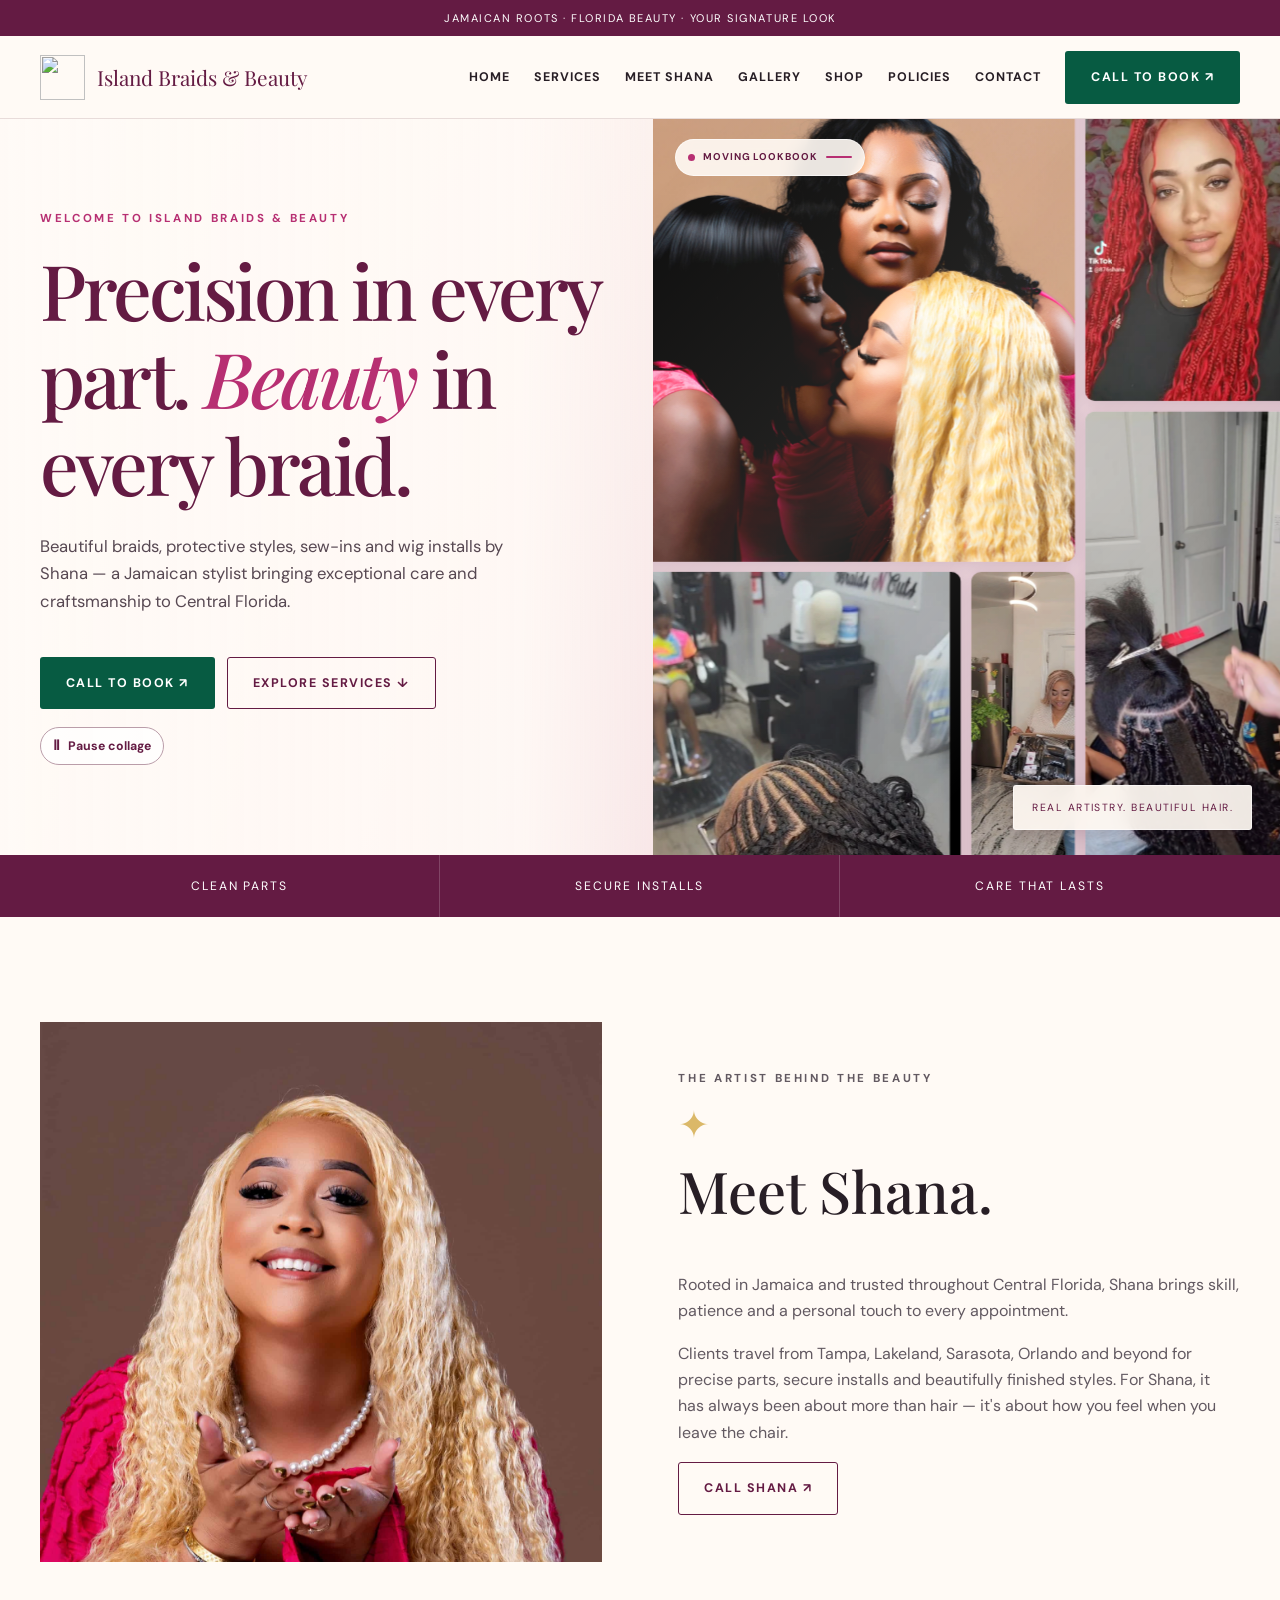
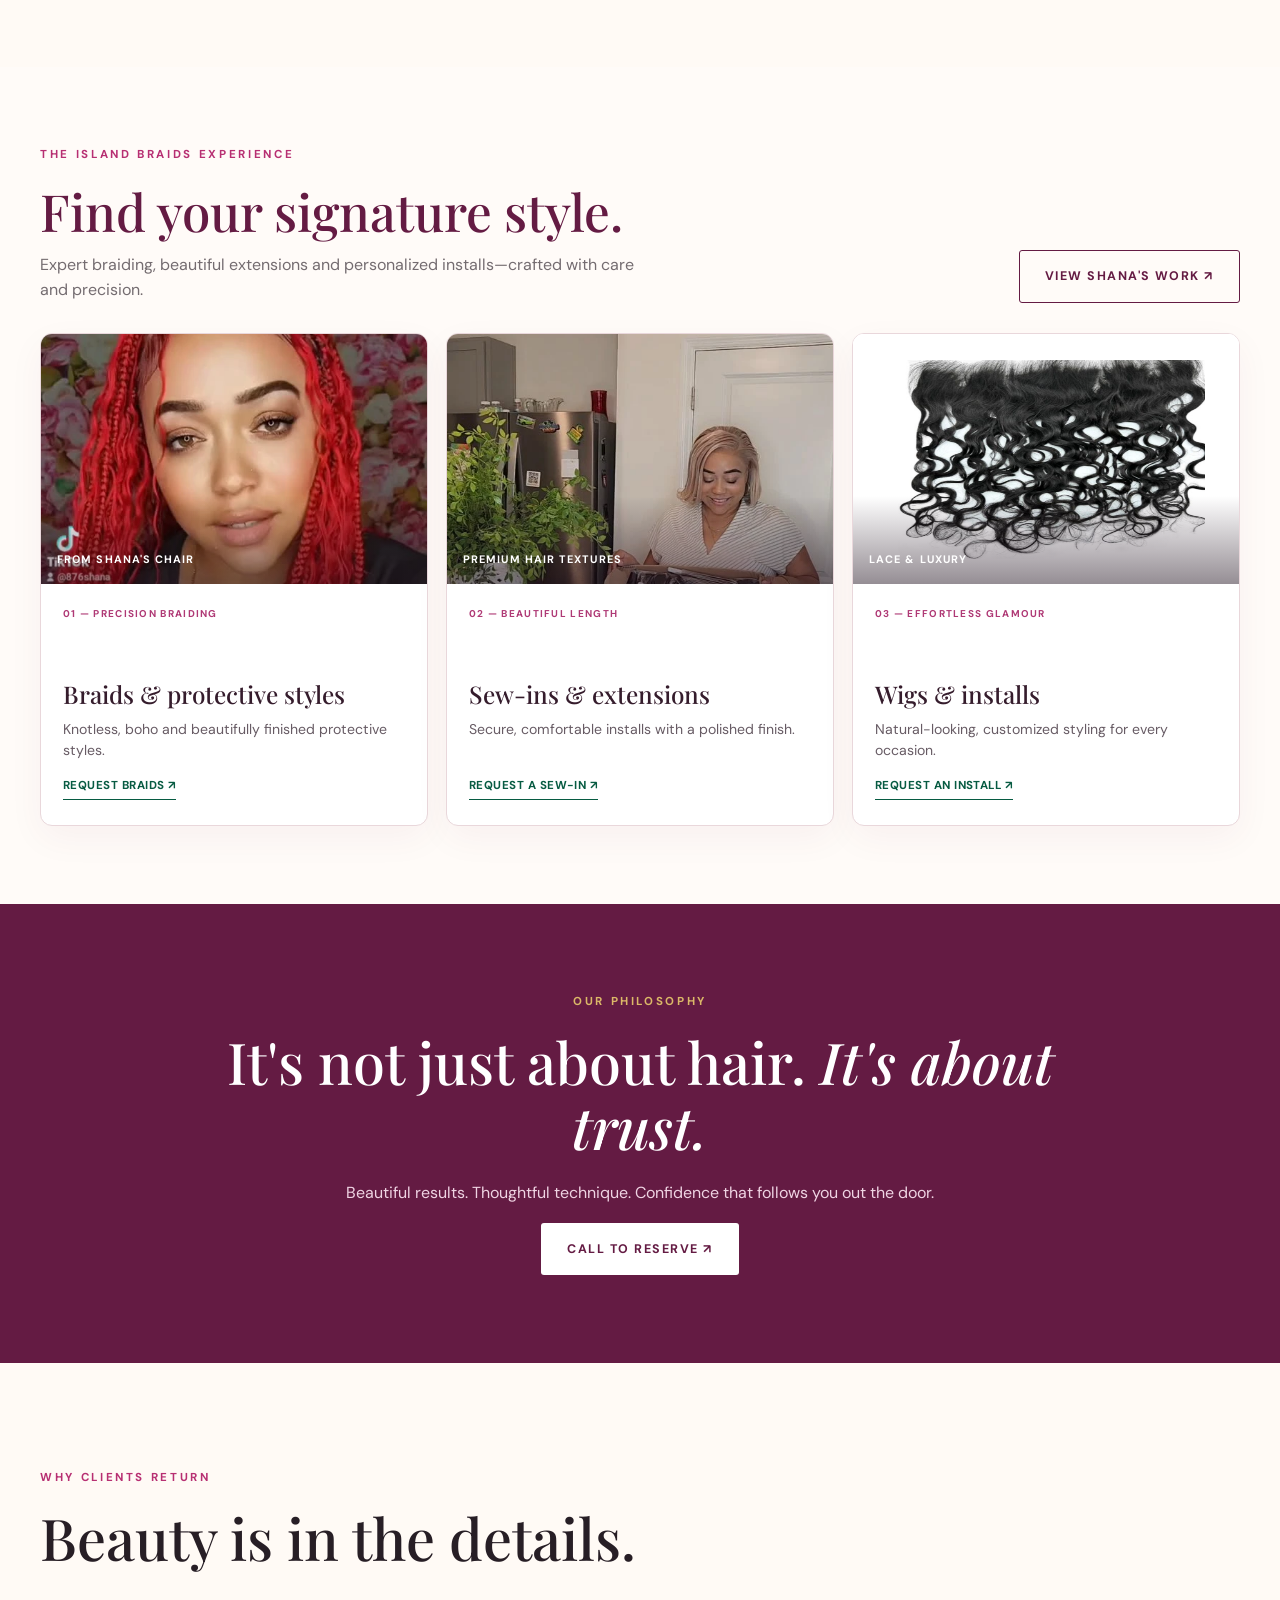
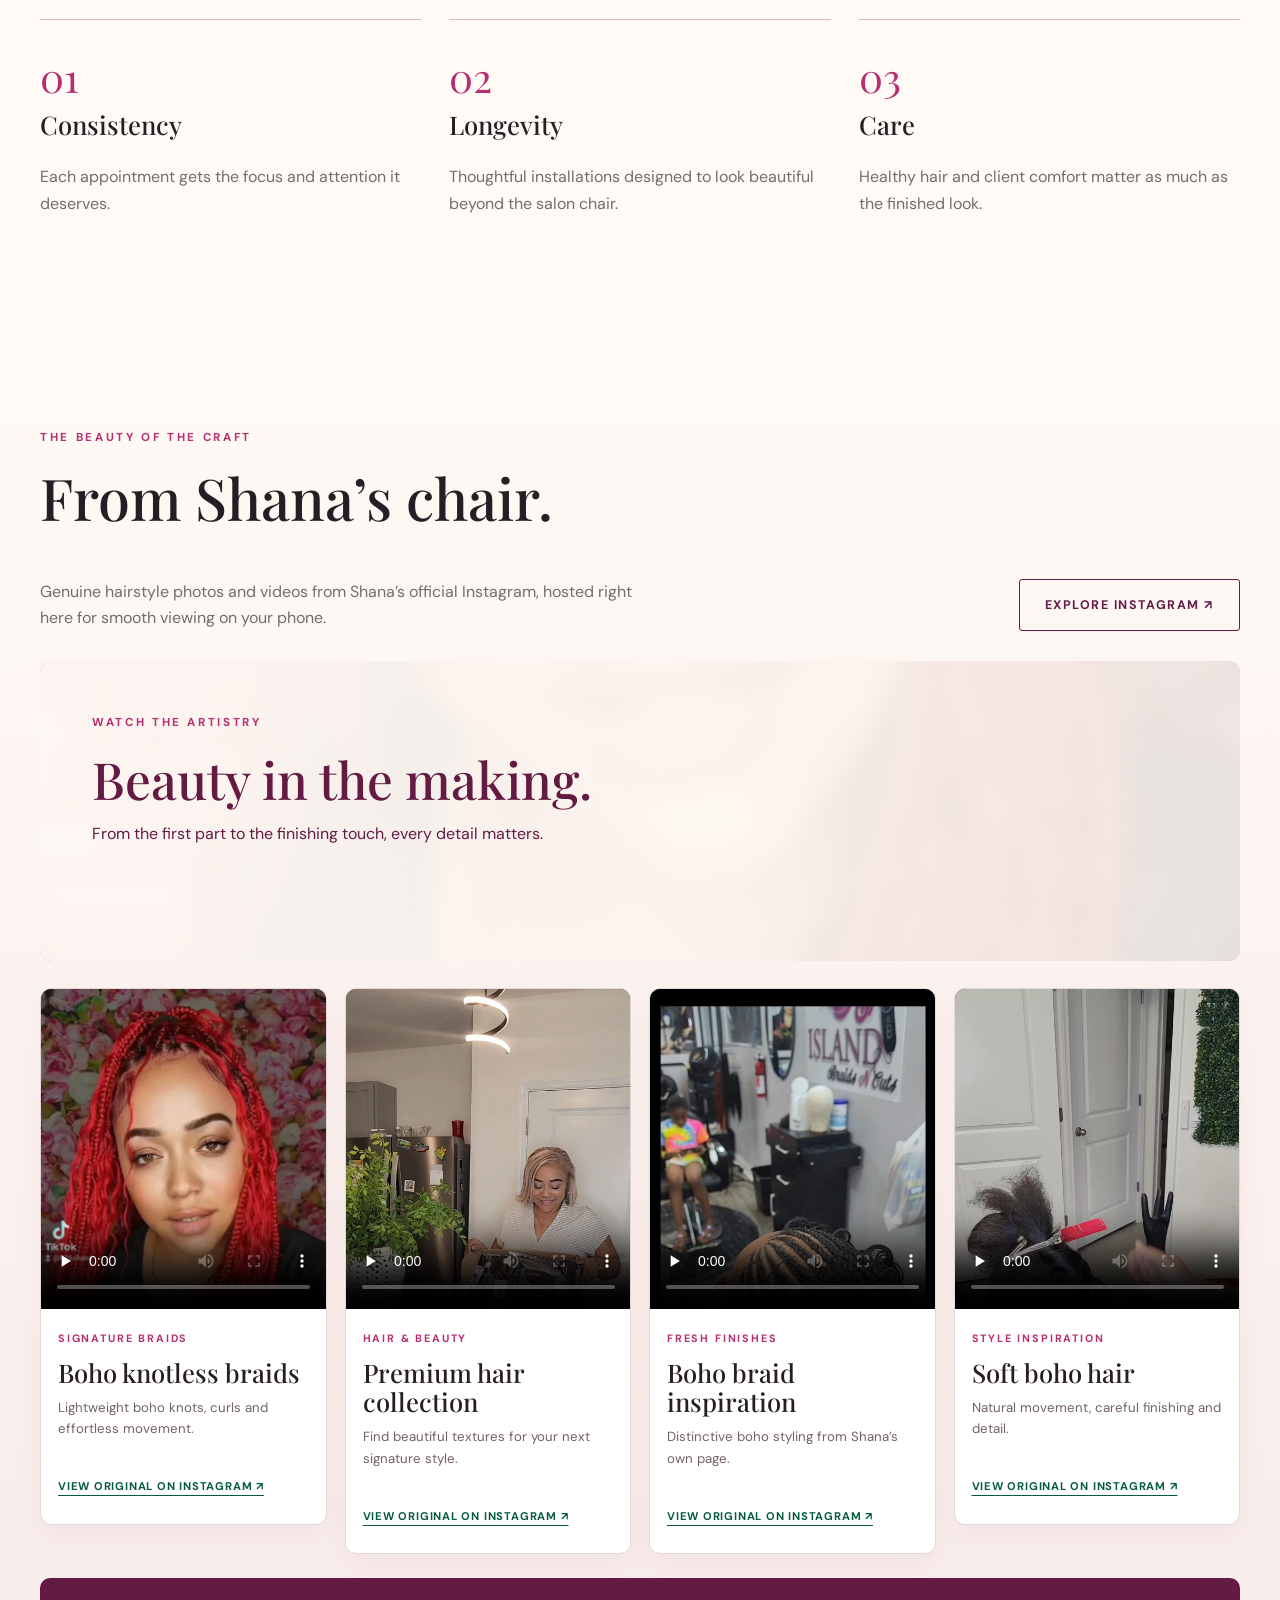
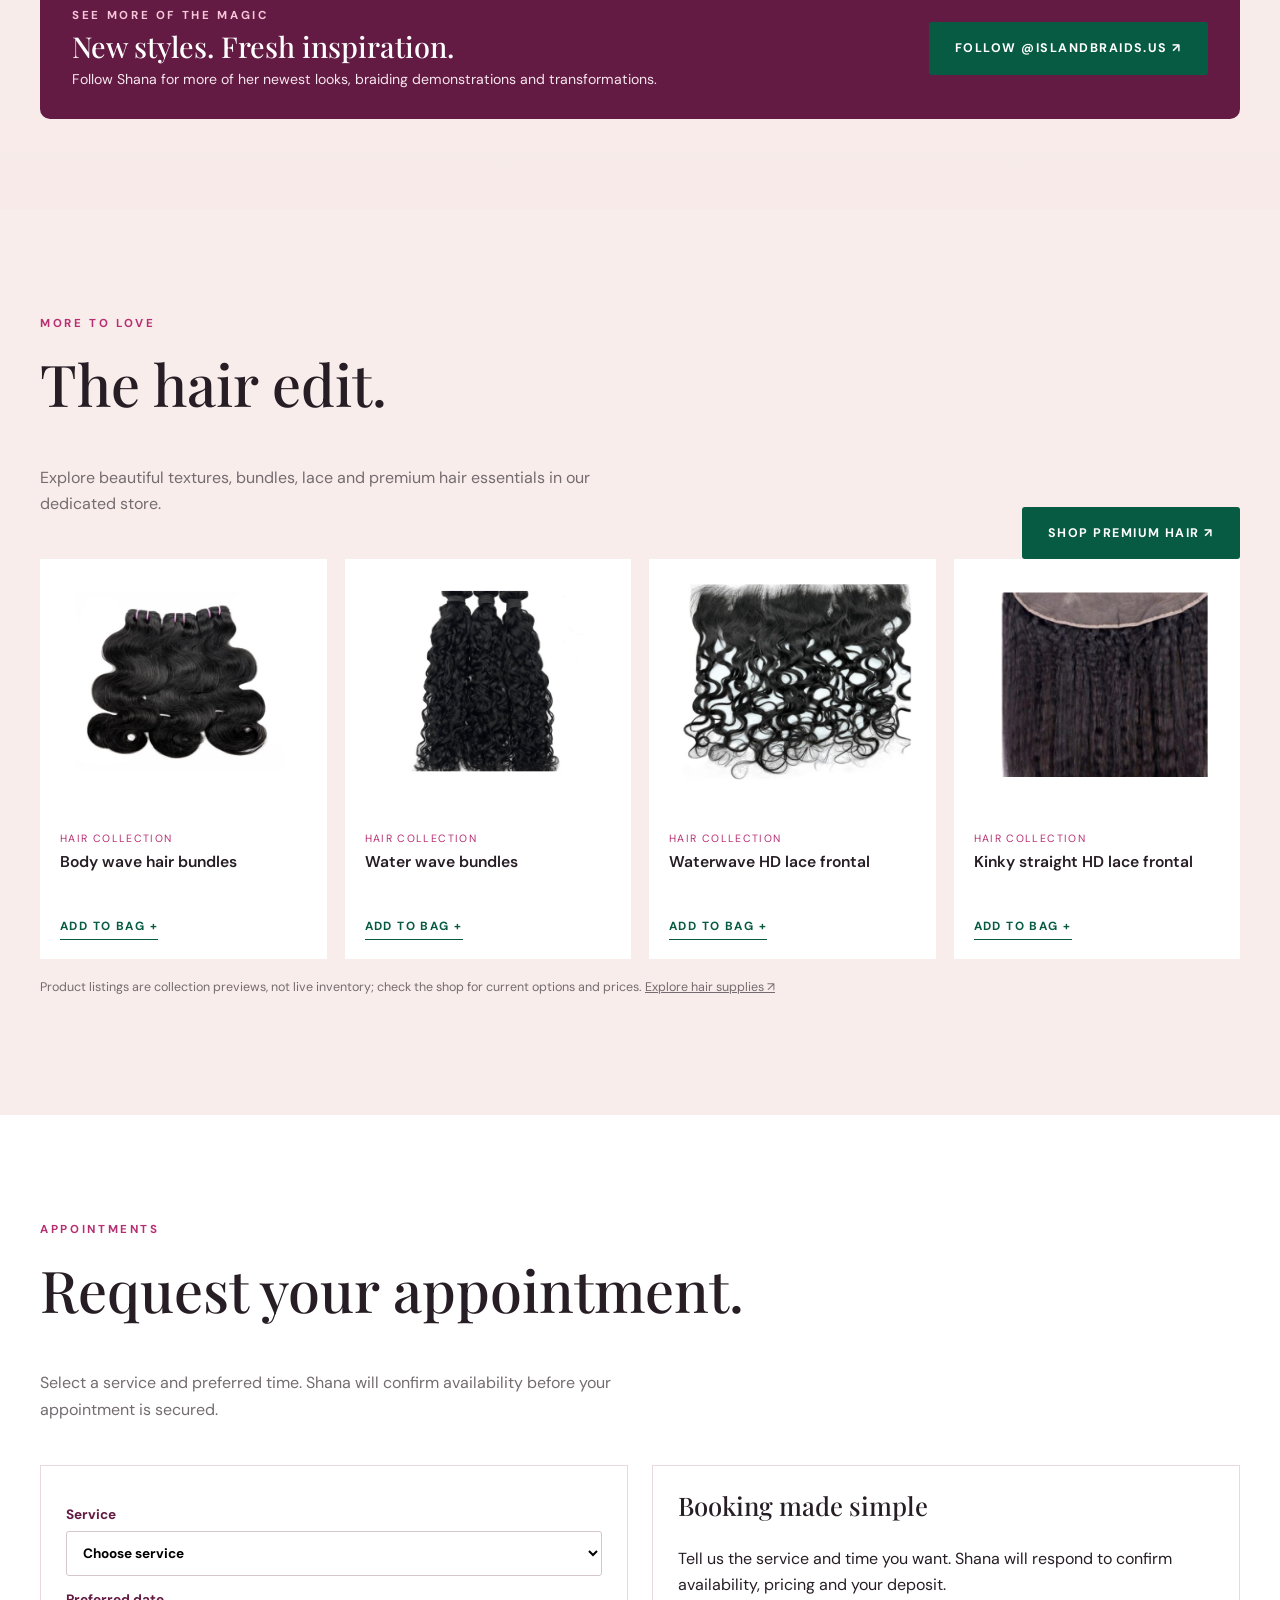
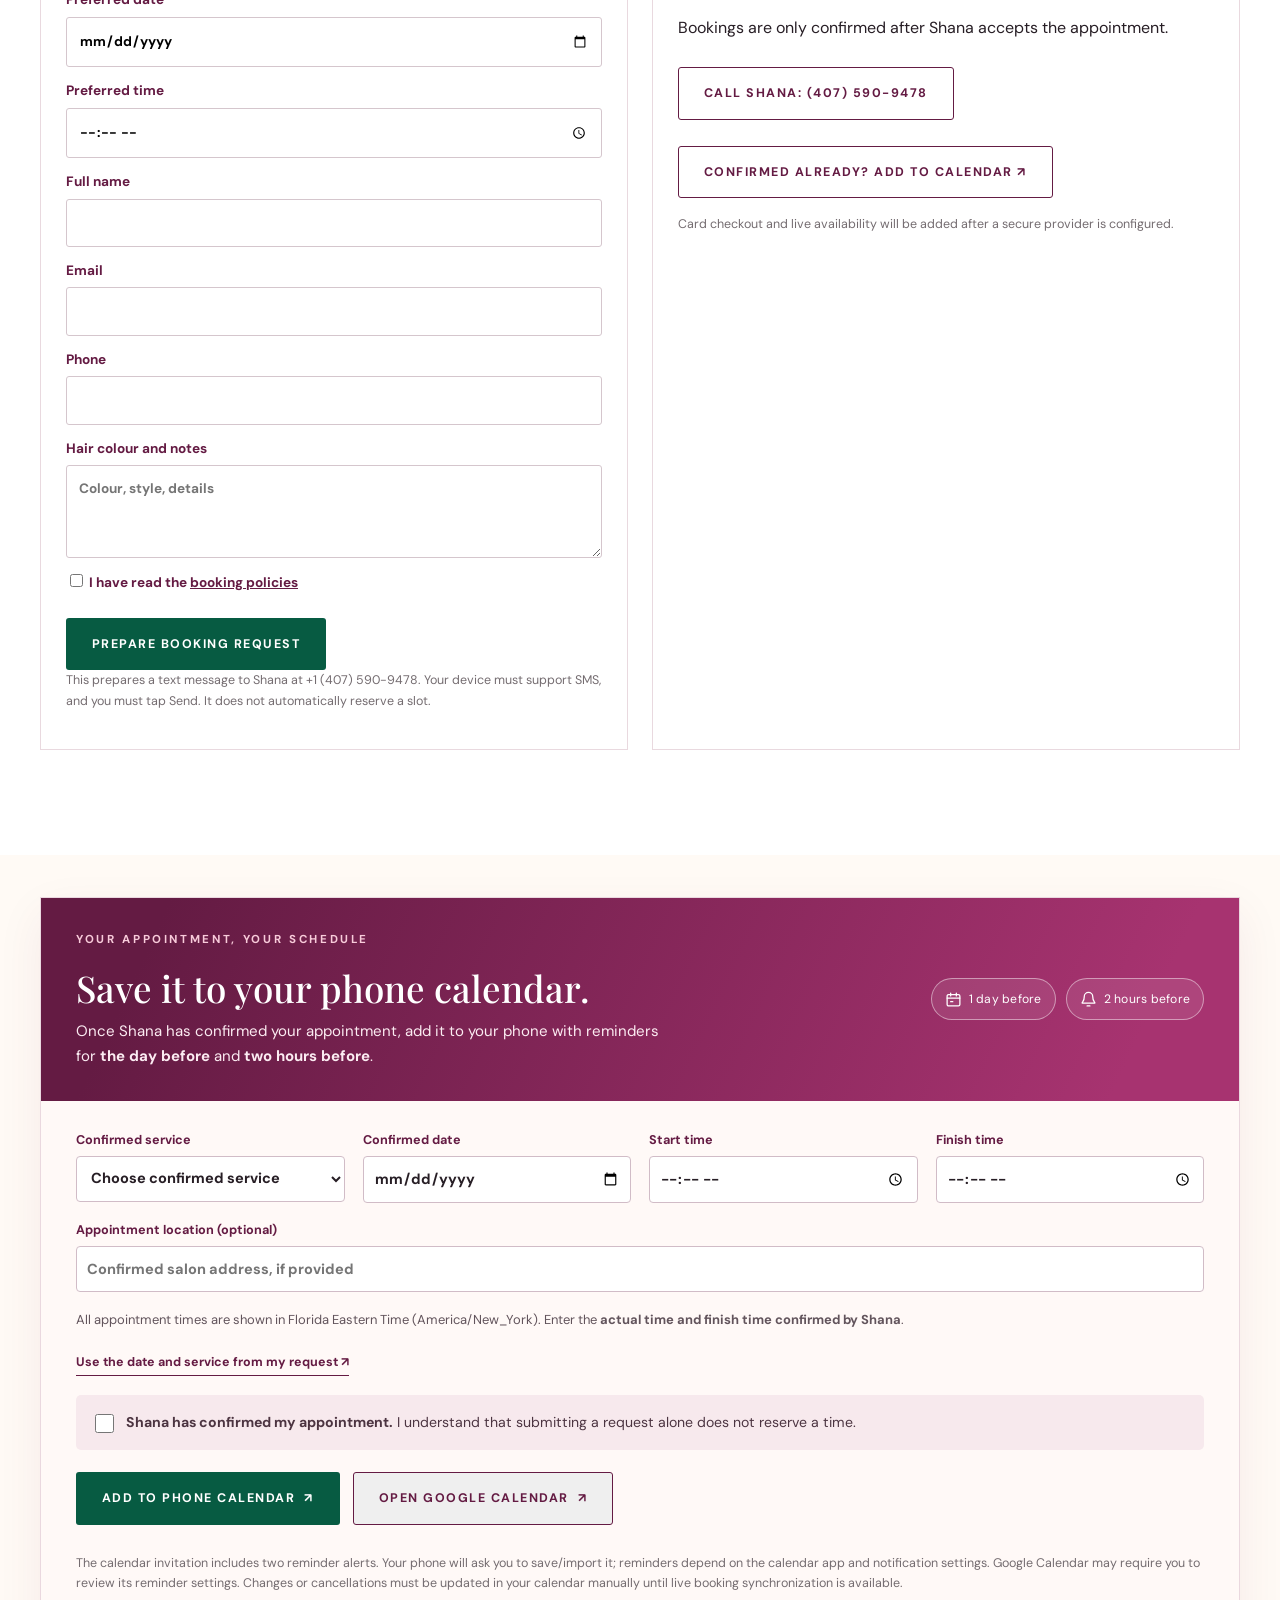
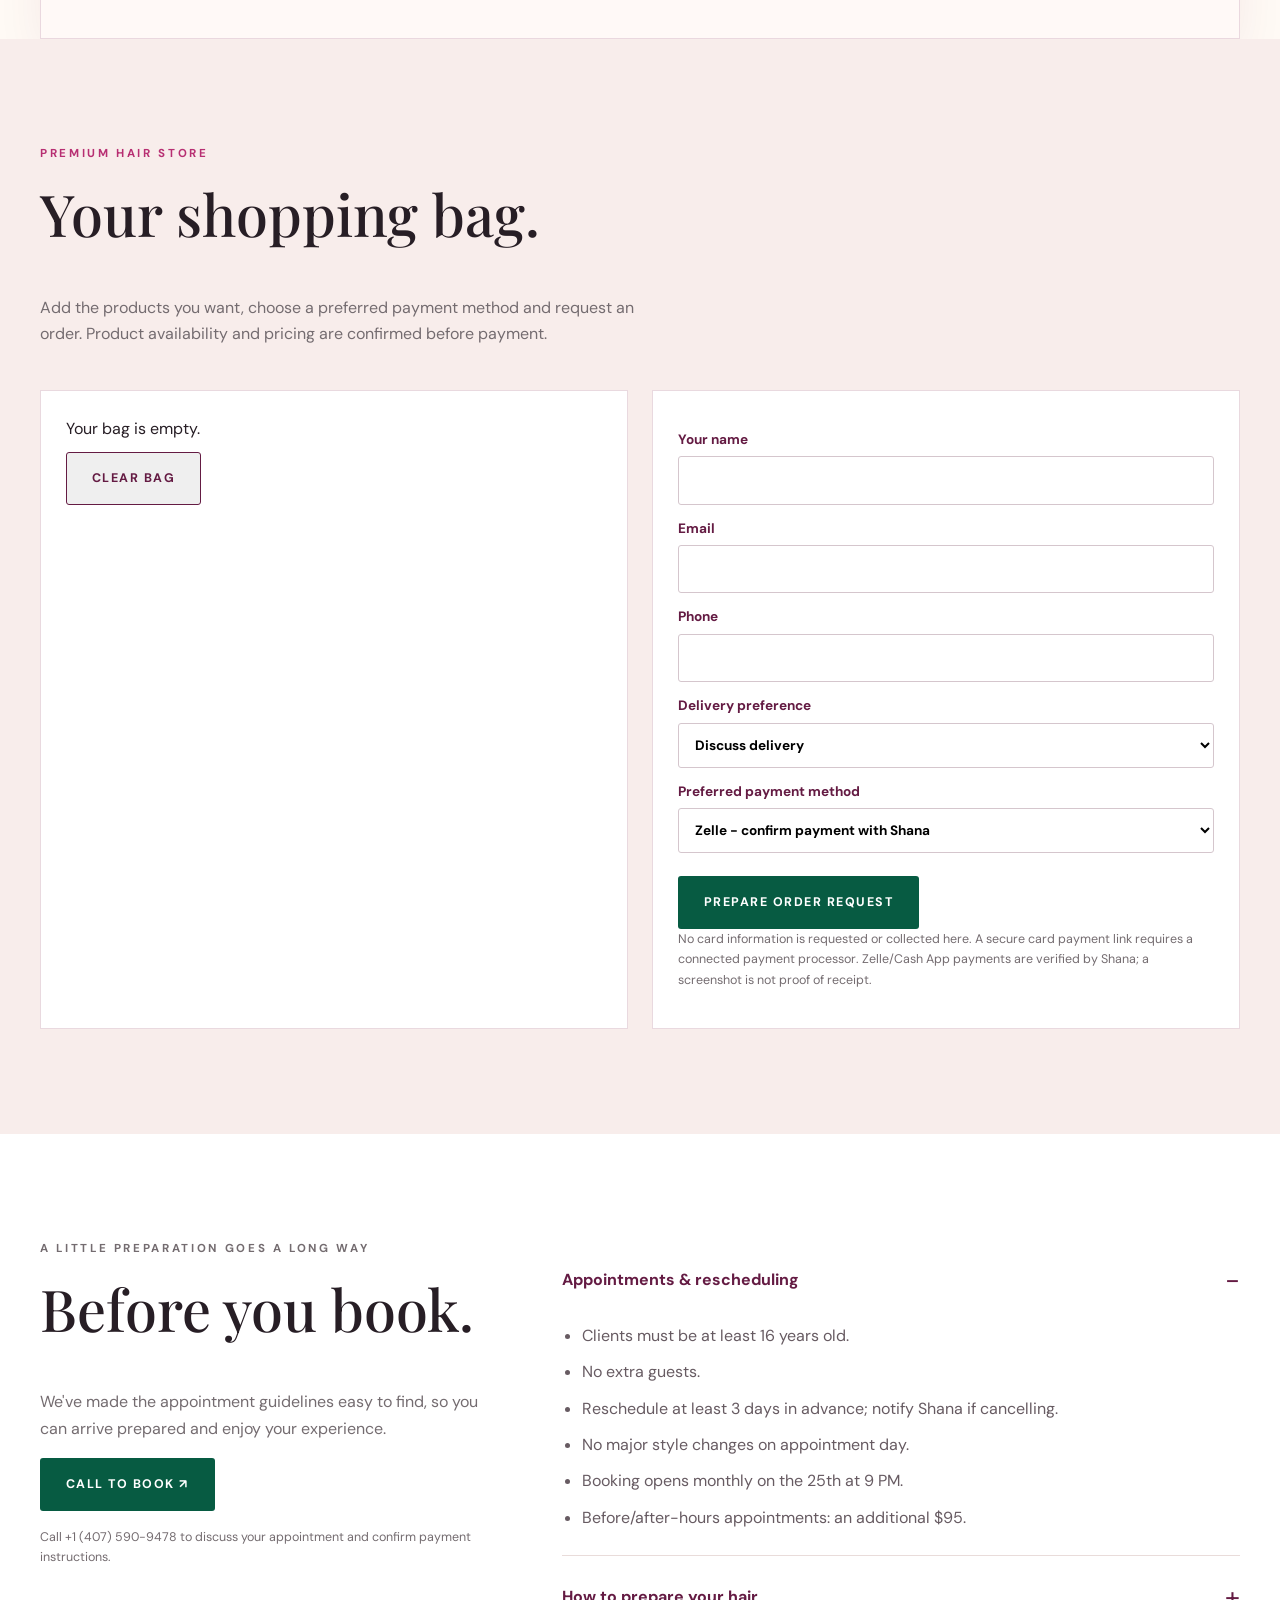
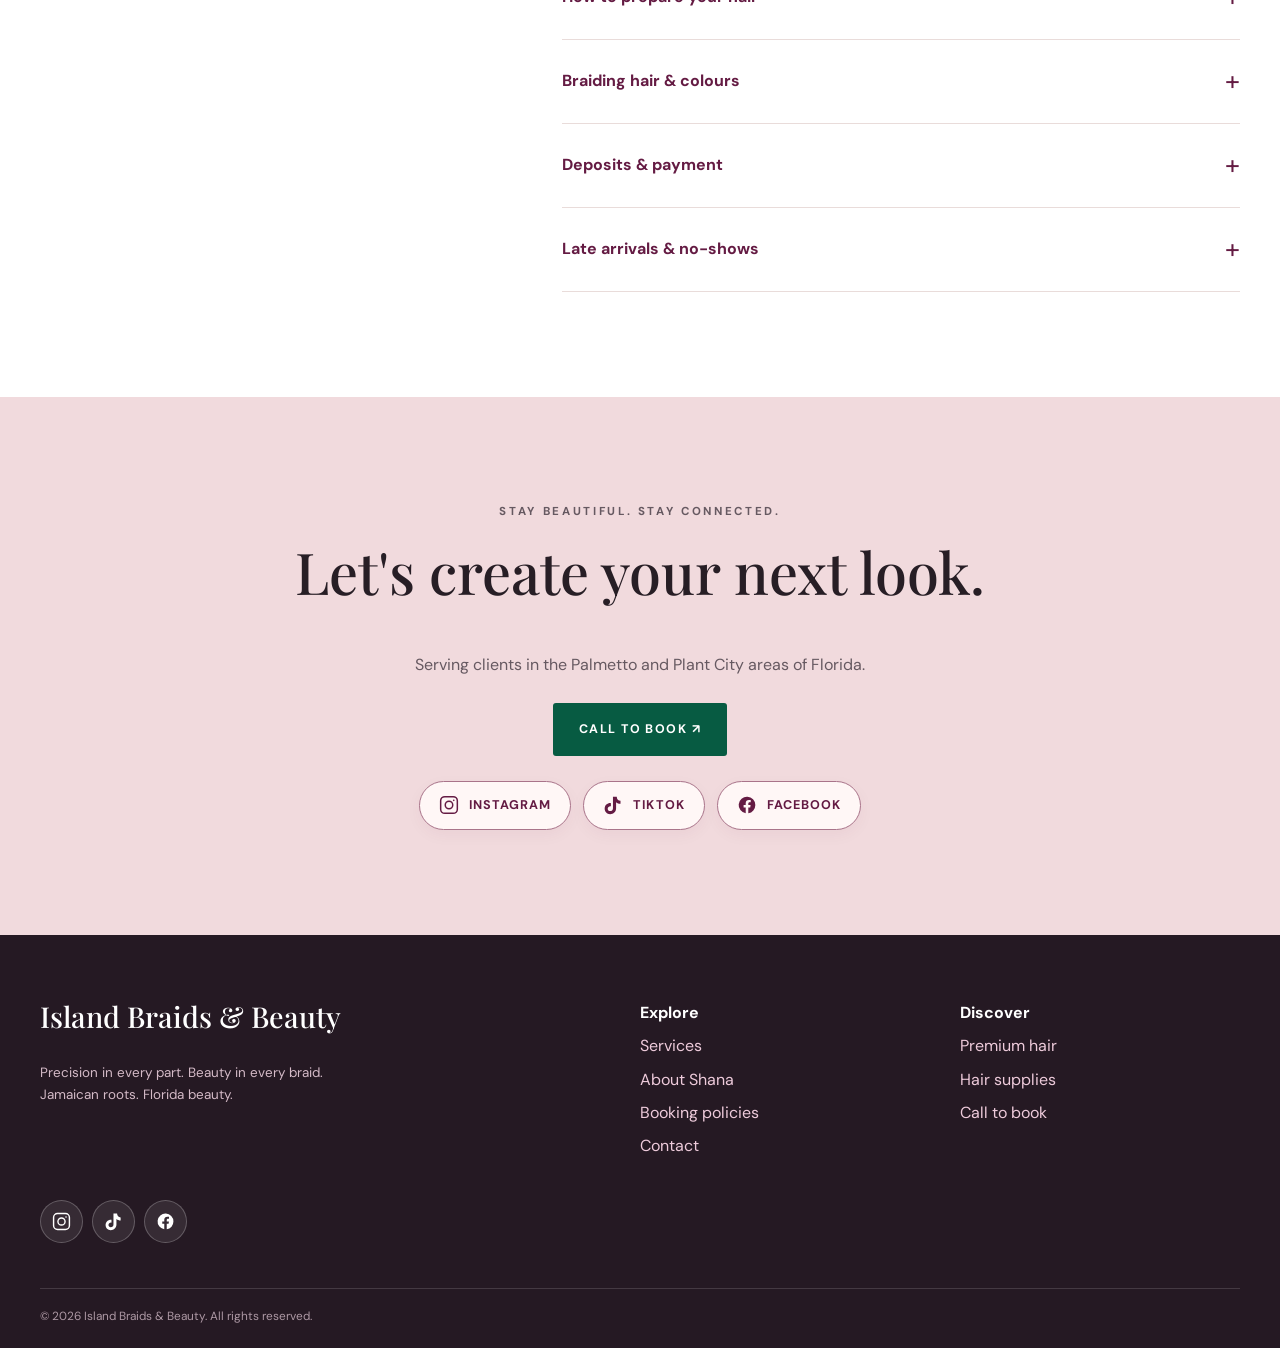
==== index.html @ f11c6bad "Refresh mobile animation assets and ship carousel controls with new version" ====
<!doctype html>
<html lang="en"><head><meta charset="utf-8"><meta name="viewport" content="width=device-width,initial-scale=1">
<title>Island Braids &amp; Beauty | Braids, Sew-Ins &amp; Wig Installs in Florida</title>
<meta name="description" content="Discover beautiful braids, sew-ins and wig installs by Shana, a Jamaican hair stylist serving Palmetto, Plant City and Central Florida. Call your signature look.">
<meta name="theme-color" content="#641b43"><meta property="og:type" content="website"><meta property="og:title" content="Island Braids & Beauty"><meta property="og:description" content="Precision in every part. Beauty in every braid. Call braids, sew-ins and wig installs in Florida.">
<link rel="icon" href="https://islandbraids.us/wp-content/uploads/2024/09/final-design-Island-Braids-300x300.png"><link rel="apple-touch-icon" href="https://islandbraids.us/wp-content/uploads/2024/09/final-design-Island-Braids-300x300.png"><link rel="manifest" href="./manifest.webmanifest">
<link rel="preconnect" href="https://fonts.googleapis.com"><link rel="preconnect" href="https://fonts.gstatic.com" crossorigin><link href="https://fonts.googleapis.com/css2?family=DM+Sans:wght@400;500;600;700&family=Playfair+Display:wght@400;500;600;700&display=swap" rel="stylesheet">
<style>
:root{--wine:#641b43;--pink:#b72f72;--blush:#f8e9e9;--cream:#fffaf5;--ink:#271e25;--green:#075b42;--gold:#dbb868;--muted:#746c70}*{box-sizing:border-box}html{scroll-behavior:smooth;scroll-padding-top:90px}body{margin:0;background:var(--cream);color:var(--ink);font-family:'DM Sans',sans-serif;line-height:1.65}h1,h2,h3,p{margin-top:0}h1,h2,h3{font-family:'Playfair Display',serif;font-weight:500;line-height:1.14}h1{font-size:clamp(3rem,6vw,6rem);letter-spacing:-.045em}h2{font-size:clamp(2.5rem,4.5vw,4.5rem);letter-spacing:-.04em}h3{font-size:1.6rem}a{color:inherit}img{max-width:100%;display:block}button,input{font:inherit}button{cursor:pointer}.wrap{width:min(1200px,calc(100% - 44px));margin-inline:auto}.eyebrow{text-transform:uppercase;letter-spacing:.23em;font-size:.72rem;font-weight:700;color:var(--pink);margin-bottom:18px}.btn{display:inline-flex;justify-content:center;align-items:center;gap:9px;padding:15px 25px;border-radius:3px;min-height:51px;border:1px solid transparent;font-size:.78rem;letter-spacing:.12em;text-decoration:none;text-transform:uppercase;font-weight:700;transition:transform .2s,background .2s,color .2s}.btn:hover{transform:translateY(-2px)}.btn-primary{background:var(--green);color:white}.btn-primary:hover{background:#034634}.btn-outline{border-color:var(--wine);color:var(--wine)}.btn-outline:hover{background:var(--wine);color:#fff}.btn-light{background:white;color:var(--wine)}:focus-visible{outline:3px solid var(--gold);outline-offset:4px}.skip{position:absolute;left:-9999px}.skip:focus{left:20px;top:20px;z-index:50;background:white;padding:10px}.topbar{text-align:center;background:var(--wine);color:white;font-size:.69rem;letter-spacing:.14em;text-transform:uppercase;padding:9px 15px}.site-header{position:sticky;top:0;z-index:40;background:rgba(255,250,245,.97);border-bottom:1px solid #e8dcda;backdrop-filter:blur(15px)}.head-inner{height:82px;display:flex;align-items:center;justify-content:space-between;gap:20px}.brand{display:flex;align-items:center;gap:12px;text-decoration:none;font-family:'Playfair Display',serif;font-size:1.3rem;white-space:nowrap;color:var(--wine)}.brand img{width:45px;height:45px;object-fit:contain}.nav{display:flex;align-items:center;gap:24px}.nav a:not(.btn){font-size:.78rem;text-transform:uppercase;letter-spacing:.08em;text-decoration:none;font-weight:700}.nav a:hover{color:var(--pink)}.menu-toggle{display:none;background:none;border:0;color:var(--wine);font-size:1.8rem}.hero{min-height:685px;display:grid;grid-template-columns:1.02fr .98fr;background:linear-gradient(140deg,#fff8f2 5%,#f4dce1 100%)}.hero-copy{display:flex;flex-direction:column;justify-content:center;padding:90px max(30px,calc((100vw - 1200px)/2)) 90px max(24px,calc((100vw - 1200px)/2));padding-right:40px}.hero h1{color:var(--wine);margin-bottom:24px}.hero h1 em{color:var(--pink);font-style:italic}.hero p:not(.eyebrow){max-width:490px;color:#574852;font-size:1.04rem}.actions{display:flex;gap:12px;flex-wrap:wrap;margin-top:25px}.hero-image{position:relative;min-height:570px;background:#f6e3e7 url('./assets/images/island-braids-blonde-portrait-hd-328538b.webp'),url('https://islandbraids.us/wp-content/uploads/2024/09/final-design-Island-Braids-957x1024.png') center 36%/cover no-repeat}.hero-image{background-image:url("./assets/images/island-braids-campaign-hd-2d632d7.webp"),url("https://islandbraids.us/wp-content/uploads/2024/09/final-design-Island-Braids-957x1024.png")!important;background-position:center!important;background-size:cover!important}.about-photo{background-image:url("./assets/images/island-braids-blonde-portrait-hd-328538b.webp"),url("https://islandbraids.us/wp-content/uploads/2024/09/final-design-Island-Braids-957x1024.png")!important;background-position:center!important;background-size:cover!important}.hero-image:after{content:"";position:absolute;inset:0;background:linear-gradient(90deg,rgba(97,26,64,.17),transparent)}.image-label{position:absolute;bottom:30px;right:30px;z-index:2;background:rgba(255,250,245,.94);padding:13px 18px;font-size:.65rem;letter-spacing:.14em;text-transform:uppercase;color:var(--wine)}.trust{background:var(--wine);color:white}.trust-inner{display:grid;grid-template-columns:repeat(3,1fr);text-align:center}.trust-inner div{padding:21px 12px;border-right:1px solid #ffffff30;text-transform:uppercase;letter-spacing:.16em;font-size:.76rem}.trust-inner div:last-child{border:0}.section{padding:105px 0}.section-lead{max-width:620px;color:var(--muted);margin-bottom:42px}.split{display:grid;grid-template-columns:1fr 1fr;gap:clamp(30px,6vw,100px);align-items:center}.about-photo{min-height:540px;background:#f1d2d9 url('./assets/images/island-braids-blonde-portrait-hd-328538b.webp'),url('https://islandbraids.us/wp-content/uploads/2024/09/final-design-Island-Braids-957x1024.png') center 35%/cover}.about-copy p{color:#625961}.flourish{color:var(--gold);font-size:2.4rem;line-height:1;margin-bottom:14px}.services{background:#fff}.section-title-row{display:flex;justify-content:space-between;align-items:end;gap:30px}.cards{display:grid;grid-template-columns:repeat(3,1fr);gap:20px}.service-card{background:var(--cream);overflow:hidden}.service-card .photo{height:310px;background-size:cover;background-position:center}.service-card:nth-child(1) .photo{background-image:url('./assets/images/island-braids-blonde-portrait-hd-328538b.webp'),url('https://islandbraids.us/wp-content/uploads/2024/09/final-design-Island-Braids-957x1024.png');background-color:#dac0b6}.service-card:nth-child(2) .photo{background-image:url('./assets/images/island-braids-blonde-portrait-hd-328538b.webp'),url('https://islandbraids.us/wp-content/uploads/2024/09/final-design-Island-Braids-957x1024.png');background-color:#cca5a6}.service-card:nth-child(3) .photo{background-image:url('./assets/images/island-braids-blonde-portrait-hd-328538b.webp'),url('https://islandbraids.us/wp-content/uploads/2024/09/final-design-Island-Braids-957x1024.png');background-color:#b29b94}.service-body{padding:27px}.service-body p{color:var(--muted);font-size:.92rem;min-height:64px}.text-link{font-size:.74rem;font-weight:700;text-decoration:none;letter-spacing:.12em;text-transform:uppercase;color:var(--green);border-bottom:1px solid var(--green);padding-bottom:5px}.statement{background:var(--wine);color:white;text-align:center;padding:88px 20px}.statement h2{max-width:900px;margin:0 auto 20px}.statement p{color:#efd4e3}.statement .eyebrow{color:var(--gold)}.feature-grid{display:grid;grid-template-columns:repeat(3,1fr);gap:28px}.feature{border-top:1px solid #d8b8bf;padding-top:24px}.feature .num{font-family:'Playfair Display',serif;font-size:2.5rem;color:var(--pink)}.feature p{color:var(--muted)}.shop{background:#f8edeb}.shop-grid{display:grid;grid-template-columns:repeat(4,1fr);gap:18px}.product{background:#fff;overflow:hidden}.product-image{height:245px;display:grid;place-items:center;background:#faf7f5;color:var(--wine);position:relative}.product-image img{position:absolute;inset:0;width:100%;height:100%;object-fit:contain;background:#fff;z-index:1}.product-image span{font-family:Georgia,serif;color:#b72f72;font-size:5rem;opacity:.6}.product:nth-child(even) .product-image{background:#f5e5e5}.product-body{padding:20px}.product-body h3{font-family:'DM Sans',sans-serif;font-size:.98rem;font-weight:600;line-height:1.4;min-height:46px}.pill{font-size:.66rem;text-transform:uppercase;letter-spacing:.13em;color:var(--pink)}.policies{background:white}.policy-layout{display:grid;grid-template-columns:.8fr 1.2fr;gap:70px}.policy-intro{position:sticky;top:120px;align-self:start}.policy-intro p{color:var(--muted)}details{border-bottom:1px solid #e9dcda;padding:19px 0}summary{list-style:none;cursor:pointer;display:flex;justify-content:space-between;align-items:center;font-weight:700;color:var(--wine);gap:18px}summary::-webkit-details-marker{display:none}summary:after{content:'+';font-size:1.7rem;font-weight:400}details[open] summary:after{content:'−'}details ul{margin:15px 0 0;padding-left:20px;color:#675b62}details li{padding:5px 0}.late-table{width:100%;border-collapse:collapse;color:#675b62;margin-top:16px;font-size:.9rem}.late-table td{border-bottom:1px solid #eee;padding:10px 2px}.contact{background:#f1dadd;text-align:center}.contact p{color:#665961}.social{display:flex;justify-content:center;gap:12px;flex-wrap:wrap;margin-top:25px}.social a{border:1px solid #be9eaa;padding:12px 18px;text-decoration:none;font-size:.79rem;letter-spacing:.08em;text-transform:uppercase;font-weight:700}.social a:hover{background:var(--wine);color:white}.footer{background:#251923;color:#fff;padding:65px 0 22px}.footer-inner{display:grid;grid-template-columns:2fr 1fr 1fr;gap:40px}.footer h3{font-size:1.8rem}.footer a{color:#eecbdb;display:block;text-decoration:none;margin:7px 0}.footer .small{font-size:.84rem;color:#d4bac7}.bottom{border-top:1px solid #ffffff24;margin-top:38px;padding-top:18px;color:#ad98a4;font-size:.74rem}.sticky-book{display:none}.note{font-size:.78rem;color:var(--muted)}@media(max-width:1030px){.nav{gap:14px}.nav a:not(.btn){font-size:.7rem}.brand{font-size:1.1rem}.hero h1{font-size:clamp(2.9rem,5vw,5rem)}}@media(max-width:800px){.head-inner{height:67px}.menu-toggle{display:block}.nav{display:none;position:absolute;top:100%;left:0;right:0;background:var(--cream);padding:24px;box-shadow:0 15px 25px #0002;flex-direction:column;align-items:stretch;gap:20px}.nav.open{display:flex}.nav a{display:block}.hero{grid-template-columns:1fr}.hero-copy{padding:60px 24px}.hero-image{min-height:460px}.split,.policy-layout{grid-template-columns:1fr;gap:32px}.policy-intro{position:static}.cards{grid-template-columns:repeat(2,1fr)}.shop-grid{grid-template-columns:repeat(2,1fr)}.feature-grid{grid-template-columns:1fr}.footer-inner{grid-template-columns:1fr 1fr}.footer-inner>:first-child{grid-column:1/-1}.section{padding:70px 0}.section-title-row{display:block}}@media(max-width:540px){.wrap{width:min(100% - 34px,1200px)}.brand{font-size:1rem;gap:8px}.brand img{height:39px;width:39px}.topbar{font-size:.58rem}.hero-copy{padding:46px 20px 50px}.hero h1{font-size:clamp(2.9rem,12vw,4rem)}.hero-image{min-height:340px}.image-label{right:15px;bottom:15px;font-size:.59rem}.trust-inner div{font-size:.56rem;padding:15px 6px}.cards{grid-template-columns:1fr}.service-card .photo{height:280px}.service-body p{min-height:0}.shop-grid{gap:10px}.product-image{height:165px}.product-body{padding:12px}.product-body h3{font-size:.82rem}.about-photo{min-height:350px}.section{padding:60px 0}.footer-inner{grid-template-columns:1fr}.footer-inner>:first-child{grid-column:auto}.sticky-book{display:flex;position:fixed;bottom:max(12px,env(safe-area-inset-bottom));right:16px;z-index:35;box-shadow:0 6px 25px #0004;border-radius:30px}.actions .btn{flex:1 1 auto}.statement{padding:70px 18px}body{padding-bottom:55px}}@media(prefers-reduced-motion:reduce){html{scroll-behavior:auto}.btn{transition:none}}
</style><style>.ib-grid{display:grid;grid-template-columns:1fr 1fr;gap:24px}.ib-panel{padding:25px;background:#fff;border:1px solid #e9d9df}.ib-panel label{display:block;margin:13px 0;font-size:.85rem;font-weight:700;color:#641b43}.ib-panel input:not([type=checkbox]),.ib-panel select,.ib-panel textarea{display:block;width:100%;margin-top:5px;padding:12px;border:1px solid #d5c6cd;border-radius:3px;font:inherit;background:#fff}.ib-panel .btn{margin-top:10px}.ib-product-button{display:block;margin-top:12px;background:#075b42;border:0;padding:10px;color:white;width:100%;cursor:pointer;font:inherit}.ib-item{display:flex;justify-content:space-between;gap:15px;padding:12px 0;border-bottom:1px solid #eee}.ib-item button{border:0;background:transparent;text-decoration:underline;cursor:pointer}@media(max-width:800px){.ib-grid{grid-template-columns:1fr}}</style><style>.ib-gallery{display:grid;grid-template-columns:1.2fr .8fr;gap:20px;min-height:470px}.ib-gallery-feature{position:relative;background:radial-gradient(circle at 70% 15%,#d88caa 0,transparent 55%),linear-gradient(145deg,#641b43,#a92b6c);min-height:460px;color:white;text-decoration:none;display:flex;justify-content:center;align-items:center;overflow:hidden}.ib-gallery-feature:before{content:"";position:absolute;width:340px;height:340px;border:1px solid #ffffff50;border-radius:50%;transform:translate(90px,-45px)}.ib-gallery-feature>img{position:absolute;inset:0;width:100%;height:100%;object-fit:cover;opacity:.85}.ib-gallery-feature .ib-gallery-caption{z-index:2;text-shadow:0 2px 12px #0008}.ib-gallery-monogram{font-family:Georgia,serif;font-style:italic;font-size:clamp(5rem,12vw,11rem);font-weight:400;letter-spacing:-.1em;color:#ffe4ed}.ib-gallery-caption{position:absolute;bottom:24px;left:28px;right:25px;display:grid;gap:3px}.ib-gallery-caption strong{font-family:Georgia,serif;font-weight:400;font-size:1.5rem}.ib-gallery-caption small{font-size:.8rem}.ib-gallery-aside{display:grid;grid-template-rows:1fr 1fr;gap:20px}.ib-gallery-tile{padding:28px;background:#f4e2e7;display:flex;flex-direction:column;justify-content:center}.ib-gallery-tile:nth-child(2){background:#e5ede5}.ib-gallery-number{font-family:Georgia,serif;font-size:2rem;color:#b72f72}.ib-gallery-tile p{margin:0 0 12px;color:#665961}.ib-gallery-tile h3{margin-bottom:10px}.ib-gallery-tile a{color:#075b42;font-size:.81rem;font-weight:700}.ib-reels{background:#641b43;color:white;margin-top:20px;padding:30px;display:flex;align-items:center;justify-content:space-between;gap:20px}.ib-reels h3{margin-bottom:8px}.ib-reels p{margin-bottom:0;color:#f0dce7}.ib-reels .eyebrow{color:#e8c17c}@media(max-width:700px){.ib-gallery{grid-template-columns:1fr}.ib-gallery-feature{min-height:340px}.ib-gallery-aside{grid-template-rows:auto}.ib-reels{flex-direction:column;align-items:start}}</style><style id="island-real-photo-fixes">
.hero-image{background-image:url("./assets/images/island-braids-campaign-hd-2d632d7.webp")!important;background-position:center 36%!important;background-size:cover!important}
.about-photo{background-image:url("./assets/images/island-braids-blonde-portrait-hd-328538b.webp")!important;background-position:center 28%!important;background-size:cover!important}
.service-card:nth-child(1) .photo{background-image:url("./assets/images/island-braids-campaign-hd-2d632d7.webp")!important;background-position:25% 36%!important}
.service-card:nth-child(2) .photo{background-image:url("./assets/images/island-braids-blonde-portrait-hd-328538b.webp")!important;background-position:center 33%!important}
.service-card:nth-child(3) .photo{background-image:url("./assets/images/island-braids-campaign-hd-2d632d7.webp")!important;background-position:83% 45%!important}
.product-image{background-image:url("./assets/images/hair-products-grid-hd-59f6065.webp")!important;background-size:200% 200%!important;background-repeat:no-repeat!important;background-color:#fff!important}
.shop-grid .product:nth-child(1) .product-image{background-position:0% 0%!important}
.shop-grid .product:nth-child(2) .product-image{background-position:100% 0%!important}
.shop-grid .product:nth-child(3) .product-image{background-position:0% 100%!important}
.shop-grid .product:nth-child(4) .product-image{background-position:100% 100%!important}
.ib-gallery-feature>img{opacity:1!important}
.ib-gallery-monogram{display:none!important}
</style><style id="ib-brand-social-icons">.social .ib-social-link{display:inline-flex;align-items:center;gap:10px;border:1px solid #a9748a;padding:13px 19px;min-height:48px;border-radius:100px;background:#fff7f6;color:#641b43;text-decoration:none;box-shadow:0 5px 16px #641b430b;transition:transform .18s ease,background-color .18s ease,color .18s ease}.social .ib-social-link:hover{background:#641b43;color:#fff;transform:translateY(-2px)}.ib-social-link svg{width:20px;height:20px;flex-shrink:0}.ib-footer-social{display:flex;gap:9px;align-items:center;margin-top:26px}.ib-footer-social a{display:inline-flex;align-items:center;justify-content:center;width:43px;height:43px;border-radius:100%;background:#ffffff14;border:1px solid #ffffff3b;color:#fff;transition:background .18s ease}.ib-footer-social a:hover{background:#b72f72}.ib-footer-social svg{width:19px;height:19px}.ib-gallery-feature .ib-gallery-caption strong{display:block}@media(max-width:540px){.social{gap:8px}.social .ib-social-link{padding:11px 13px;font-size:.72rem;gap:7px}.ib-social-link svg{width:17px;height:17px}}@media(prefers-reduced-motion:reduce){.social .ib-social-link,.ib-footer-social a{transition:none}}</style><style id="ib-calendar-styles">
.ib-calendar-wrap{width:min(1200px,calc(100% - 44px));margin:42px auto 0;border:1px solid #ead8df;background:#fff9f7;box-shadow:0 16px 45px #641b4311;overflow:hidden}
.ib-calendar-heading{padding:32px 35px;background:linear-gradient(115deg,#641b43 10%,#a73370 90%);color:#fff;display:flex;align-items:center;justify-content:space-between;gap:24px}
.ib-calendar-heading .eyebrow{color:#f8cbda}.ib-calendar-heading h3{font-size:clamp(1.6rem,3vw,2.3rem);margin-bottom:10px}.ib-calendar-heading p:not(.eyebrow){max-width:590px;margin-bottom:0;color:#fcecf2;font-size:.94rem}
.ib-calendar-reminders{display:flex;gap:10px;flex-wrap:wrap;flex-shrink:0}.ib-calendar-reminders span{display:flex;align-items:center;gap:7px;font-size:.76rem;letter-spacing:.02em;border:1px solid #fff7;border-radius:99px;padding:10px 13px;background:#ffffff17;white-space:nowrap}.ib-calendar-reminders svg{width:17px;height:17px}
.ib-calendar-form{padding:30px 35px 32px}
.ib-calendar-fields{display:grid;grid-template-columns:repeat(4,minmax(0,1fr));gap:18px}
.ib-calendar-fields label{display:block;color:#641b43;font-weight:700;font-size:.79rem;line-height:1.45}
.ib-calendar-fields input,.ib-calendar-fields select{width:100%;display:block;min-height:46px;margin-top:7px;padding:11px 10px;border:1px solid #d1bcc7;border-radius:4px;font:inherit;font-size:.91rem;color:#271e25;background:white}
.ib-calendar-location-field{grid-column:span 4}
.ib-calendar-timezone{font-size:.81rem;color:#62545c;margin:17px 0}
.ib-calendar-copy{background:transparent;border:0;border-bottom:1px solid #641b43;color:#641b43;padding:1px 0 3px;margin:0 0 19px;font-weight:700;font-size:.78rem;cursor:pointer}
.ib-calendar-confirm{display:flex;align-items:flex-start;gap:12px;padding:17px 19px;background:#f7e9ed;color:#4c3441;border-radius:5px;font-size:.88rem;line-height:1.5;cursor:pointer}
.ib-calendar-confirm input{width:19px;height:19px;flex-shrink:0;accent-color:#075b42;margin:2px 0 0}
.ib-calendar-actions{display:flex;gap:13px;flex-wrap:wrap;margin-top:22px}
.ib-calendar-status{font-size:.86rem;font-weight:700;color:#075b42;margin:14px 0 0;min-height:1em}
.ib-calendar-status.ib-calendar-error{color:#9e285b}
@media(max-width:980px){.ib-calendar-fields{grid-template-columns:repeat(2,minmax(0,1fr))}.ib-calendar-location-field{grid-column:span 2}.ib-calendar-heading{flex-direction:column;align-items:flex-start}}
@media(max-width:540px){.ib-calendar-wrap{width:calc(100% - 34px);margin-top:28px}.ib-calendar-heading{padding:25px 21px}.ib-calendar-form{padding:24px 19px}.ib-calendar-fields{grid-template-columns:1fr;gap:15px}.ib-calendar-location-field{grid-column:span 1}.ib-calendar-reminders{gap:8px}.ib-calendar-reminders span{padding:9px 10px;font-size:.73rem}.ib-calendar-actions{flex-direction:column}.ib-calendar-actions .btn{width:100%}}
</style><link rel="preload" as="image" href="./assets/images/island-braids-campaign-hd-2d632d7.webp" fetchpriority="high"><style id="ib-photo-fidelity">.hero-image:after{background:none!important}.hero-image{filter:none!important;image-rendering:auto!important}.about-photo{filter:none!important;image-rendering:auto!important}.ib-gallery-feature>img{opacity:1!important;filter:none!important;object-position:center 35%!important}.service-card .photo{filter:none!important}</style><style id="ib-authentic-portfolio-2026">
/* Keep the original campaign in the hero and Shana's portrait in About only. */
.service-card .ib-service-illustration{display:flex;min-height:300px;position:relative;overflow:hidden;align-items:center;justify-content:center;flex-direction:column;gap:7px;background:radial-gradient(circle at 75% 5%,#fff4e987,transparent 46%),linear-gradient(140deg,#eacbd9,#f8e9e9);color:#641b43;text-decoration:none;padding:20px;isolation:isolate}
.service-card:nth-child(2) .ib-service-illustration{background:radial-gradient(circle at 80% 5%,#fff9e980,transparent 48%),linear-gradient(145deg,#d9eadf,#f2eee2);color:#075b42}
.service-card:nth-child(3) .ib-service-illustration{background:radial-gradient(circle at 80% 5%,#fff5c780,transparent 49%),linear-gradient(145deg,#e2ced4,#f5e6dd)}
.ib-service-illustration:before,.ib-service-illustration:after{content:"";position:absolute;border:1px solid currentColor;border-radius:50%;opacity:.18;width:240px;height:240px;z-index:-1;transform:translate(-66px,-18px)}
.ib-service-illustration:after{width:180px;height:180px;transform:translate(90px,36px)}
.ib-service-shape{font-family:Georgia,serif;font-size:3.4rem;line-height:1;color:#b72f72;opacity:.83}
.ib-service-subtitle{text-transform:uppercase;letter-spacing:.19em;font-size:.61rem;font-weight:700}
.ib-service-label{font-family:'Playfair Display',serif;font-size:clamp(1.8rem,2.5vw,2.6rem);font-weight:500;line-height:1.15;text-align:center}
.ib-service-discover{position:absolute;bottom:20px;font-size:.71rem;text-transform:uppercase;letter-spacing:.13em;font-weight:700;border-bottom:1px solid currentColor}
.ib-service-illustration:hover .ib-service-discover{letter-spacing:.17em;transition:letter-spacing .2s}
.ib-work-gallery{background:linear-gradient(#fffaf5,#f7eae9)}
.ib-work-heading{display:flex;justify-content:space-between;align-items:center;gap:24px;margin-bottom:32px}
.ib-work-heading .section-lead{margin-bottom:0}
.ib-work-heading .section-lead a{color:#9c2060;font-weight:700;text-underline-offset:3px}
.ib-real-post-grid{display:grid;grid-template-columns:repeat(3,minmax(0,1fr));gap:19px;align-items:start}
.ib-real-post{border-radius:10px;overflow:hidden;background:#fff;box-shadow:0 6px 26px #641b4310;border:1px solid #efdfdf;min-width:0}
.ib-real-post-head{display:flex;align-items:center;justify-content:space-between;padding:14px 17px;background:#fff}
.ib-post-count{color:#b72f72;font-family:'Playfair Display',serif;font-size:1.3rem}
.ib-post-tag{color:#641b43;font-size:.66rem;letter-spacing:.15em;text-transform:uppercase;font-weight:700}
.ib-embed-container{position:relative;background:linear-gradient(145deg,#fcecef,#fff9f5);height:480px;max-width:100%;overflow:hidden}
.ib-embed-container iframe{display:block;border:0;background:transparent;width:100%;height:100%}
.ib-real-post-body{padding:19px 18px 23px}
.ib-real-post-body h3{font-size:1.37rem;margin:0 0 10px}
.ib-real-post-body p{font-size:.87rem;color:#71626b;margin-bottom:16px;min-height:44px}
.ib-instagram-open{display:inline-block;text-transform:uppercase;text-underline-offset:5px;font-size:.7rem;letter-spacing:.07em;color:#075b42;font-weight:700}
.ib-embed-note{font-size:.78rem;color:#72636b;display:flex;align-items:flex-start;gap:8px;margin-top:21px;max-width:770px}
.ib-embed-note svg{width:18px;height:18px;flex-shrink:0}
.ib-instagram-cta{display:flex;align-items:center;justify-content:space-between;gap:30px;background:#641b43;color:#fff;margin-top:30px;padding:30px 37px;border-radius:8px}
.ib-instagram-cta .eyebrow{color:#f7b9d7;margin-bottom:9px}
.ib-instagram-cta h3{font-size:clamp(1.5rem,2.4vw,2rem);margin-bottom:7px}
.ib-instagram-cta p:not(.eyebrow){margin-bottom:0;color:#f3dfeb;font-size:.89rem}
@media(max-width:1050px){.ib-real-post-grid{grid-template-columns:repeat(2,minmax(0,1fr))}.ib-embed-container{height:500px}}
@media(max-width:650px){.ib-work-heading,.ib-instagram-cta{flex-direction:column;align-items:flex-start}.ib-real-post-grid{display:flex;overflow-x:auto;scroll-snap-type:x mandatory;gap:14px;padding-bottom:15px;scrollbar-width:thin}.ib-real-post{flex:0 0 min(84vw,360px);scroll-snap-align:start}.ib-embed-container{height:475px}.ib-instagram-cta{padding:25px 22px}.ib-work-heading{margin-bottom:22px}}
@media(prefers-reduced-motion:reduce){.ib-service-illustration:hover .ib-service-discover{transition:none}}
</style><style id="ib-locally-hosted-social">
.ib-native-section{background:linear-gradient(180deg,#fffaf5,#f7eae9);padding-block:90px}
.ib-native-heading{display:flex;align-items:end;justify-content:space-between;gap:25px;margin-bottom:30px}
.ib-native-heading .section-lead{margin-bottom:0}
.ib-native-grid{display:grid;grid-template-columns:repeat(4,minmax(0,1fr));gap:18px;align-items:start}
.ib-native-card{border-radius:11px;overflow:hidden;border:1px solid #e6d7dc;background:#fff;box-shadow:0 9px 28px #641b430c;min-width:0}
.ib-native-media{display:block;position:relative;overflow:hidden;height:320px;background:#f0e3e8;text-decoration:none;color:#fff}
.ib-native-media img{display:block;width:100%;height:100%;object-fit:cover;object-position:center top;transition:transform .4s ease}
.ib-native-media:hover img{transform:scale(1.045)}
.ib-native-media:after{content:"";pointer-events:none;position:absolute;inset:60% 0 0;background:linear-gradient(transparent,#1b0a1e6b)}
.ib-video-label{position:absolute;bottom:14px;left:13px;right:13px;z-index:1;color:#fff;font-weight:700;font-size:.75rem;text-shadow:0 1px 9px #0008}
.ib-native-body{padding:21px 17px 25px}
.ib-native-kicker{text-transform:uppercase;letter-spacing:.17em;color:#b72f72;font-weight:700;font-size:.67rem;margin-bottom:10px}
.ib-native-body h3{font-size:clamp(1.3rem,2vw,1.6rem);margin:0 0 10px}
.ib-native-body p:not(.ib-native-kicker){color:#71616b;font-size:.83rem;line-height:1.6;min-height:62px}
.ib-native-visit{color:#075b42;text-underline-offset:5px;letter-spacing:.07em;text-transform:uppercase;font-size:.7rem;font-weight:700}
.ib-native-outro{margin-top:24px;padding:28px 32px;background:#641b43;border-radius:10px;color:#fff;display:flex;align-items:center;justify-content:space-between;gap:26px}
.ib-native-outro .eyebrow{color:#f8c6da;margin-bottom:5px}
.ib-native-outro h3{font-size:1.8rem;margin-bottom:5px}
.ib-native-outro p:not(.eyebrow){color:#f6e6ed;margin-bottom:0;font-size:.88rem}
.ib-motion-panel{position:relative;min-height:300px;overflow:hidden;margin-bottom:27px;border-radius:12px;background:#f5e9e9}
.ib-motion-panel[hidden]{display:none!important}
.ib-motion-background{position:absolute;inset:0;overflow:hidden}
.ib-motion-background video{position:absolute;inset:-10%;width:120%;height:120%;object-fit:cover;filter:blur(10px) saturate(.55) brightness(1.35);opacity:.34;pointer-events:none}
.ib-motion-whitewash{position:absolute;inset:0;background:linear-gradient(105deg,rgba(255,250,245,.92) 15%,rgba(255,250,245,.71) 95%);pointer-events:none}
.ib-motion-copy{position:relative;padding:52px;max-width:620px;color:#641b43}
.ib-motion-copy h3{font-size:clamp(2rem,4vw,3.4rem);margin-bottom:12px}
.ib-motion-copy p:last-child{margin-bottom:0}
@media(max-width:1050px){.ib-native-grid{grid-template-columns:repeat(2,minmax(0,1fr))}.ib-native-media{height:380px}}
@media(max-width:650px){.ib-native-section{padding-block:56px}.ib-native-heading{display:block}.ib-native-heading .btn{margin-top:14px}.ib-native-grid{display:flex;overflow-x:auto;scroll-snap-type:x mandatory;gap:14px;padding-bottom:14px;scrollbar-width:thin}.ib-native-card{flex:0 0 min(82vw,345px);scroll-snap-align:start}.ib-native-media{height:345px}.ib-native-body p:not(.ib-native-kicker){min-height:0}.ib-native-outro{flex-direction:column;align-items:start;padding:26px 21px}.ib-motion-copy{padding:34px 25px}}
@media(prefers-reduced-motion:reduce){.ib-native-media img{transition:none}}
</style><style id="ib-owned-video-gallery">
.ib-native-video video{display:block;width:100%;height:100%;object-fit:cover;object-position:center top;background:#341f30}
.ib-native-video:after{display:none!important}
.ib-native-video{background:#251923}
.ib-native-video video:focus-visible{outline:3px solid #b72f72;outline-offset:-3px}
.ib-motion-background video{pointer-events:none!important}
</style>
<style id="ib-premium-service-redesign">
/* Premium visual service cards: genuine salon imagery, compact layouts, no generic decorative placeholders. */
.services-refined{background:#fffbf8;padding-block:78px}
.services-refined .ib-services-intro{margin-bottom:30px;align-items:end}
.services-refined .ib-services-intro h2{font-size:clamp(2.15rem,4vw,3.75rem);margin-bottom:13px;color:#641b43}
.services-refined .section-lead{margin-bottom:0;line-height:1.55;max-width:620px}
.services-refined .service-portfolio{display:grid;grid-template-columns:repeat(3,minmax(0,1fr));gap:18px}
.services-refined .service-card{border:1px solid #e9d7db;background:#fff;border-radius:12px;overflow:hidden;box-shadow:0 12px 36px #641b430c;display:flex;flex-direction:column;min-width:0}
.services-refined .service-visual{height:250px;position:relative;display:block;overflow:hidden;background:#f3e0e5}
.services-refined .service-visual:after{content:"";position:absolute;inset:65% 0 0;background:linear-gradient(transparent,#18081675);pointer-events:none}
.services-refined .service-visual>img{height:100%;width:100%;display:block;object-fit:cover;object-position:center 28%;transition:transform .35s ease}
.services-refined .service-visual:hover>img{transform:scale(1.05)}
.services-refined .service-photo-badge{position:absolute;left:16px;bottom:15px;z-index:1;color:#fff;font-size:.68rem;letter-spacing:.1em;text-transform:uppercase;font-weight:700}
.services-refined .service-frontal-image{height:100%;width:100%;display:block;background:#fff url("./assets/images/hair-products-grid-hd-59f6065.webp") 0% 100%/200% 200% no-repeat}
.services-refined .service-body{padding:22px 22px 25px;display:flex;flex-direction:column;flex:1;min-height:195px}
.services-refined .service-body .eyebrow{font-size:.62rem;letter-spacing:.13em;color:#af3975;margin-bottom:11px}
.services-refined .service-body h3{font-size:clamp(1.25rem,1.9vw,1.75rem);line-height:1.15;margin:0 0 10px;color:#351c2c}
.services-refined .service-body>p:not(.eyebrow){font-size:.88rem;line-height:1.55;color:#675b64;min-height:0;margin-bottom:16px}
.services-refined .service-body .text-link{font-size:.72rem;margin-top:auto;align-self:flex-start;letter-spacing:.04em;line-height:1.35}
.sticky-book svg{width:18px;height:18px;display:block;flex:none}
@media(max-width:800px){
  .services-refined{padding-block:56px}
  .services-refined .ib-services-intro{margin-bottom:24px}
  .services-refined .ib-services-intro .ib-view-work{margin-top:18px}
}
@media(max-width:680px){
  .services-refined .service-portfolio{grid-template-columns:1fr;gap:13px}
  .services-refined .service-card{display:grid;grid-template-columns:38% 62%;min-height:170px;border-radius:10px;box-shadow:0 5px 19px #641b430a}
  .services-refined .service-visual{height:100%;min-height:170px}
  .services-refined .service-visual>img{object-position:center}
  .services-refined .service-visual:after{inset:70% 0 0}
  .services-refined .service-photo-badge{font-size:.53rem;line-height:1.4;letter-spacing:.04em;left:8px;bottom:9px}
  .services-refined .service-body{padding:16px 13px;min-height:170px}
  .services-refined .service-body .eyebrow{font-size:.58rem;letter-spacing:.04em;margin-bottom:7px}
  .services-refined .service-body h3{font-size:clamp(1.05rem,4.9vw,1.45rem);margin-bottom:7px;line-height:1.17}
  .services-refined .service-body>p:not(.eyebrow){font-size:.77rem;line-height:1.4;margin-bottom:9px;min-height:0}
  .services-refined .service-body .text-link{font-size:.68rem;line-height:1.4;letter-spacing:0;padding-bottom:3px}
  .sticky-book{display:flex!important;align-items:center;justify-content:center;gap:6px;min-height:48px!important;height:48px!important;width:auto!important;border-radius:99px!important;padding:0 16px!important;font-size:.71rem!important;letter-spacing:.06em!important;bottom:max(14px,env(safe-area-inset-bottom))!important;right:14px!important;box-shadow:0 5px 20px #13090d38!important;z-index:35}
  .sticky-book svg{width:17px;height:17px}
}
@media(max-width:365px){
  .services-refined .service-card{grid-template-columns:36% 64%}
  .services-refined .service-body{padding:13px 10px}
  .services-refined .service-body h3{font-size:1.04rem}
  .services-refined .service-body>p:not(.eyebrow){font-size:.74rem}
  .services-refined .service-body .text-link{font-size:.65rem}
}
@media(prefers-reduced-motion:reduce){.services-refined .service-visual>img{transition:none}}
</style><link rel="stylesheet" href="./assets/css/hero-motion.css?v=20261008-3">
</head><body>
<a class="skip" href="#main">Skip to content</a>
<div class="topbar">Jamaican roots · Florida beauty · Your signature look</div>
<header class="site-header"><div class="wrap head-inner"><a class="brand" href="#home"><img src="https://islandbraids.us/wp-content/uploads/2024/09/final-design-Island-Braids-300x300.png" alt="" width="45" height="45"><span>Island Braids <span aria-hidden="true">&</span> Beauty</span></a><button class="menu-toggle" aria-label="Open navigation" aria-expanded="false" aria-controls="site-nav">☰</button><nav class="nav" id="site-nav" aria-label="Main navigation"><a href="#home">Home</a><a href="#services">Services</a><a href="#about">Meet Shana</a><a href="#gallery">Gallery</a><a href="#shop">Shop</a><a href="#policies">Policies</a><a href="#contact">Contact</a><a class="btn btn-primary" href="#appointments">Call to book ↗</a></nav></div></header>
<main id="main"><section id="home" class="hero"><div class="hero-copy"><p class="eyebrow">Welcome to Island Braids &amp; Beauty</p><h1>Precision in every part. <em>Beauty</em> in every braid.</h1><p>Beautiful braids, protective styles, sew-ins and wig installs by Shana — a Jamaican stylist bringing exceptional care and craftsmanship to Central Florida.</p><div class="actions"><a class="btn btn-primary" href="#appointments">Call to book ↗</a><a class="btn btn-outline" href="#services">Explore services ↓</a></div><button type="button" class="ib-motion-toggle" aria-pressed="false" aria-label="Pause moving collage"><span class="ib-motion-toggle-symbol" aria-hidden="true">Ⅱ</span><span class="ib-motion-toggle-text">Pause collage</span></button></div><div class="hero-image" role="img" aria-label="Island Braids campaign and real braided hairstyles from the salon">
  <div class="ib-hero-mosaic" aria-hidden="true">
    <div class="ib-mosaic-tile ib-mosaic-tile--campaign">
      <img class="ib-feature-frame ib-feature-frame--primary" src="./assets/images/island-braids-campaign-hd-2d632d7.webp" alt="" fetchpriority="high" loading="eager" decoding="async">
      <img class="ib-feature-frame ib-feature-frame--boho" src="./assets/instagram/boho.webp" alt="" loading="eager" decoding="async">
      <img class="ib-feature-frame ib-feature-frame--finish" src="./assets/instagram/braid-finish.webp" alt="" loading="eager" decoding="async">
    </div>
    <div class="ib-mosaic-tile ib-mosaic-tile--braids"><img src="./assets/instagram/boho.webp" alt="" loading="eager" decoding="async"><img class="ib-tile-crossfade" src="./assets/instagram/hair-store.webp" alt="" loading="eager" decoding="async"></div>
    <div class="ib-mosaic-tile ib-mosaic-tile--style"><img src="./assets/instagram/braid-finish.webp" alt="" loading="eager" decoding="async"><img class="ib-tile-crossfade" src="./assets/instagram/boho-box.webp" alt="" loading="eager" decoding="async"></div>
    <div class="ib-mosaic-tile ib-mosaic-tile--video"><img src="./assets/instagram/boho-box.webp" alt="" loading="eager" decoding="async"><video muted autoplay loop playsinline preload="metadata" poster="./assets/instagram/boho-box.webp" aria-hidden="true"><source src="./assets/instagram/boho-box.mp4" type="video/mp4"></video></div>
    <div class="ib-mosaic-tile ib-mosaic-tile--detail"><img src="./assets/instagram/hair-store.webp" alt="" loading="lazy" decoding="async"></div>
  </div>
  <div class="ib-mosaic-sheen" aria-hidden="true"></div>
  <div class="ib-motion-indicator" aria-hidden="true"><span class="ib-motion-dot"></span><span class="ib-motion-indicator-copy">Moving lookbook</span></div>
  <span class="image-label">Real artistry. Beautiful hair.</span>
</div></section>
<div class="trust"><div class="wrap trust-inner"><div>Clean parts</div><div>Secure installs</div><div>Care that lasts</div></div></div>
<section id="about" class="section"><div class="wrap split"><div class="about-photo" role="img" aria-label="Island Braids & Beauty official brand emblem"></div><div class="about-copy"><p class="eyebrow">The artist behind the beauty</p><div class="flourish">✦</div><h2>Meet Shana.</h2><p>Rooted in Jamaica and trusted throughout Central Florida, Shana brings skill, patience and a personal touch to every appointment.</p><p>Clients travel from Tampa, Lakeland, Sarasota, Orlando and beyond for precise parts, secure installs and beautifully finished styles. For Shana, it has always been about more than hair — it's about how you feel when you leave the chair.</p><a class="btn btn-outline" href="#appointments">Call Shana ↗</a></div></div></section>

<section class="section services services-refined" id="services" aria-labelledby="services-title">
  <div class="wrap">
    <div class="section-title-row ib-services-intro">
      <div>
        <p class="eyebrow">The Island Braids experience</p>
        <h2 id="services-title">Find your signature style.</h2>
        <p class="section-lead">Expert braiding, beautiful extensions and personalized installs—crafted with care and precision.</p>
      </div>
      <a class="btn btn-outline ib-view-work" href="#gallery">View Shana's work ↗</a>
    </div>
    <div class="cards service-portfolio">
      <article class="service-card">
        <a class="service-visual" href="#gallery" aria-label="Explore Shana's authentic boho braiding work">
          <img src="./assets/instagram/boho.webp" loading="lazy" decoding="async" alt="Boho hairstyle photographed by Island Braids & Beauty">
          <span class="service-photo-badge">From Shana's chair</span>
        </a>
        <div class="service-body">
          <p class="eyebrow">01 — Precision braiding</p>
          <h3>Braids &amp; protective styles</h3>
          <p>Knotless, boho and beautifully finished protective styles.</p>
          <a class="text-link" href="#appointments" data-book-service="Braids / protective style">Request braids <span aria-hidden="true">↗</span></a>
        </div>
      </article>
      <article class="service-card">
        <a class="service-visual" href="#gallery" aria-label="Explore hair and extension work from Island Braids">
          <img src="./assets/instagram/hair-store.webp" loading="lazy" decoding="async" alt="Premium hair texture featured by Island Braids & Beauty">
          <span class="service-photo-badge">Premium hair textures</span>
        </a>
        <div class="service-body">
          <p class="eyebrow">02 — Beautiful length</p>
          <h3>Sew-ins &amp; extensions</h3>
          <p>Secure, comfortable installs with a polished finish.</p>
          <a class="text-link" href="#appointments" data-book-service="Sew-in">Request a sew-in <span aria-hidden="true">↗</span></a>
        </div>
      </article>
      <article class="service-card">
        <a class="service-visual service-frontal-visual" href="#shop" aria-label="Explore real HD lace frontal hair products">
          <span class="service-frontal-image" role="img" aria-label="Real HD lace frontal product from the Island Braids shop"></span>
          <span class="service-photo-badge">Lace &amp; luxury</span>
        </a>
        <div class="service-body">
          <p class="eyebrow">03 — Effortless glamour</p>
          <h3>Wigs &amp; installs</h3>
          <p>Natural-looking, customized styling for every occasion.</p>
          <a class="text-link" href="#appointments" data-book-service="Wig install">Request an install <span aria-hidden="true">↗</span></a>
        </div>
      </article>
    </div>
  </div>
</section>
<section class="statement"><div class="wrap"><p class="eyebrow">Our philosophy</p><h2>It's not just about hair. <em>It's about trust.</em></h2><p>Beautiful results. Thoughtful technique. Confidence that follows you out the door.</p><a class="btn btn-light" href="#appointments">Call to reserve ↗</a></div></section>
<section class="section"><div class="wrap"><p class="eyebrow">Why clients return</p><h2>Beauty is in the details.</h2><div class="feature-grid"><div class="feature"><div class="num">01</div><h3>Consistency</h3><p>Each appointment gets the focus and attention it deserves.</p></div><div class="feature"><div class="num">02</div><h3>Longevity</h3><p>Thoughtful installations designed to look beautiful beyond the salon chair.</p></div><div class="feature"><div class="num">03</div><h3>Care</h3><p>Healthy hair and client comfort matter as much as the finished look.</p></div></div></div></section>
<section id="gallery" class="section ib-native-section" aria-labelledby="ib-gallery-title"><div class="wrap">
<p class="eyebrow">The beauty of the craft</p>
<div class="ib-native-heading"><div><h2 id="ib-gallery-title">From Shana’s chair.</h2>
<p class="section-lead">Genuine hairstyle photos and videos from Shana’s official Instagram, hosted right here for smooth viewing on your phone.</p></div>
<a class="btn btn-outline" target="_blank" rel="noopener noreferrer" href="https://www.instagram.com/islandbraids.us/">Explore Instagram ↗</a></div>
<div id="ib-soft-video" class="ib-motion-panel" hidden>
<div class="ib-motion-background"></div><div class="ib-motion-whitewash"></div>
<div class="ib-motion-copy"><p class="eyebrow">Watch the artistry</p><h3>Beauty in the making.</h3><p>From the first part to the finishing touch, every detail matters.</p></div>
</div>
<div class="ib-native-grid" id="ib-native-gallery"><article class="ib-native-card">
<div class="ib-native-media ib-native-video"><video controls playsinline preload="none" poster="./assets/instagram/boho.webp" aria-label="Play Island Braids hairstyle video"><source src="./assets/instagram/boho.mp4" type="video/mp4">Your browser does not support this video.</video></div>
<div class="ib-native-body"><p class="ib-native-kicker">Signature Braids</p><h3>Boho Knotless Braids</h3><p>Lightweight boho styling, finished with beautiful movement.</p>
<a class="ib-native-visit" target="_blank" rel="noopener noreferrer" href="https://www.instagram.com/reel/DIVOZl2OKeE/">See this look on Instagram ↗</a></div></article><article class="ib-native-card">
<div class="ib-native-media ib-native-video"><video controls playsinline preload="none" poster="./assets/instagram/boho-box.webp" aria-label="Play Island Braids hairstyle video"><source src="./assets/instagram/boho-box.mp4" type="video/mp4">Your browser does not support this video.</video></div>
<div class="ib-native-body"><p class="ib-native-kicker">The Braid Edit</p><h3>Braids With a Twist</h3><p>Intricate detail and beautifully placed front braids.</p>
<a class="ib-native-visit" target="_blank" rel="noopener noreferrer" href="https://www.instagram.com/post/DPY-NR1DrK7/">See this look on Instagram ↗</a></div></article><article class="ib-native-card">
<div class="ib-native-media ib-native-video"><video controls playsinline preload="none" poster="./assets/instagram/braid-finish.webp" aria-label="Play Island Braids hairstyle video"><source src="./assets/instagram/braid-finish.mp4" type="video/mp4">Your browser does not support this video.</video></div>
<div class="ib-native-body"><p class="ib-native-kicker">Hair & Texture</p><h3>Boho Hair Inspiration</h3><p>Soft texture, beautiful definition, and a polished finish.</p>
<a class="ib-native-visit" target="_blank" rel="noopener noreferrer" href="https://www.instagram.com/post/DLurVy7KGBH/">See this look on Instagram ↗</a></div></article><article class="ib-native-card">
<div class="ib-native-media ib-native-video"><video controls playsinline preload="none" poster="./assets/instagram/hair-store.webp" aria-label="Play Island Braids hairstyle video"><source src="./assets/instagram/hair-store.mp4" type="video/mp4">Your browser does not support this video.</video></div>
<div class="ib-native-body"><p class="ib-native-kicker">From the Hair Store</p><h3>Premium Hair Collection</h3><p>Discover the hair collections behind your next signature look.</p>
<a class="ib-native-visit" target="_blank" rel="noopener noreferrer" href="https://www.instagram.com/reel/DMty3PQOV2U/">See this look on Instagram ↗</a></div></article></div>
<div class="ib-native-outro"><div><p class="eyebrow">See more of the magic</p><h3>New styles. Fresh inspiration.</h3><p>Follow Shana for more of her newest looks, braiding demonstrations and transformations.</p></div><a class="btn btn-primary" href="https://www.instagram.com/islandbraids.us/" target="_blank" rel="noopener noreferrer">Follow @islandbraids.us ↗</a></div>
</div></section><section class="section shop" id="shop"><div class="wrap"><p class="eyebrow">More to love</p><div class="section-title-row"><div><h2>The hair edit.</h2><p class="section-lead">Explore beautiful textures, bundles, lace and premium hair essentials in our dedicated store.</p></div><a class="btn btn-primary" href="#shop">Shop premium hair ↗</a></div><div class="shop-grid"><article class="product"><div class="product-image" role="img" aria-label="Island Braids body wave bundles product photograph"></div><div class="product-body"><span class="pill">Hair collection</span><h3>Body wave hair bundles</h3><a href="#cart" class="text-link ib-add">Add to bag +</a></div></article><article class="product"><div class="product-image" role="img" aria-label="Island Braids water wave bundles product photograph"></div><div class="product-body"><span class="pill">Hair collection</span><h3>Water wave bundles</h3><a href="#cart" class="text-link ib-add">Add to bag +</a></div></article><article class="product"><div class="product-image" role="img" aria-label="Island Braids water wave frontal product photograph"></div><div class="product-body"><span class="pill">Hair collection</span><h3>Waterwave HD lace frontal</h3><a href="#cart" class="text-link ib-add">Add to bag +</a></div></article><article class="product"><div class="product-image" role="img" aria-label="Island Braids kinky straight frontal product photograph"></div><div class="product-body"><span class="pill">Hair collection</span><h3>Kinky straight HD lace frontal</h3><a href="#cart" class="text-link ib-add">Add to bag +</a></div></article></div><p class="note" style="margin-top:18px">Product listings are collection previews, not live inventory; check the shop for current options and prices. <a href="https://thejamaicabrand.com/hair/" target="_blank" rel="noopener noreferrer">Explore hair supplies ↗</a></p></div></section>
<section id="appointments" class="section" style="background:white"><div class="wrap"><p class="eyebrow">Appointments</p><h2>Request your appointment.</h2><p class="section-lead">Select a service and preferred time. Shana will confirm availability before your appointment is secured.</p><div class="ib-grid"><form class="ib-panel" id="ib-booking"><label>Service<select name="service" required><option value="">Choose service</option><option>Braids / protective style</option><option>Boho braids</option><option>Sew-in</option><option>Wig install</option><option>Hair consultation</option></select></label><label>Preferred date<input type="date" name="date" required></label><label>Preferred time<input type="time" name="time" required></label><label>Full name<input name="name" autocomplete="name" required></label><label>Email<input name="email" type="email" autocomplete="email" required></label><label>Phone<input name="phone" type="tel" autocomplete="tel" required></label><label>Hair colour and notes<textarea name="notes" rows="3" placeholder="Colour, style, details"></textarea></label><label><input type="checkbox" required> I have read the <a href="#policies">booking policies</a></label><button class="btn btn-primary" type="submit">Prepare booking request</button><p class="note">This prepares a text message to Shana at +1 (407) 590-9478. Your device must support SMS, and you must tap Send. It does not automatically reserve a slot.</p></form><div class="ib-panel"><h3>Booking made simple</h3><p>Tell us the service and time you want. Shana will respond to confirm availability, pricing and your deposit.</p><p>Bookings are only confirmed after Shana accepts the appointment.</p><p><a class="btn btn-outline" href="tel:+14075909478">Call Shana: (407) 590-9478</a></p><p><a class="btn btn-outline" href="#ib-calendar">Confirmed already? Add to Calendar ↗</a></p><p class="note">Card checkout and live availability will be added after a secure provider is configured.</p></div></div></div></section><div class="ib-calendar-wrap" id="ib-calendar">
  <div class="ib-calendar-heading">
    <div class="ib-calendar-heading-text">
      <p class="eyebrow">Your appointment, your schedule</p>
      <h3>Save it to your phone calendar.</h3>
      <p>Once Shana has confirmed your appointment, add it to your phone with reminders for <strong>the day before</strong> and <strong>two hours before</strong>.</p>
    </div>
    <div class="ib-calendar-reminders" aria-label="Included calendar reminders">
      <span><svg viewBox="0 0 24 24" aria-hidden="true" fill="none" stroke="currentColor" stroke-width="1.8" stroke-linecap="round" stroke-linejoin="round"><rect x="3" y="5" width="18" height="16" rx="2"/><path d="M16 3v4M8 3v4M3 10h18M8 15h3"/></svg> 1 day before</span>
      <span><svg viewBox="0 0 24 24" aria-hidden="true" fill="none" stroke="currentColor" stroke-width="1.8" stroke-linecap="round" stroke-linejoin="round"><path d="M18 8a6 6 0 0 0-12 0c0 7-3 7-3 9h18c0-2-3-2-3-9ZM10 21h4"/></svg> 2 hours before</span>
    </div>
  </div>
  <form id="ib-calendar-form" class="ib-calendar-form">
    <div class="ib-calendar-fields">
      <label>Confirmed service
        <select name="service" required>
          <option value="">Choose confirmed service</option>
          <option>Braids / protective style</option><option>Boho braids</option>
          <option>Sew-in</option><option>Wig install</option><option>Hair consultation</option>
        </select>
      </label>
      <label>Confirmed date <input name="date" type="date" required></label>
      <label>Start time <input name="start" type="time" required></label>
      <label>Finish time <input name="end" type="time" required></label>
      <label class="ib-calendar-location-field">Appointment location (optional)
        <input name="location" type="text" maxlength="200" placeholder="Confirmed salon address, if provided">
      </label>
    </div>
    <p class="ib-calendar-timezone">All appointment times are shown in Florida Eastern Time (America/New_York). Enter the <strong>actual time and finish time confirmed by Shana</strong>.</p>
    <button type="button" id="ib-calendar-copy" class="ib-calendar-copy">Use the date and service from my request <span aria-hidden="true">↗</span></button>
    <label class="ib-calendar-confirm"><input name="confirmed" type="checkbox" required><span><strong>Shana has confirmed my appointment.</strong> I understand that submitting a request alone does not reserve a time.</span></label>
    <div class="ib-calendar-actions">
      <button class="btn btn-primary" type="submit">Add to phone calendar <span aria-hidden="true">↗</span></button>
      <button class="btn btn-outline" type="button" id="ib-google-calendar">Open Google Calendar <span aria-hidden="true">↗</span></button>
    </div>
    <p class="ib-calendar-status" id="ib-calendar-status" role="status" aria-live="polite"></p>
    <p class="note">The calendar invitation includes two reminder alerts. Your phone will ask you to save/import it; reminders depend on the calendar app and notification settings. Google Calendar may require you to review its reminder settings. Changes or cancellations must be updated in your calendar manually until live booking synchronization is available.</p>
  </form>
</div>
<section id="cart" class="section" style="background:#f8edeb"><div class="wrap"><p class="eyebrow">Premium hair store</p><h2>Your shopping bag.</h2><p class="section-lead">Add the products you want, choose a preferred payment method and request an order. Product availability and pricing are confirmed before payment.</p><div class="ib-grid"><div class="ib-panel"><div id="ib-items" aria-live="polite">Your bag is empty.</div><button type="button" class="btn btn-outline" id="ib-clear">Clear bag</button></div><form class="ib-panel" id="ib-order"><label>Your name<input name="name" autocomplete="name" required></label><label>Email<input name="email" type="email" autocomplete="email" required></label><label>Phone<input name="phone" type="tel" autocomplete="tel" required></label><label>Delivery preference<select name="delivery"><option>Discuss delivery</option><option>Discuss pickup</option></select></label><label>Preferred payment method<select name="payment"><option>Zelle - confirm payment with Shana</option><option>Cash App - confirm payment with Shana</option></select></label><button class="btn btn-primary" type="submit">Prepare order request</button><p class="note">No card information is requested or collected here. A secure card payment link requires a connected payment processor. Zelle/Cash App payments are verified by Shana; a screenshot is not proof of receipt.</p></form></div></div></section><section class="section policies" id="policies"><div class="wrap policy-layout"><div class="policy-intro"><p class="eyebrow">A little preparation goes a long way</p><h2>Before you book.</h2><p>We've made the appointment guidelines easy to find, so you can arrive prepared and enjoy your experience.</p><a class="btn btn-primary" href="#appointments">Call to book ↗</a><p class="note" style="margin-top:16px">Call +1 (407) 590-9478 to discuss your appointment and confirm payment instructions.</p></div><div><details open><summary>Appointments &amp; rescheduling</summary><ul><li>Clients must be at least 16 years old.</li><li>No extra guests.</li><li>Reschedule at least 3 days in advance; notify Shana if cancelling.</li><li>No major style changes on appointment day.</li><li>Booking opens monthly on the 25th at 9 PM.</li><li>Before/after-hours appointments: an additional $95.</li></ul></details><details><summary>How to prepare your hair</summary><ul><li>Arrive with hair washed, blow-dried and product-free.</li><li>Optional: bring your preferred scalp oil.</li><li>Hair under 4 inches requires a $30 consultation.</li></ul></details><details><summary>Braiding hair &amp; colours</summary><ul><li>Braiding hair is provided in colours 1, 1B and 2.</li><li>DM your desired colour at least 3 days before your appointment.</li><li>Request any other hair colours when booking.</li></ul></details><details><summary>Deposits &amp; payment</summary><ul><li>Booking fees count toward your service total.</li><li>Deposits are non-refundable and non-transferable.</li><li>Zelle: Petergay Austin — 407-590-9478.</li><li>Cash App: $Shanna876.</li><li>Send a screenshot after payment.</li><li>Call +1 (407) 590-9478 to verify payment instructions before sending money.</li></ul></details><details><summary>Late arrivals &amp; no-shows</summary><table class="late-table"><tr><td>Up to 12 minutes late</td><td>No fee</td></tr><tr><td>13–15 minutes late</td><td>$30 fee or cancellation</td></tr><tr><td>20+ minutes late</td><td>Cancelled; deposit lost</td></tr><tr><td>No call / no show</td><td>Cancelled; deposit invalid</td></tr></table><p class="note">The source policy does not specify the treatment of arrivals 16–19 minutes late; contact Shana for clarification.</p></details></div></div></section>
<section class="section contact" id="contact"><div class="wrap"><p class="eyebrow">Stay beautiful. Stay connected.</p><h2>Let's create your next look.</h2><p>Serving clients in the Palmetto and Plant City areas of Florida.</p><div class="actions" style="justify-content:center"><a href="#appointments" class="btn btn-primary">Call to book ↗</a></div><div class="social" aria-label="Island Braids social media"><a class="ib-social-link" aria-label="Visit Island Braids on Instagram" href="https://www.instagram.com/islandbraids.us/" target="_blank" rel="noopener noreferrer"><svg aria-hidden="true" viewBox="0 0 24 24" fill="none" stroke="currentColor" stroke-width="1.8" stroke-linecap="round" stroke-linejoin="round"><rect x="2" y="2" width="20" height="20" rx="5"/><circle cx="12" cy="12" r="4.5"/><circle cx="17.7" cy="6.4" r="1" fill="currentColor" stroke="none"/></svg><span>Instagram</span></a><a class="ib-social-link" aria-label="Visit Shana on TikTok" href="https://www.tiktok.com/@876shana" target="_blank" rel="noopener noreferrer"><svg aria-hidden="true" viewBox="0 0 24 24" fill="currentColor"><path d="M16.5 2c.16 3 1.75 4.73 4.5 4.91v3.69c-2.04-.03-3.8-.68-5.29-1.88v7.13c0 4.36-3.23 7.11-7.2 7.11-3.66 0-6.51-2.81-6.51-6.46 0-4.32 3.41-7.04 7.46-6.73v3.7c-1.86-.32-3.81.85-3.81 2.95 0 1.55 1.17 2.85 2.86 2.85 1.95 0 3.44-1.3 3.44-3.51V2h4.55Z"/></svg><span>TikTok</span></a><a class="ib-social-link" aria-label="Visit Island Braids on Facebook" href="https://www.facebook.com/IslandBraidsAndBeauty/" target="_blank" rel="noopener noreferrer"><svg aria-hidden="true" viewBox="0 0 24 24" fill="currentColor"><path d="M22 12a10 10 0 1 0-11.55 9.88v-7H7.91V12h2.54V9.8c0-2.5 1.49-3.88 3.78-3.88 1.09 0 2.23.2 2.23.2v2.46h-1.26c-1.24 0-1.63.77-1.63 1.56V12h2.77l-.44 2.88h-2.33v7A10 10 0 0 0 22 12Z"/></svg><span>Facebook</span></a></div></div></section></main>
<footer class="footer"><div class="wrap"><div class="footer-inner"><div><h3>Island Braids &amp; Beauty</h3><p class="small">Precision in every part. Beauty in every braid.<br>Jamaican roots. Florida beauty.</p></div><div><strong>Explore</strong><a href="#services">Services</a><a href="#about">About Shana</a><a href="#policies">Booking policies</a><a href="#contact">Contact</a></div><div><strong>Discover</strong><a href="#shop">Premium hair</a><a href="https://thejamaicabrand.com/hair/" target="_blank" rel="noopener noreferrer">Hair supplies</a><a href="#appointments">Call to book</a></div></div><div class="ib-footer-social"><a aria-label="Instagram" href="https://www.instagram.com/islandbraids.us/" target="_blank" rel="noopener noreferrer"><svg aria-hidden="true" viewBox="0 0 24 24" fill="none" stroke="currentColor" stroke-width="1.8" stroke-linecap="round" stroke-linejoin="round"><rect x="2" y="2" width="20" height="20" rx="5"/><circle cx="12" cy="12" r="4.5"/><circle cx="17.7" cy="6.4" r="1" fill="currentColor" stroke="none"/></svg></a><a aria-label="TikTok" href="https://www.tiktok.com/@876shana" target="_blank" rel="noopener noreferrer"><svg aria-hidden="true" viewBox="0 0 24 24" fill="currentColor"><path d="M16.5 2c.16 3 1.75 4.73 4.5 4.91v3.69c-2.04-.03-3.8-.68-5.29-1.88v7.13c0 4.36-3.23 7.11-7.2 7.11-3.66 0-6.51-2.81-6.51-6.46 0-4.32 3.41-7.04 7.46-6.73v3.7c-1.86-.32-3.81.85-3.81 2.95 0 1.55 1.17 2.85 2.86 2.85 1.95 0 3.44-1.3 3.44-3.51V2h4.55Z"/></svg></a><a aria-label="Facebook" href="https://www.facebook.com/IslandBraidsAndBeauty/" target="_blank" rel="noopener noreferrer"><svg aria-hidden="true" viewBox="0 0 24 24" fill="currentColor"><path d="M22 12a10 10 0 1 0-11.55 9.88v-7H7.91V12h2.54V9.8c0-2.5 1.49-3.88 3.78-3.88 1.09 0 2.23.2 2.23.2v2.46h-1.26c-1.24 0-1.63.77-1.63 1.56V12h2.77l-.44 2.88h-2.33v7A10 10 0 0 0 22 12Z"/></svg></a></div><div class="bottom">© <span id="year">2026</span> Island Braids &amp; Beauty. All rights reserved.</div></div></footer><a href="#appointments" class="btn btn-primary sticky-book" aria-label="Go to appointment booking"><svg viewBox="0 0 24 24" fill="none" stroke="currentColor" stroke-linecap="round" stroke-linejoin="round" stroke-width="1.9" aria-hidden="true"><rect x="3" y="5" width="18" height="16" rx="2"/><path d="M16 3v4M8 3v4M3 10h18m-10 5 2 2 4-4"/></svg><span>Book</span></a>
<script>const menu=document.querySelector('.menu-toggle'),nav=document.querySelector('.nav');menu.addEventListener('click',()=>{const isOpen=nav.classList.toggle('open');menu.setAttribute('aria-expanded',String(isOpen));menu.setAttribute('aria-label',isOpen?'Close navigation':'Open navigation');menu.textContent=isOpen?'×':'☰'});document.querySelectorAll('.nav a').forEach(a=>a.addEventListener('click',()=>{nav.classList.remove('open');menu.setAttribute('aria-expanded','false');menu.textContent='☰'}));document.querySelector('#year').textContent=new Date().getFullYear();</script>
<script>
const ibKey='islandbraids-bag-2026';
let ibBag=[];try{ibBag=JSON.parse(localStorage.getItem(ibKey)||'[]');if(!Array.isArray(ibBag))ibBag=[]}catch(e){ibBag=[]}
const ibItems=document.getElementById('ib-items');
function ibRender(){ibItems.replaceChildren();if(!ibBag.length){ibItems.textContent='Your bag is empty.';return}ibBag.forEach((item,i)=>{const row=document.createElement('div');row.className='ib-item';const label=document.createElement('span');label.textContent=item;const b=document.createElement('button');b.textContent='Remove';b.type='button';b.onclick=()=>{ibBag.splice(i,1);ibSave()};row.append(label,b);ibItems.append(row)})}
function ibSave(){localStorage.setItem(ibKey,JSON.stringify(ibBag));ibRender()}
document.querySelectorAll('.ib-add').forEach(a=>a.addEventListener('click',()=>{ibBag.push(a.closest('.product').querySelector('h3').textContent);ibSave()}));
document.getElementById('ib-clear').onclick=()=>{ibBag=[];ibSave()};
function ibEmail(subject,body){const message=[subject,...body].join('\n');location.href='sms:+14075909478?body='+encodeURIComponent(message)}
document.getElementById('ib-booking').addEventListener('submit',e=>{e.preventDefault();const d=new FormData(e.currentTarget);ibEmail('Island Braids appointment request',['Please confirm my appointment request','Service: '+d.get('service'),'Date: '+d.get('date'),'Time: '+d.get('time'),'Name: '+d.get('name'),'Email: '+d.get('email'),'Phone: '+d.get('phone'),'Notes: '+d.get('notes'),'Policies accepted: Yes'])});
document.getElementById('ib-order').addEventListener('submit',e=>{e.preventDefault();if(!ibBag.length){alert('Please add a product to your bag first.');return}const d=new FormData(e.currentTarget);ibEmail('Island Braids order request',['Please confirm my order','Items: '+ibBag.join('; '),'Name: '+d.get('name'),'Email: '+d.get('email'),'Phone: '+d.get('phone'),'Fulfilment: '+d.get('delivery'),'Preferred payment: '+d.get('payment'),'Please confirm stock, product options and total before payment.'])});ibRender();
</script><script src="./assets/js/calendar.js" defer></script><script src="./assets/js/gallery.js" defer></script><script>document.querySelectorAll('[data-book-service]').forEach(link=>link.addEventListener('click',()=>{const s=document.querySelector('#ib-booking select[name="service"]');if(s){s.value=link.getAttribute('data-book-service');s.dispatchEvent(new Event('change',{bubbles:true}))}}));</script><script src="./assets/js/hero-motion.js?v=20261008-3" defer></script></body></html>
---- assets/css/hero-motion.css ----
/* Island Braids: cinematic, first-party hero collage + restrained heading motion. */
#home.hero{position:relative;isolation:isolate;overflow:hidden}
#home .hero-copy{position:relative;z-index:2;background:linear-gradient(90deg,rgba(255,250,246,.96),rgba(255,250,246,.84) 80%,rgba(255,250,246,.12));}
#home .hero-copy h1{animation:ib-hero-title-in .95s cubic-bezier(.18,.65,.22,1) both}
#home .hero-copy >.eyebrow{animation:ib-hero-title-in .7s .1s both}
#home .hero-copy >p:not(.eyebrow){animation:ib-hero-title-in .75s .27s both}
#home .hero-copy .actions{animation:ib-hero-title-in .8s .42s both}
#home .hero-image{background:#e7ccd6 !important;position:relative;min-height:650px;overflow:hidden;isolation:isolate}
#home .hero-image::after{content:"";position:absolute;inset:0;background:linear-gradient(90deg,#641b4322,transparent 45%),linear-gradient(180deg,transparent 67%,#210e293f);z-index:2;pointer-events:none}
#home .ib-hero-mosaic{position:absolute;inset:-5%;display:grid;gap:10px;padding:10px;grid-template-columns:repeat(6,minmax(0,1fr));grid-template-rows:repeat(5,minmax(0,1fr));animation:ib-mosaic-wander 27s ease-in-out infinite alternate;transform:scale(1.01);z-index:1;will-change:transform}
#home .ib-mosaic-tile{position:relative;min-width:0;min-height:0;overflow:hidden;border-radius:10px;background:#e9cad7;box-shadow:0 3px 16px #3a163021}
#home .ib-mosaic-tile img,#home .ib-mosaic-tile video{display:block;position:absolute;width:100%;height:100%;inset:0;object-fit:cover;object-position:center 34%;filter:saturate(1.04) contrast(1.015)}
#home .ib-mosaic-tile img{animation:ib-mosaic-zoom 23s ease-in-out infinite alternate}
#home .ib-mosaic-tile:nth-child(even) img{animation-direction:alternate-reverse;animation-duration:31s}
#home .ib-mosaic-tile--campaign{grid-column:1/5;grid-row:1/4}
#home .ib-mosaic-tile--braids{grid-column:5/7;grid-row:1/3}
#home .ib-mosaic-tile--style{grid-column:5/7;grid-row:3/6}
#home .ib-mosaic-tile--video{grid-column:1/4;grid-row:4/6}
#home .ib-mosaic-tile--detail{grid-column:4/5;grid-row:4/6}
#home .ib-mosaic-tile--video video{opacity:1}
#home .ib-mosaic-tile--video img{z-index:-1}
#home .image-label{position:absolute;z-index:4;right:28px;bottom:25px;background:#fff9f3ed;color:#641b43;border:1px solid #ffffff91;backdrop-filter:blur(9px);border-radius:3px;box-shadow:0 5px 18px #1f061a28}
#home .ib-mosaic-sheen{position:absolute;inset:0;z-index:3;pointer-events:none;background:linear-gradient(135deg,#fffbf50c,#fffbf526 43%,transparent 72%)}
@keyframes ib-mosaic-wander{0%{transform:translate3d(-1.2%,0,0) scale(1.06)}100%{transform:translate3d(1.2%,-1.5%,0) scale(1.09)}}
@keyframes ib-mosaic-zoom{0%{transform:scale(1)}100%{transform:scale(1.07)}}
@keyframes ib-hero-title-in{from{opacity:0;transform:translateY(21px)}to{opacity:1;transform:translateY(0)}}
/* Headings remain fully readable before JavaScript starts. */
.ib-motion-on main .ib-scroll-title{opacity:0;transform:translate3d(0,18px,0);transition:opacity .7s ease,transform .75s cubic-bezier(.2,.73,.32,1)}
.ib-motion-on main .ib-scroll-title.ib-show{opacity:1;transform:translate3d(0,0,0)}
@media(max-width:800px){
  #home.hero{display:flex;flex-direction:column;min-height:650px}
  #home .hero-image{position:absolute;inset:0;min-height:0;width:100%;z-index:0}
  #home .hero-copy{flex:1;min-height:650px;justify-content:flex-end;padding:230px 24px 58px !important;background:linear-gradient(180deg,rgba(255,250,246,.10) 0%,rgba(255,250,246,.18) 24%,rgba(255,250,246,.83) 40%,rgba(255,250,246,.98) 62%,#fffaf5 100%)}
  #home .hero-copy h1{font-size:clamp(2.6rem,10.8vw,4.4rem);line-height:1.05;margin-bottom:16px;text-wrap:balance}
  #home .hero-copy p:not(.eyebrow){font-size:.94rem;line-height:1.5;max-width:490px}
  #home .hero-copy .actions{margin-top:17px}
  #home .ib-hero-mosaic{inset:-3%;gap:7px;padding:7px;grid-template-rows:repeat(5,minmax(0,1fr))}
  #home .ib-mosaic-tile{border-radius:7px}
  #home .image-label{top:17px;right:15px;bottom:auto;padding:9px 12px;font-size:.56rem;letter-spacing:.08em}
}
@media(max-width:540px){
  #home.hero,#home .hero-copy{min-height:610px}
  #home .hero-copy{padding:208px 19px 51px !important}
  #home .hero-copy h1{font-size:clamp(2.55rem,10.4vw,3.55rem)}
  #home .hero-copy .eyebrow{font-size:.65rem;margin-bottom:12px}
  #home .hero-copy .actions{gap:9px}
  #home .hero-copy .actions .btn{padding:13px 12px;min-height:47px;font-size:.68rem;letter-spacing:.055em}
  #home .ib-mosaic-tile--campaign img{object-position:center 23%}
  #home .ib-mosaic-tile--braids img,#home .ib-mosaic-tile--style img{object-position:center top}
}
@media(prefers-reduced-motion:reduce){
  #home .ib-hero-mosaic,#home .ib-mosaic-tile img,#home .hero-copy h1,#home .hero-copy >.eyebrow,#home .hero-copy >p:not(.eyebrow),#home .hero-copy .actions{animation:none!important;transform:none!important}
  #home .ib-mosaic-tile--video video{display:none!important}
  #home .ib-mosaic-tile--video img{z-index:0}
  .ib-motion-on main .ib-scroll-title{opacity:1!important;transform:none!important;transition:none!important}
}


/* ib-visible-carousel-v2: deliberate image changes, visible on Android even without video autoplay. */
#home .ib-mosaic-tile--campaign img.ib-feature-frame{
  width:100%;height:100%;inset:0;object-fit:cover;object-position:center 25%;
  animation:none;
}
#home .ib-mosaic-tile--campaign img.ib-feature-frame--primary{z-index:1}
#home .ib-mosaic-tile--campaign img.ib-feature-frame--boho{
  z-index:2;opacity:0;animation:ib-slide-boho 16s linear infinite;
}
#home .ib-mosaic-tile--campaign img.ib-feature-frame--finish{
  z-index:3;opacity:0;animation:ib-slide-finish 16s linear infinite;
}
#home .ib-mosaic-tile--braids img.ib-tile-crossfade,
#home .ib-mosaic-tile--style img.ib-tile-crossfade{
  z-index:1;opacity:0;animation:ib-tile-crossfade 12s ease-in-out infinite;
}
#home .ib-mosaic-tile--style img.ib-tile-crossfade{animation-delay:-5s}
/* Main portrait displays first, then two real hair photographs, returning to portrait. */
@keyframes ib-slide-boho{
  0%,22%{opacity:0}
  28%,48%{opacity:1}
  56%,100%{opacity:0}
}
@keyframes ib-slide-finish{
  0%,50%{opacity:0}
  57%,84%{opacity:1}
  92%,100%{opacity:0}
}
@keyframes ib-tile-crossfade{
  0%,18%{opacity:0}
  29%,60%{opacity:1}
  73%,100%{opacity:0}
}
/* More obvious floating composition, but no abrupt motion or layout shift. */
#home .ib-hero-mosaic{animation:ib-mosaic-wander 12s ease-in-out infinite alternate}
#home .ib-mosaic-tile:not(.ib-mosaic-tile--campaign) img:not(.ib-tile-crossfade){animation:ib-mosaic-zoom 11s ease-in-out infinite alternate}
#home .ib-motion-indicator{
  position:absolute;left:22px;top:20px;z-index:5;
  padding:9px 12px;border-radius:22px;
  background:#fffaf4e8;border:1px solid #fff9;
  color:#641b43;font-size:.62rem;font-weight:700;letter-spacing:.095em;
  text-transform:uppercase;display:flex;align-items:center;gap:8px;
  pointer-events:none;backdrop-filter:blur(8px);
}
#home .ib-motion-dot{
  display:block;width:7px;height:7px;flex:none;background:#b72f72;
  border-radius:50%;animation:ib-live-pulse 1.6s ease-in-out infinite
}
#home .ib-motion-indicator:after{
  content:"";height:2px;width:26px;border-radius:4px;
  background:linear-gradient(90deg,#b72f72 50%,#e9bdce 50%);
  background-size:200% 100%;animation:ib-cycle-progress 4s linear infinite;
}
@keyframes ib-live-pulse{0%,100%{opacity:.45;transform:scale(.82)}50%{opacity:1;transform:scale(1.15)}}
@keyframes ib-cycle-progress{from{background-position:100% 0}to{background-position:0 0}}
#home .ib-motion-toggle{
  font:inherit;font-size:.77rem;font-weight:700;line-height:1.2;
  padding:9px 12px;border-radius:22px;cursor:pointer;min-height:35px;
  align-self:flex-start;margin-top:18px;display:inline-flex;align-items:center;gap:8px;
  color:#641b43;background:#ffffffb8;border:1px solid #ba9da9;
}
#home .ib-motion-toggle:hover{background:#fff}
#home .ib-motion-toggle:focus-visible{outline:3px solid #c4568f;outline-offset:3px}
#home .ib-motion-toggle-symbol{font-size:.9rem}
#home.ib-collage-paused .ib-hero-mosaic,
#home.ib-collage-paused .ib-mosaic-tile img,
#home.ib-collage-paused .ib-motion-dot,
#home.ib-collage-paused .ib-motion-indicator:after{
  animation-play-state:paused!important;
}
#home.ib-collage-paused .ib-motion-indicator .ib-motion-indicator-copy:after{content:" · paused"}
/* A clear reveal underline accompanies the existing fade-up heading entrance. */
.ib-motion-on main h2.ib-scroll-title.ib-show{
  animation:ib-heading-arrival .85s ease-out both;
}
@keyframes ib-heading-arrival{
  from{filter:blur(2px);letter-spacing:.018em}
  to{filter:blur(0);letter-spacing:normal}
}
@media(max-width:800px){
  #home .ib-motion-indicator{
    top:13px;left:13px;padding:8px 10px;font-size:.58rem;gap:6px
  }
  #home .ib-motion-indicator:after{width:18px}
  #home .ib-motion-toggle{font-size:.7rem;min-height:32px;margin-top:11px}
}
/* Device accessibility preferences remain respected. */
@media(prefers-reduced-motion:reduce){
  #home .ib-mosaic-tile--campaign img.ib-feature-frame--boho,
  #home .ib-mosaic-tile--campaign img.ib-feature-frame--finish,
  #home .ib-mosaic-tile--braids img.ib-tile-crossfade,
  #home .ib-mosaic-tile--style img.ib-tile-crossfade{animation:none!important}
  #home .ib-motion-dot,#home .ib-motion-indicator:after{animation:none!important}
  .ib-motion-on main h2.ib-scroll-title.ib-show{animation:none!important}
}

/* Explicit user opt-in allows the collage to play even when the device prefers reduced motion. */
@media(prefers-reduced-motion:reduce){
  #home.ib-motion-opted-in .ib-hero-mosaic{
    animation:ib-mosaic-wander 12s ease-in-out infinite alternate!important;
  }
  #home.ib-motion-opted-in .ib-mosaic-tile--campaign img.ib-feature-frame--boho{
    animation:ib-slide-boho 16s linear infinite!important;
  }
  #home.ib-motion-opted-in .ib-mosaic-tile--campaign img.ib-feature-frame--finish{
    animation:ib-slide-finish 16s linear infinite!important;
  }
  #home.ib-motion-opted-in .ib-mosaic-tile--braids img.ib-tile-crossfade,
  #home.ib-motion-opted-in .ib-mosaic-tile--style img.ib-tile-crossfade{
    animation:ib-tile-crossfade 12s ease-in-out infinite!important;
  }
  #home.ib-motion-opted-in .ib-mosaic-tile--style img.ib-tile-crossfade{
    animation-delay:-5s!important;
  }
  #home.ib-motion-opted-in .ib-motion-dot{
    animation:ib-live-pulse 1.6s ease-in-out infinite!important;
  }
  #home.ib-motion-opted-in .ib-motion-indicator:after{
    animation:ib-cycle-progress 4s linear infinite!important;
  }
}
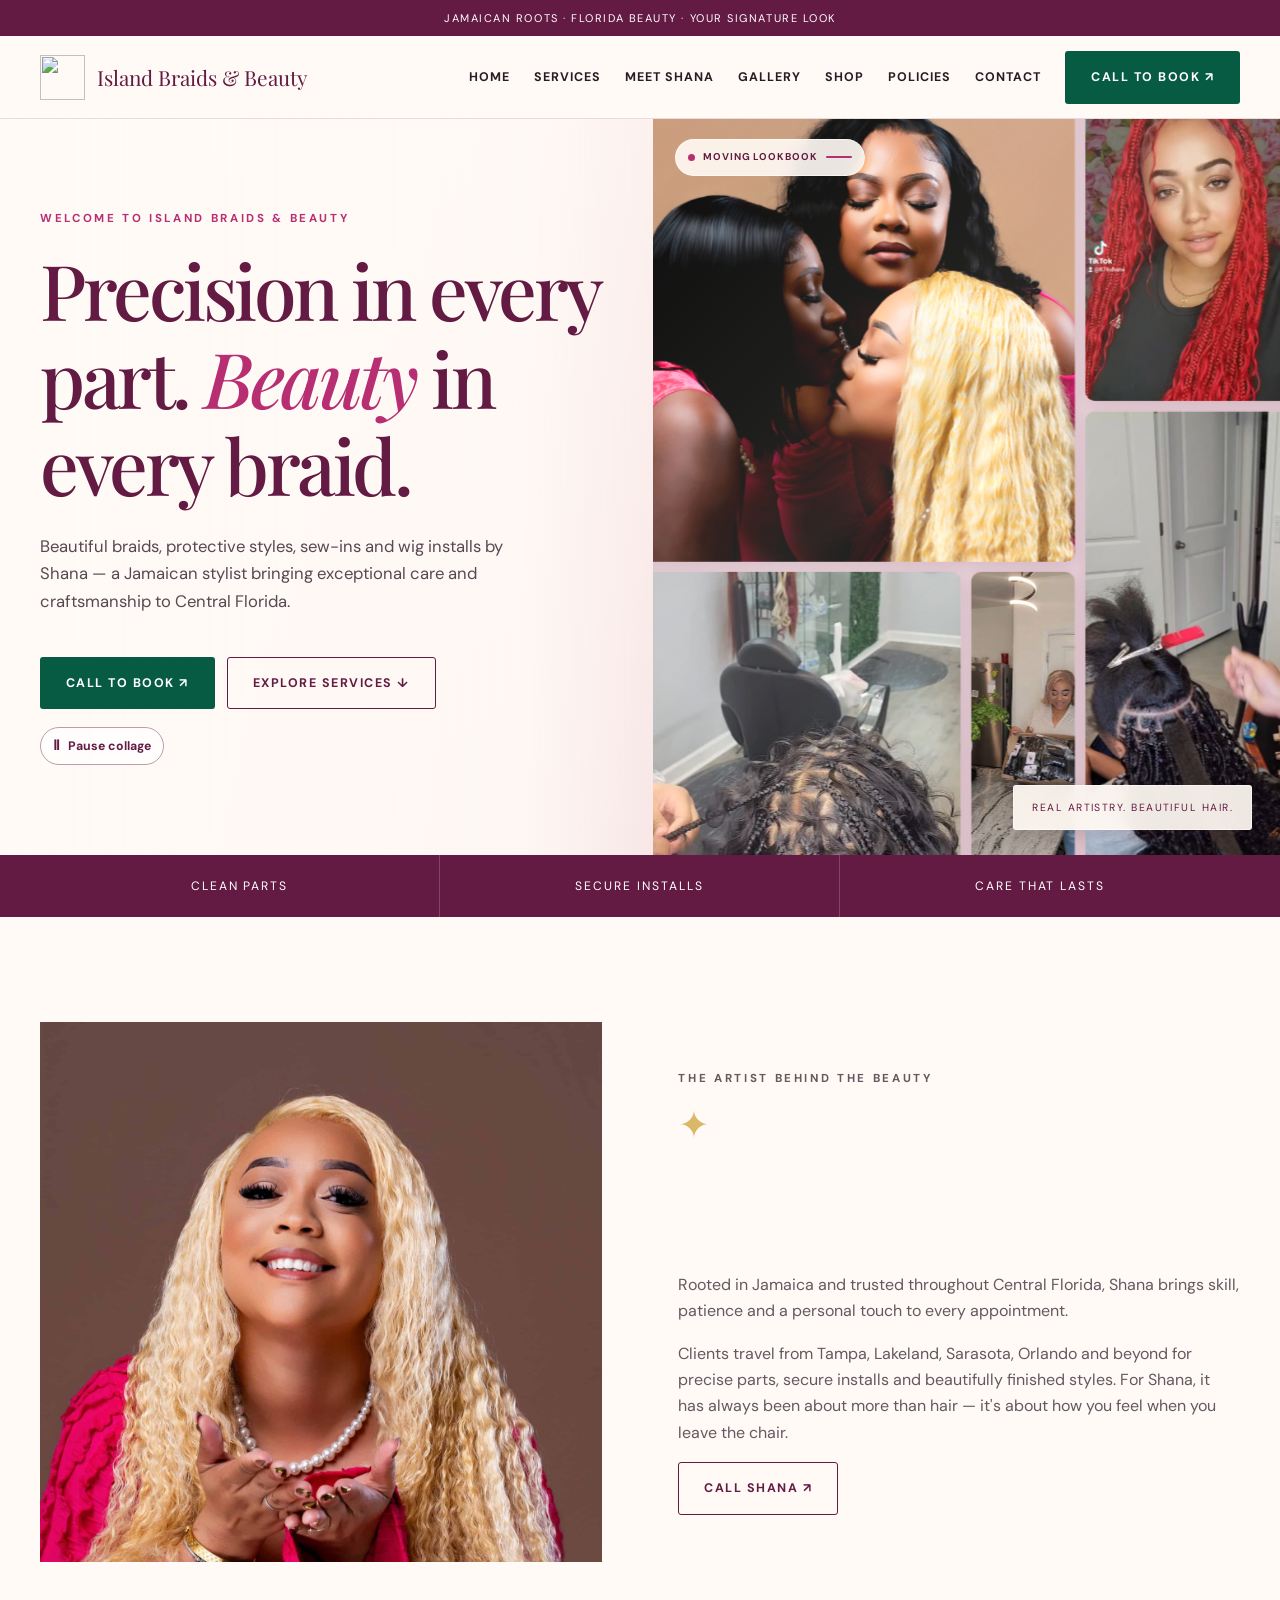
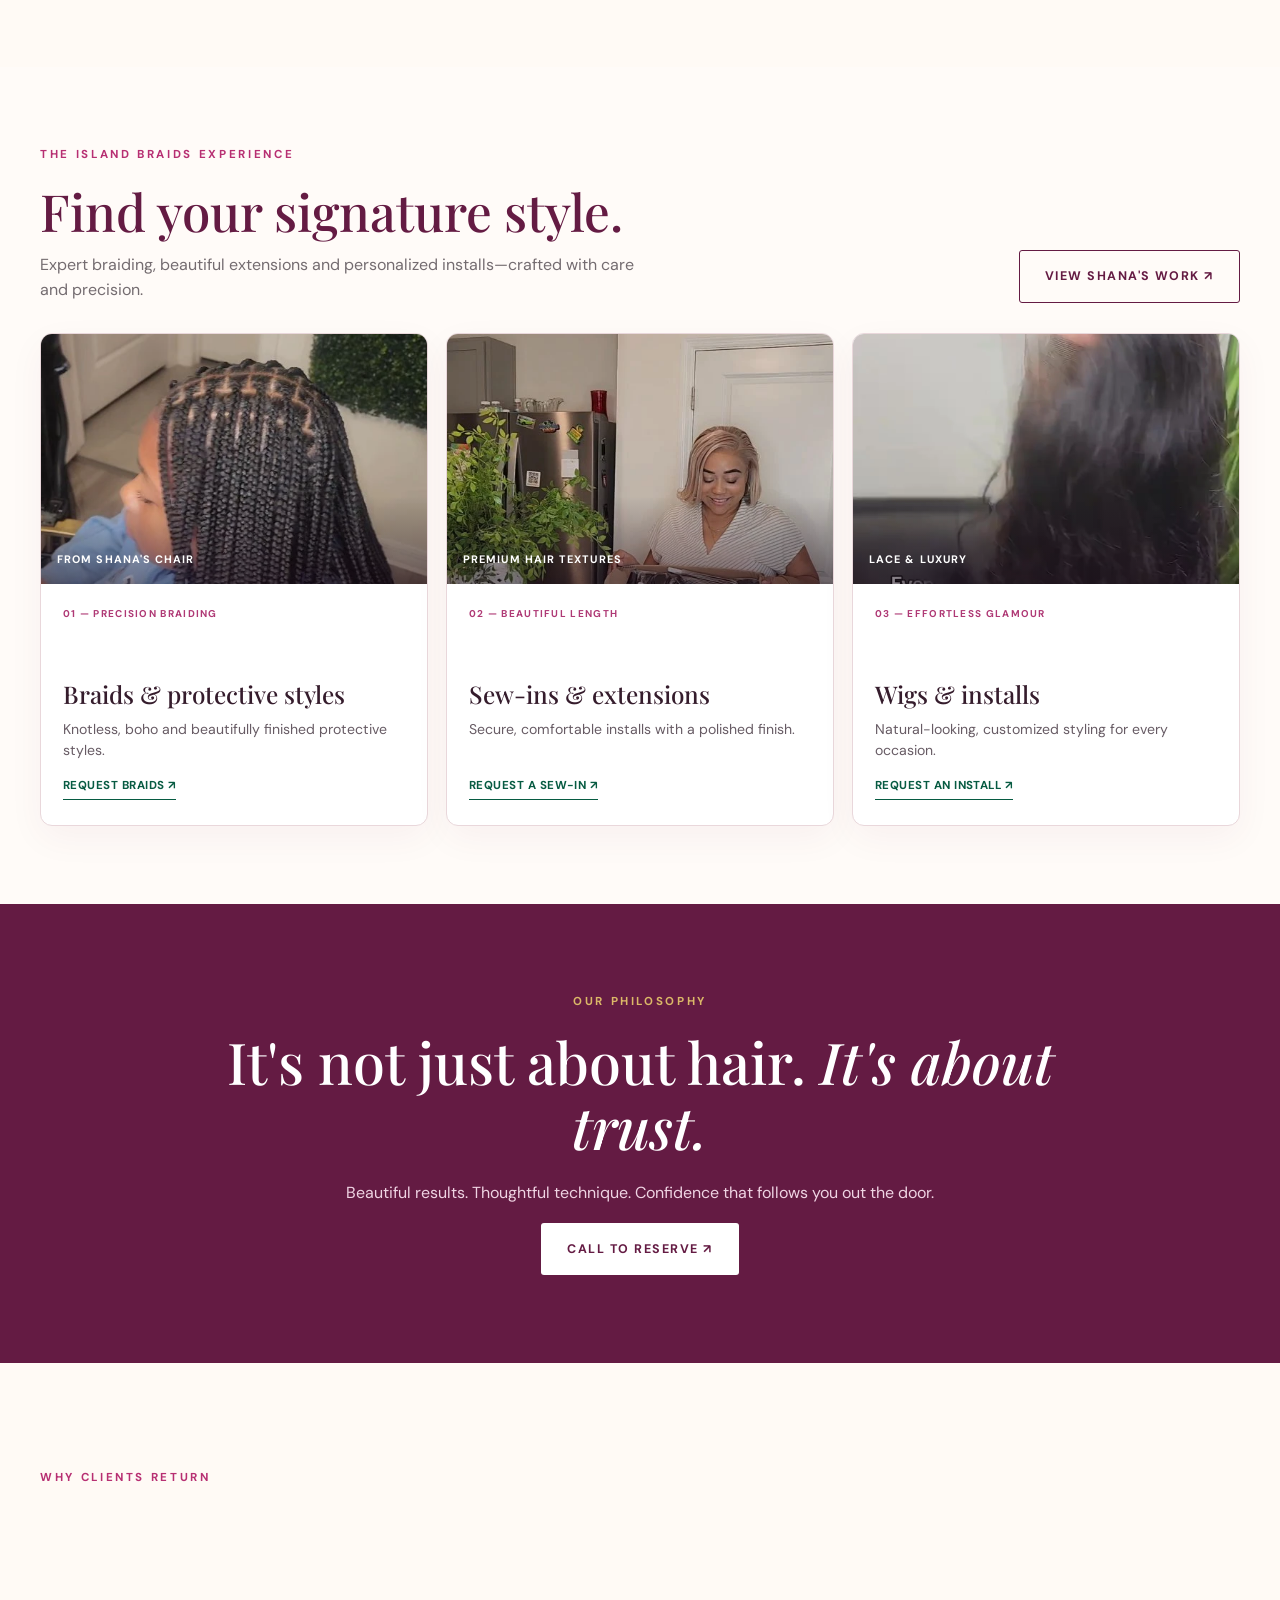
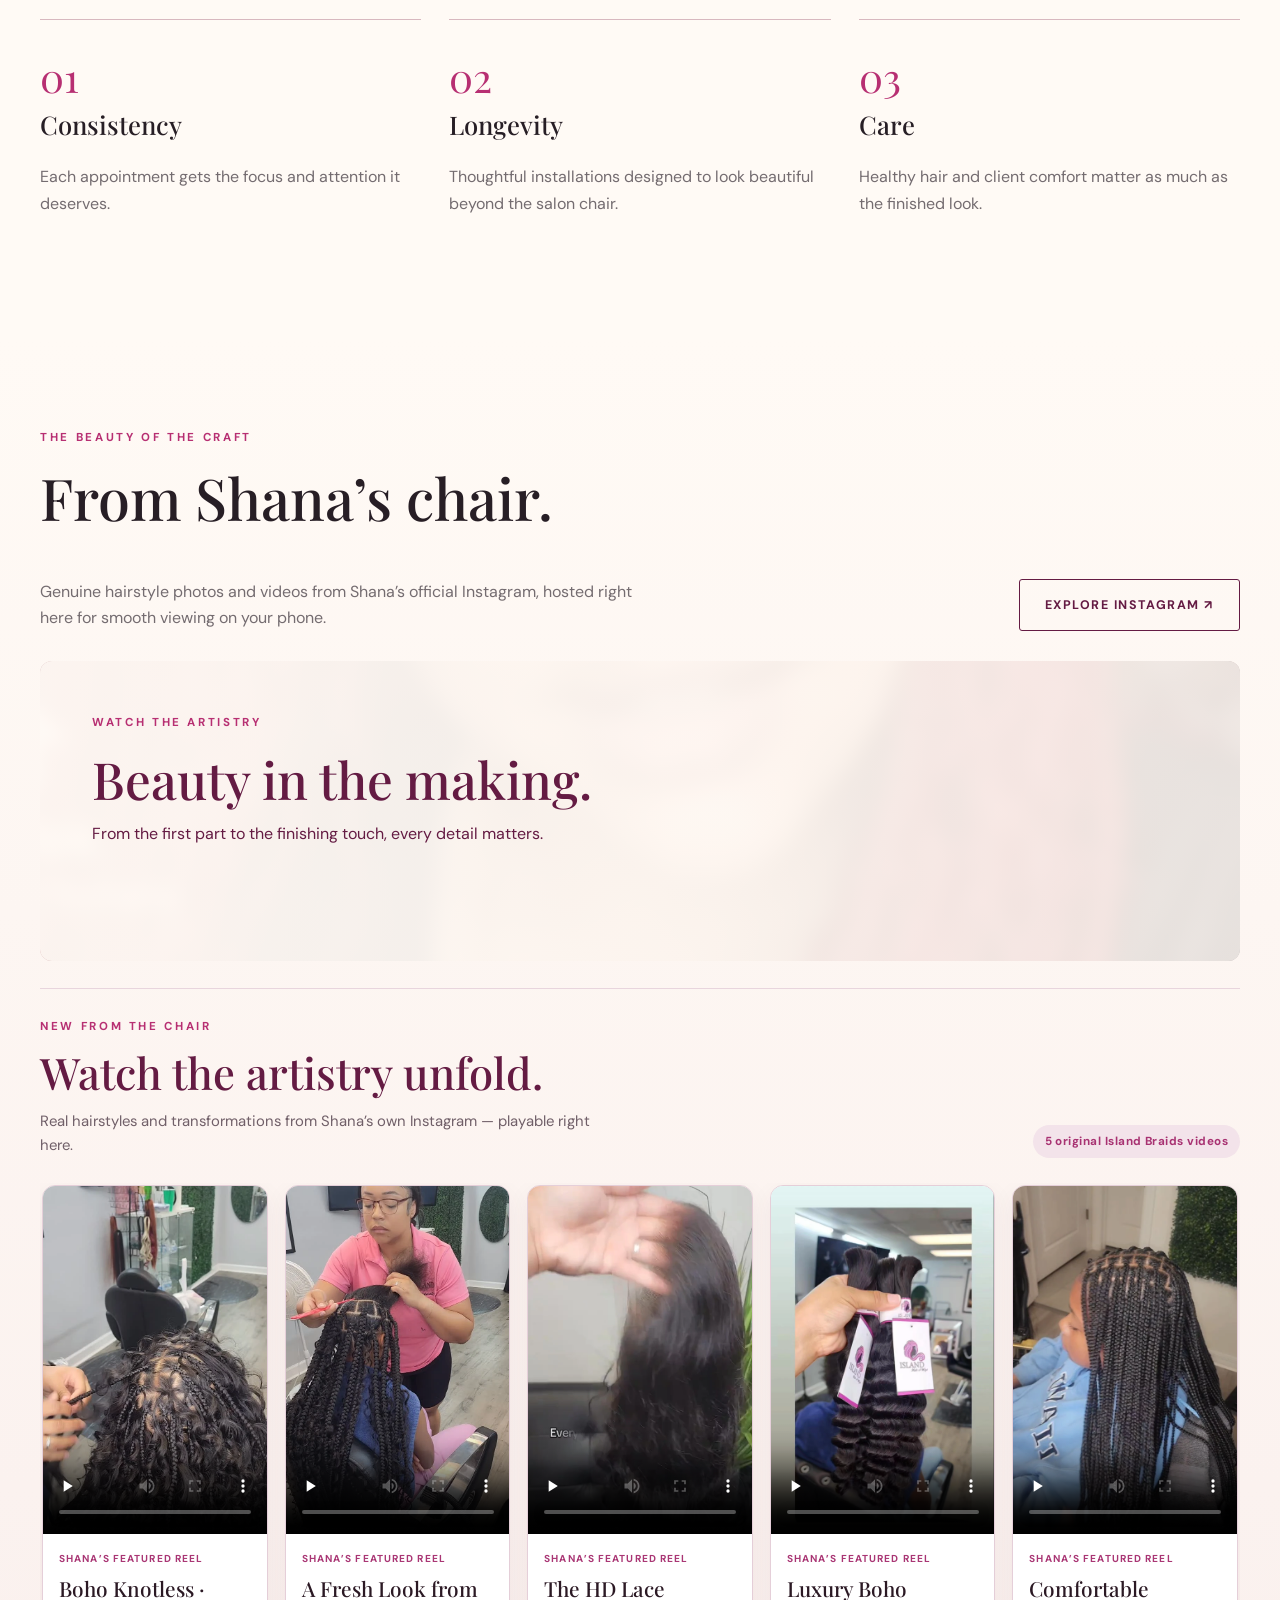
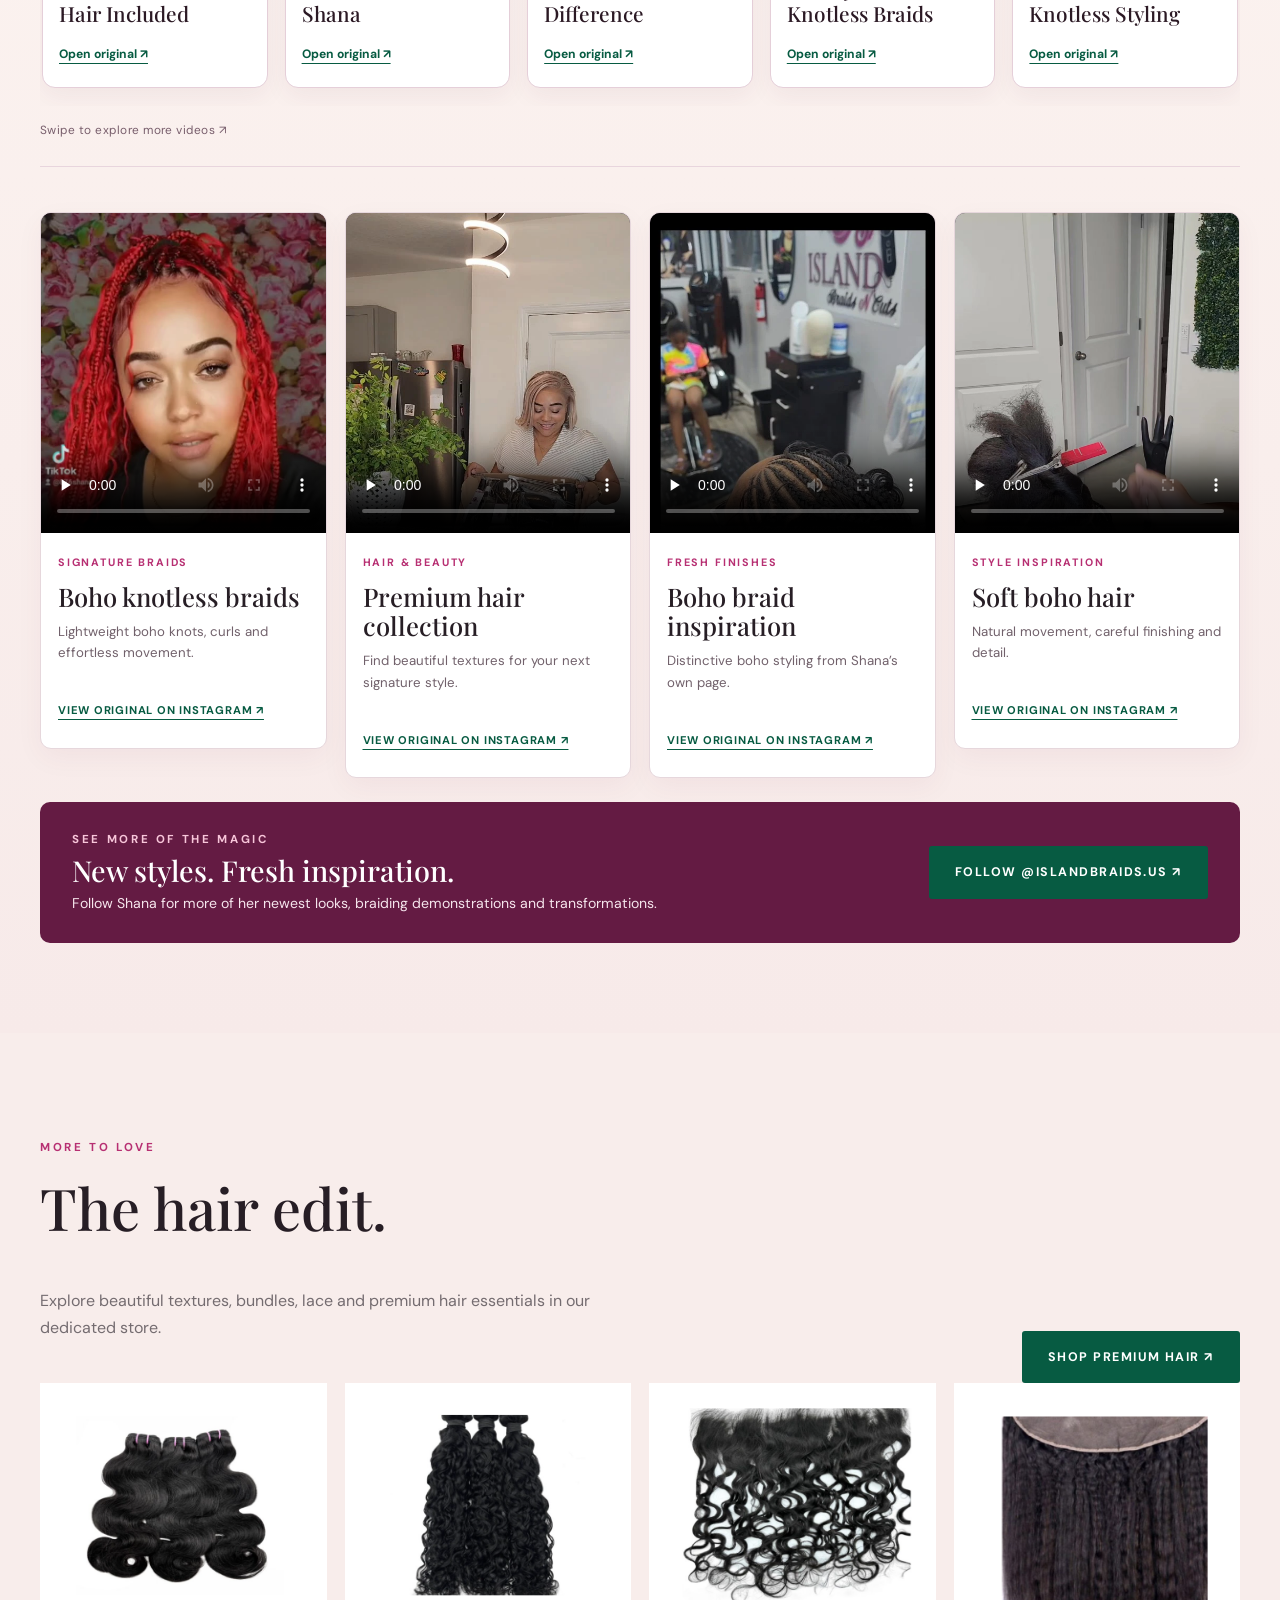
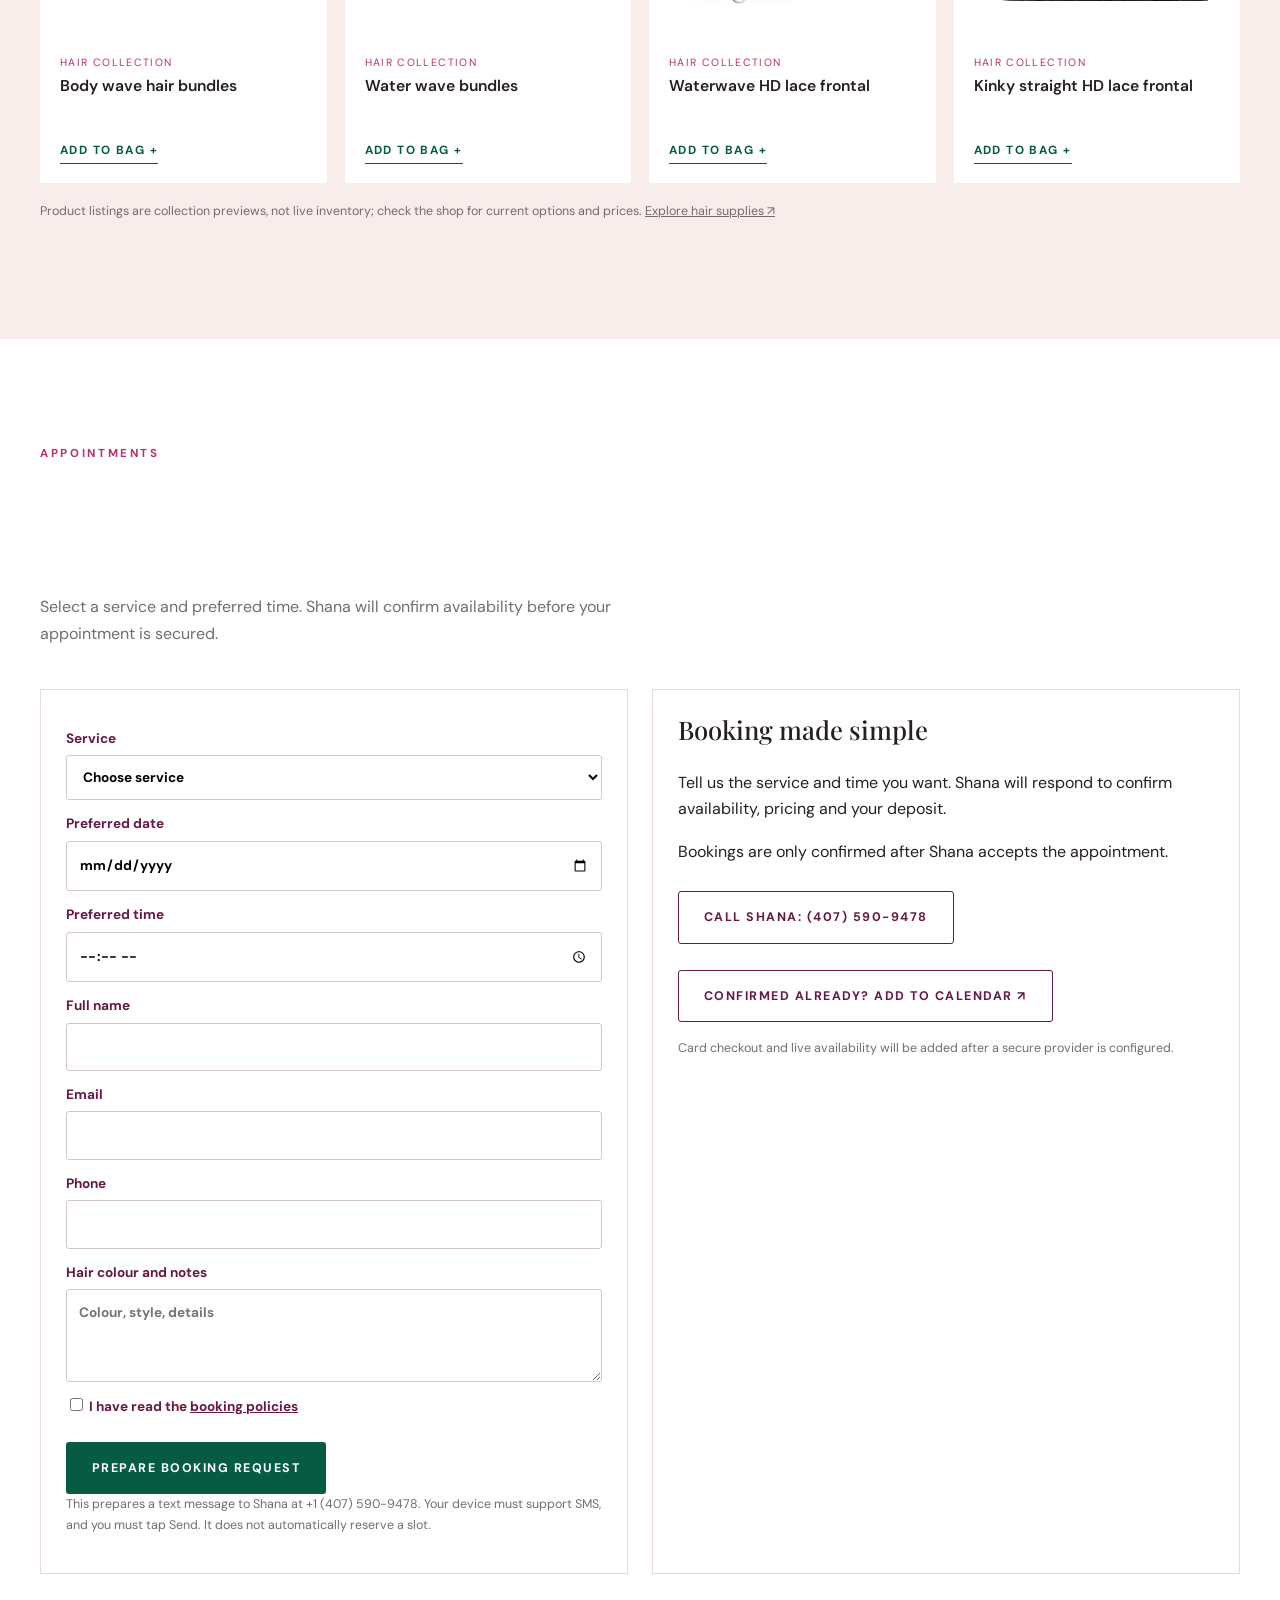
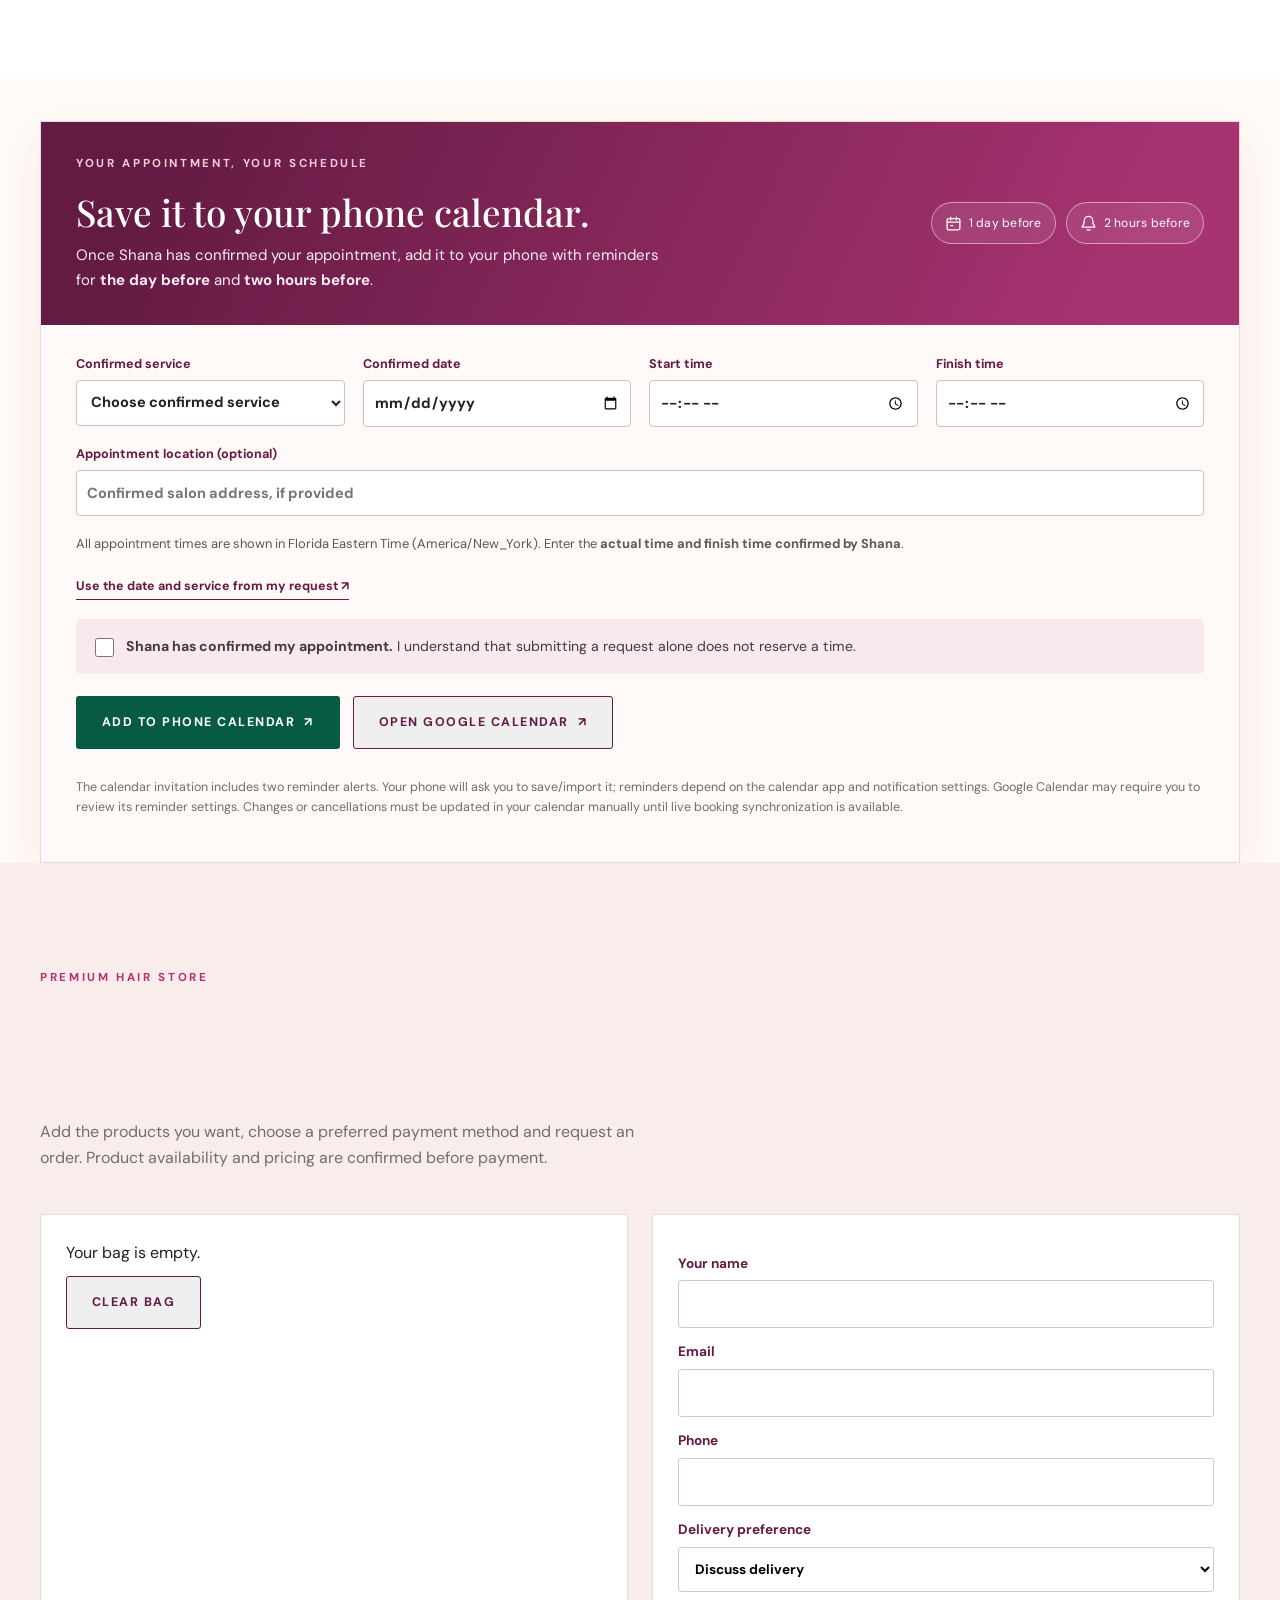
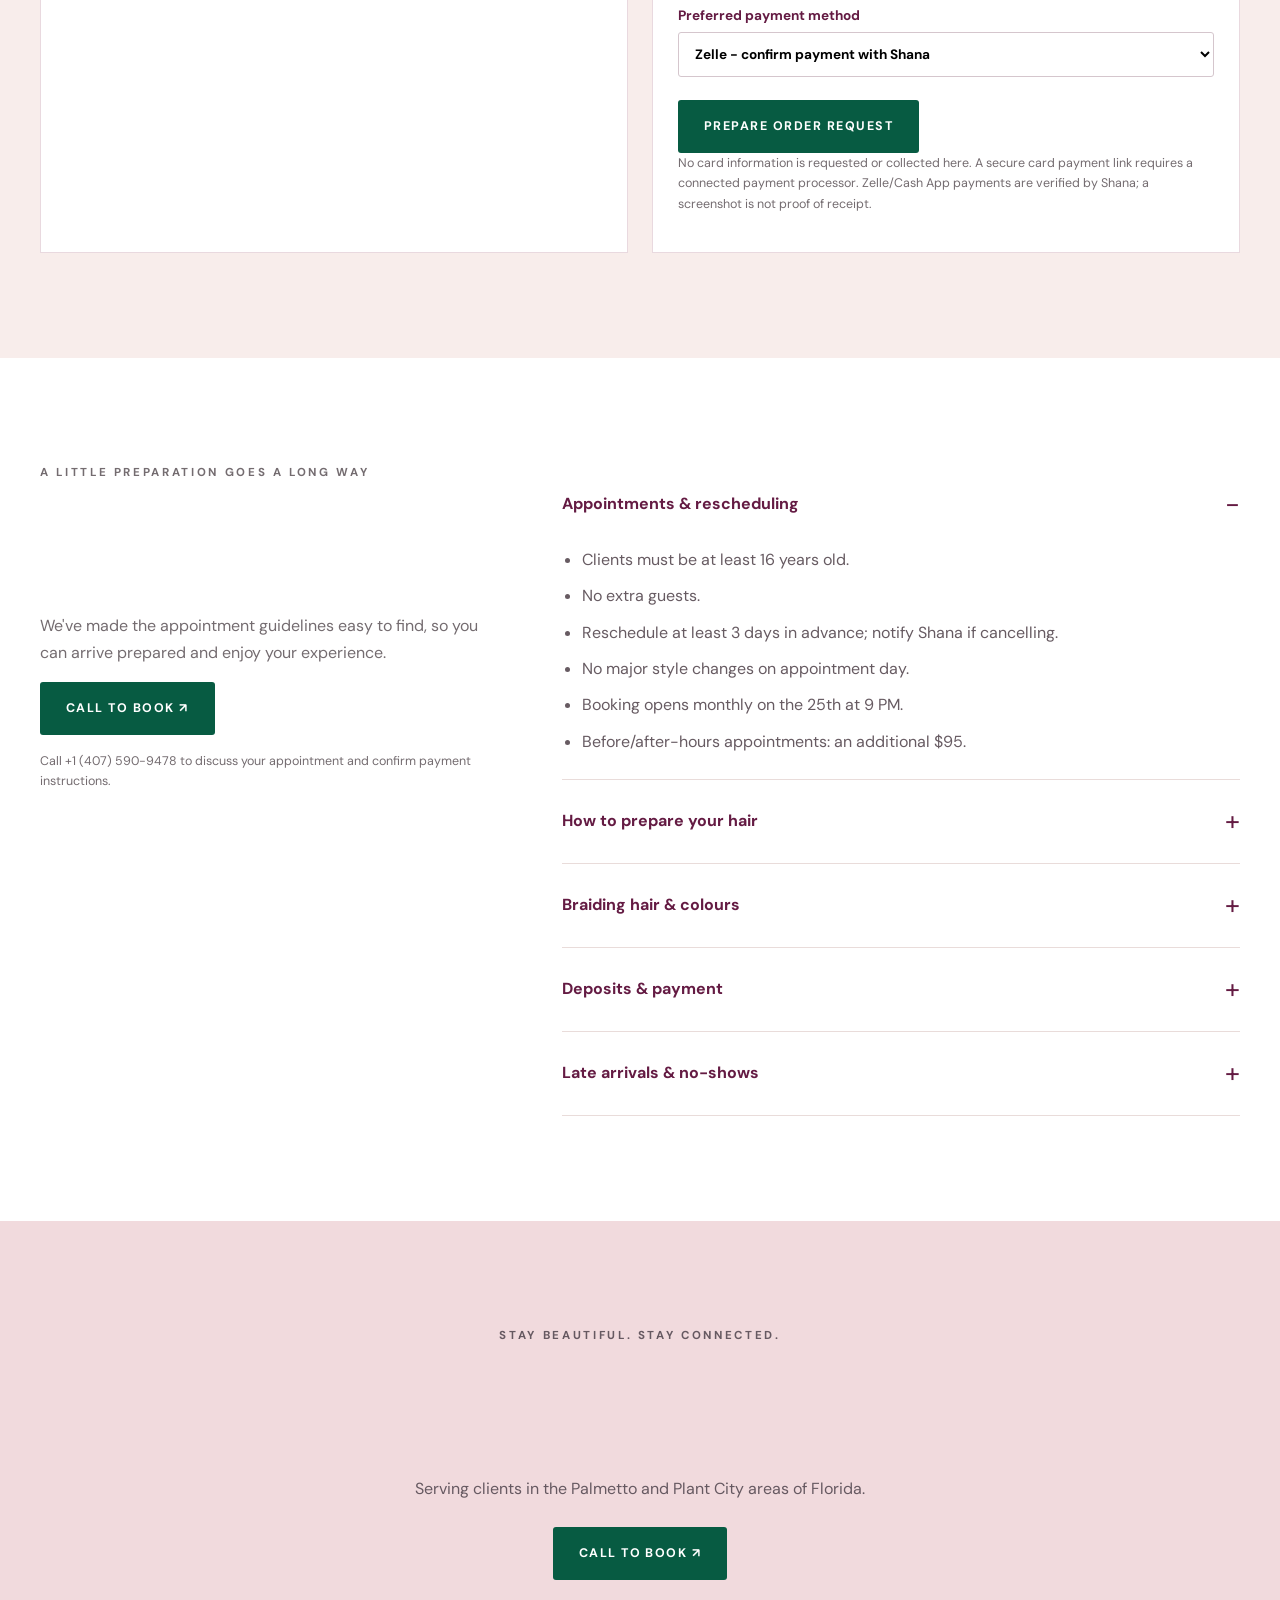
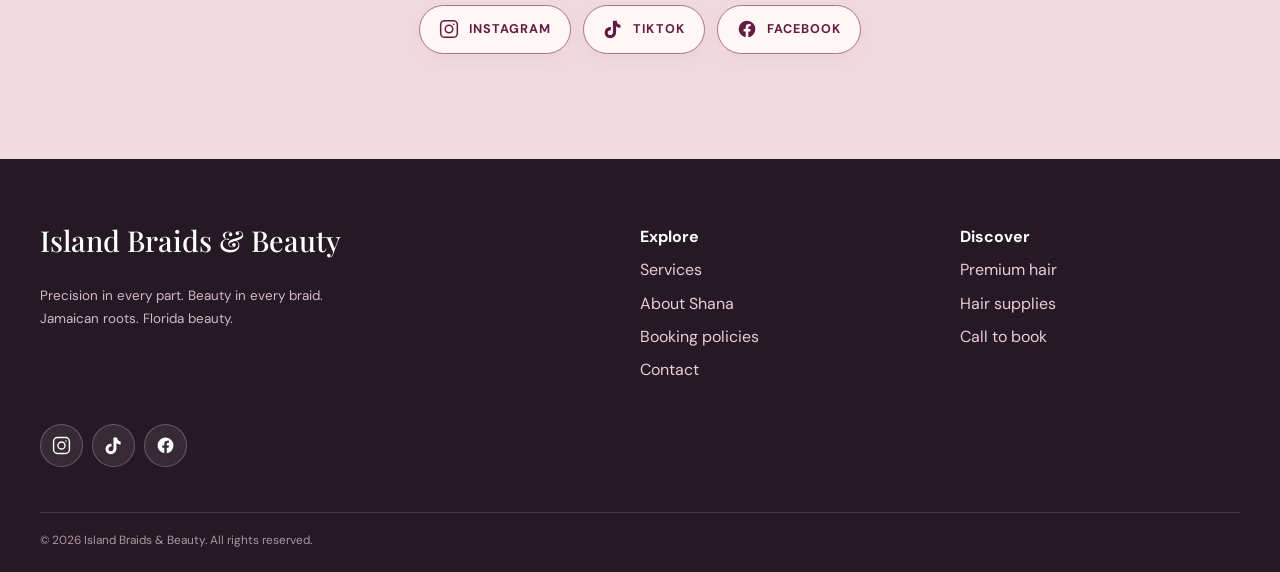
==== commit 7d33201d: "Force phone browsers to load the new five-Reel feature with correct clip titles" ====
--- a/index.html
+++ b/index.html
@@ -162,7 +162,29 @@
 }
 @media(prefers-reduced-motion:reduce){.services-refined .service-visual>img{transition:none}}
 </style><link rel="stylesheet" href="./assets/css/hero-motion.css?v=20261008-3">
-</head><body>
+<style id="ib-curated-reels-2026">
+/* Latest verified first-party Island Braids Reels: visible vertical clips, no embeds. */
+.ib-reels-curated{margin:0 0 45px;padding:28px 0 26px;border-top:1px solid #e8d5dd;border-bottom:1px solid #e8d5dd}
+.ib-reels-curated[hidden]{display:none!important}
+.ib-curated-topline{display:flex;align-items:end;justify-content:space-between;gap:20px;margin-bottom:25px}
+.ib-curated-topline .eyebrow{margin-bottom:12px}
+.ib-curated-topline h3{font-size:clamp(1.85rem,3.4vw,3.15rem);color:#641b43;margin:0 0 11px}
+.ib-curated-topline p:not(.eyebrow){font-size:.93rem;color:#705f68;margin-bottom:0;max-width:580px}
+.ib-curated-counter{flex-shrink:0;color:#a83272;background:#f3e3ea;border-radius:99px;padding:7px 12px;font-size:.73rem;letter-spacing:.04em;font-weight:700}
+.ib-reels-track{display:grid;grid-auto-flow:column;grid-auto-columns:minmax(210px, 24%);gap:17px;overflow-x:auto;scroll-snap-type:x mandatory;scroll-padding:2px;padding:2px 2px 18px;overscroll-behavior-x:contain;scrollbar-color:#c789a6 transparent;scrollbar-width:thin}
+.ib-reel-feature{min-width:0;scroll-snap-align:start;background:#fff;border-radius:13px;border:1px solid #e5cfd9;overflow:hidden;box-shadow:0 8px 24px #561b3c0f}
+.ib-reel-feature-frame{background:#e8d2db;position:relative;aspect-ratio:9/14;overflow:hidden}
+.ib-reel-player{display:block;width:100%;height:100%;object-fit:cover;object-position:center;background:#24121c}
+.ib-reel-video-fallback{position:absolute;inset:0;display:grid;place-items:center;padding:20px;text-align:center;color:#fff;background:#641b43;text-decoration:none;font-weight:700}
+.ib-reel-video-fallback[hidden]{display:none}
+.ib-reel-feature-body{padding:17px 16px 20px}
+.ib-reel-feature-kicker{display:block;color:#a93674;font-size:.63rem;letter-spacing:.11em;text-transform:uppercase;font-weight:700;margin-bottom:9px}
+.ib-reel-feature-body h3{font-size:1.3rem;color:#2b1924;line-height:1.2;margin:0 0 14px}
+.ib-reel-original{color:#075b42;font-weight:700;font-size:.76rem;text-underline-offset:5px}
+.ib-curated-hint{color:#785e6c;font-size:.74rem;letter-spacing:.04em;margin:15px 0 0}
+@media(max-width:1020px){.ib-reels-track{grid-auto-columns:minmax(220px,32%)}}
+@media(max-width:660px){.ib-reels-curated{margin-bottom:34px;padding:25px 0 22px}.ib-curated-topline{display:block;margin-bottom:17px}.ib-curated-topline h3{font-size:2rem}.ib-curated-topline p:not(.eyebrow){font-size:.87rem}.ib-curated-counter{display:inline-block;margin-top:13px}.ib-reels-track{grid-auto-columns:min(73vw,290px);gap:12px}.ib-reel-feature-frame{aspect-ratio:9/14}.ib-reel-feature-body h3{font-size:1.2rem}}
+</style></head><body>
 <a class="skip" href="#main">Skip to content</a>
 <div class="topbar">Jamaican roots · Florida beauty · Your signature look</div>
 <header class="site-header"><div class="wrap head-inner"><a class="brand" href="#home"><img src="https://islandbraids.us/wp-content/uploads/2024/09/final-design-Island-Braids-300x300.png" alt="" width="45" height="45"><span>Island Braids <span aria-hidden="true">&</span> Beauty</span></a><button class="menu-toggle" aria-label="Open navigation" aria-expanded="false" aria-controls="site-nav">☰</button><nav class="nav" id="site-nav" aria-label="Main navigation"><a href="#home">Home</a><a href="#services">Services</a><a href="#about">Meet Shana</a><a href="#gallery">Gallery</a><a href="#shop">Shop</a><a href="#policies">Policies</a><a href="#contact">Contact</a><a class="btn btn-primary" href="#appointments">Call to book ↗</a></nav></div></header>
@@ -246,6 +268,16 @@
 <div class="ib-motion-background"></div><div class="ib-motion-whitewash"></div>
 <div class="ib-motion-copy"><p class="eyebrow">Watch the artistry</p><h3>Beauty in the making.</h3><p>From the first part to the finishing touch, every detail matters.</p></div>
 </div>
+<section class="ib-reels-curated" id="ib-featured-reels" hidden aria-labelledby="ib-featured-title">
+  <div class="ib-curated-topline"><div>
+    <p class="eyebrow">New from the chair</p>
+    <h3 id="ib-featured-title">Watch the artistry unfold.</h3>
+    <p>Real hairstyles and transformations from Shana’s own Instagram — playable right here.</p>
+  </div>
+  <span id="ib-featured-reels-count" class="ib-curated-counter"></span></div>
+  <div class="ib-reels-track" id="ib-featured-reels-row" aria-label="Latest Island Braids videos"></div>
+  <p class="ib-curated-hint">Swipe to explore more videos <span aria-hidden="true">↗</span></p>
+</section>
 <div class="ib-native-grid" id="ib-native-gallery"><article class="ib-native-card">
 <div class="ib-native-media ib-native-video"><video controls playsinline preload="none" poster="./assets/instagram/boho.webp" aria-label="Play Island Braids hairstyle video"><source src="./assets/instagram/boho.mp4" type="video/mp4">Your browser does not support this video.</video></div>
 <div class="ib-native-body"><p class="ib-native-kicker">Signature Braids</p><h3>Boho Knotless Braids</h3><p>Lightweight boho styling, finished with beautiful movement.</p>
@@ -315,4 +347,4 @@
 function ibEmail(subject,body){const message=[subject,...body].join('\n');location.href='sms:+14075909478?body='+encodeURIComponent(message)}
 document.getElementById('ib-booking').addEventListener('submit',e=>{e.preventDefault();const d=new FormData(e.currentTarget);ibEmail('Island Braids appointment request',['Please confirm my appointment request','Service: '+d.get('service'),'Date: '+d.get('date'),'Time: '+d.get('time'),'Name: '+d.get('name'),'Email: '+d.get('email'),'Phone: '+d.get('phone'),'Notes: '+d.get('notes'),'Policies accepted: Yes'])});
 document.getElementById('ib-order').addEventListener('submit',e=>{e.preventDefault();if(!ibBag.length){alert('Please add a product to your bag first.');return}const d=new FormData(e.currentTarget);ibEmail('Island Braids order request',['Please confirm my order','Items: '+ibBag.join('; '),'Name: '+d.get('name'),'Email: '+d.get('email'),'Phone: '+d.get('phone'),'Fulfilment: '+d.get('delivery'),'Preferred payment: '+d.get('payment'),'Please confirm stock, product options and total before payment.'])});ibRender();
-</script><script src="./assets/js/calendar.js" defer></script><script src="./assets/js/gallery.js" defer></script><script>document.querySelectorAll('[data-book-service]').forEach(link=>link.addEventListener('click',()=>{const s=document.querySelector('#ib-booking select[name="service"]');if(s){s.value=link.getAttribute('data-book-service');s.dispatchEvent(new Event('change',{bubbles:true}))}}));</script><script src="./assets/js/hero-motion.js?v=20261008-3" defer></script></body></html>+</script><script src="./assets/js/calendar.js" defer></script><script src="./assets/js/gallery.js" defer></script><script>document.querySelectorAll('[data-book-service]').forEach(link=>link.addEventListener('click',()=>{const s=document.querySelector('#ib-booking select[name="service"]');if(s){s.value=link.getAttribute('data-book-service');s.dispatchEvent(new Event('change',{bubbles:true}))}}));</script><script src="./assets/js/hero-motion.js?v=20261008-3" defer></script><script src="./assets/js/featured-reels.js?v=20261008-user5" defer></script></body></html>
--- a/assets/css/hero-motion.css
+++ b/assets/css/hero-motion.css
@@ -178,3 +178,11 @@
     animation:ib-cycle-progress 4s linear infinite!important;
   }
 }
+
+/* Explicitly pausing always wins over the reduced-motion opt-in animation declaration. */
+#home.ib-motion-opted-in.ib-collage-paused .ib-hero-mosaic,
+#home.ib-motion-opted-in.ib-collage-paused .ib-mosaic-tile img,
+#home.ib-motion-opted-in.ib-collage-paused .ib-motion-dot,
+#home.ib-motion-opted-in.ib-collage-paused .ib-motion-indicator:after{
+  animation-play-state:paused!important;
+}
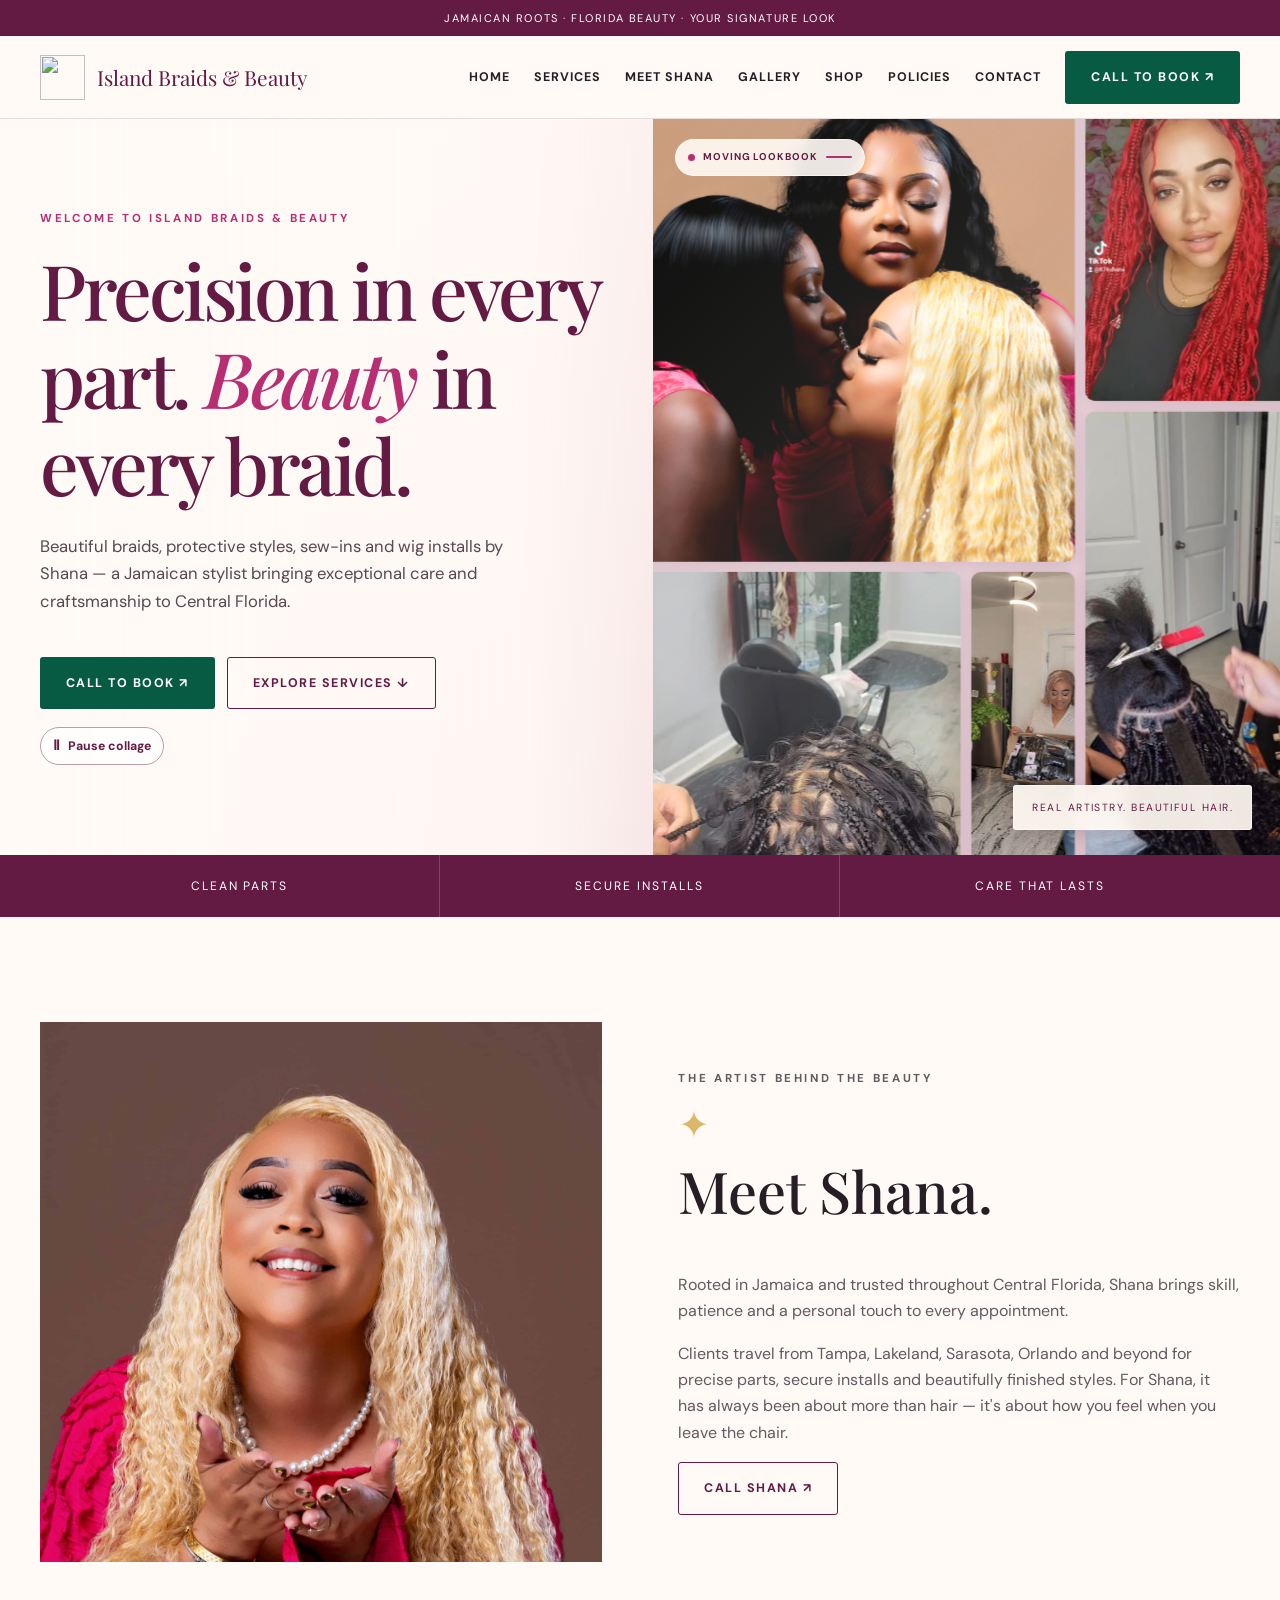
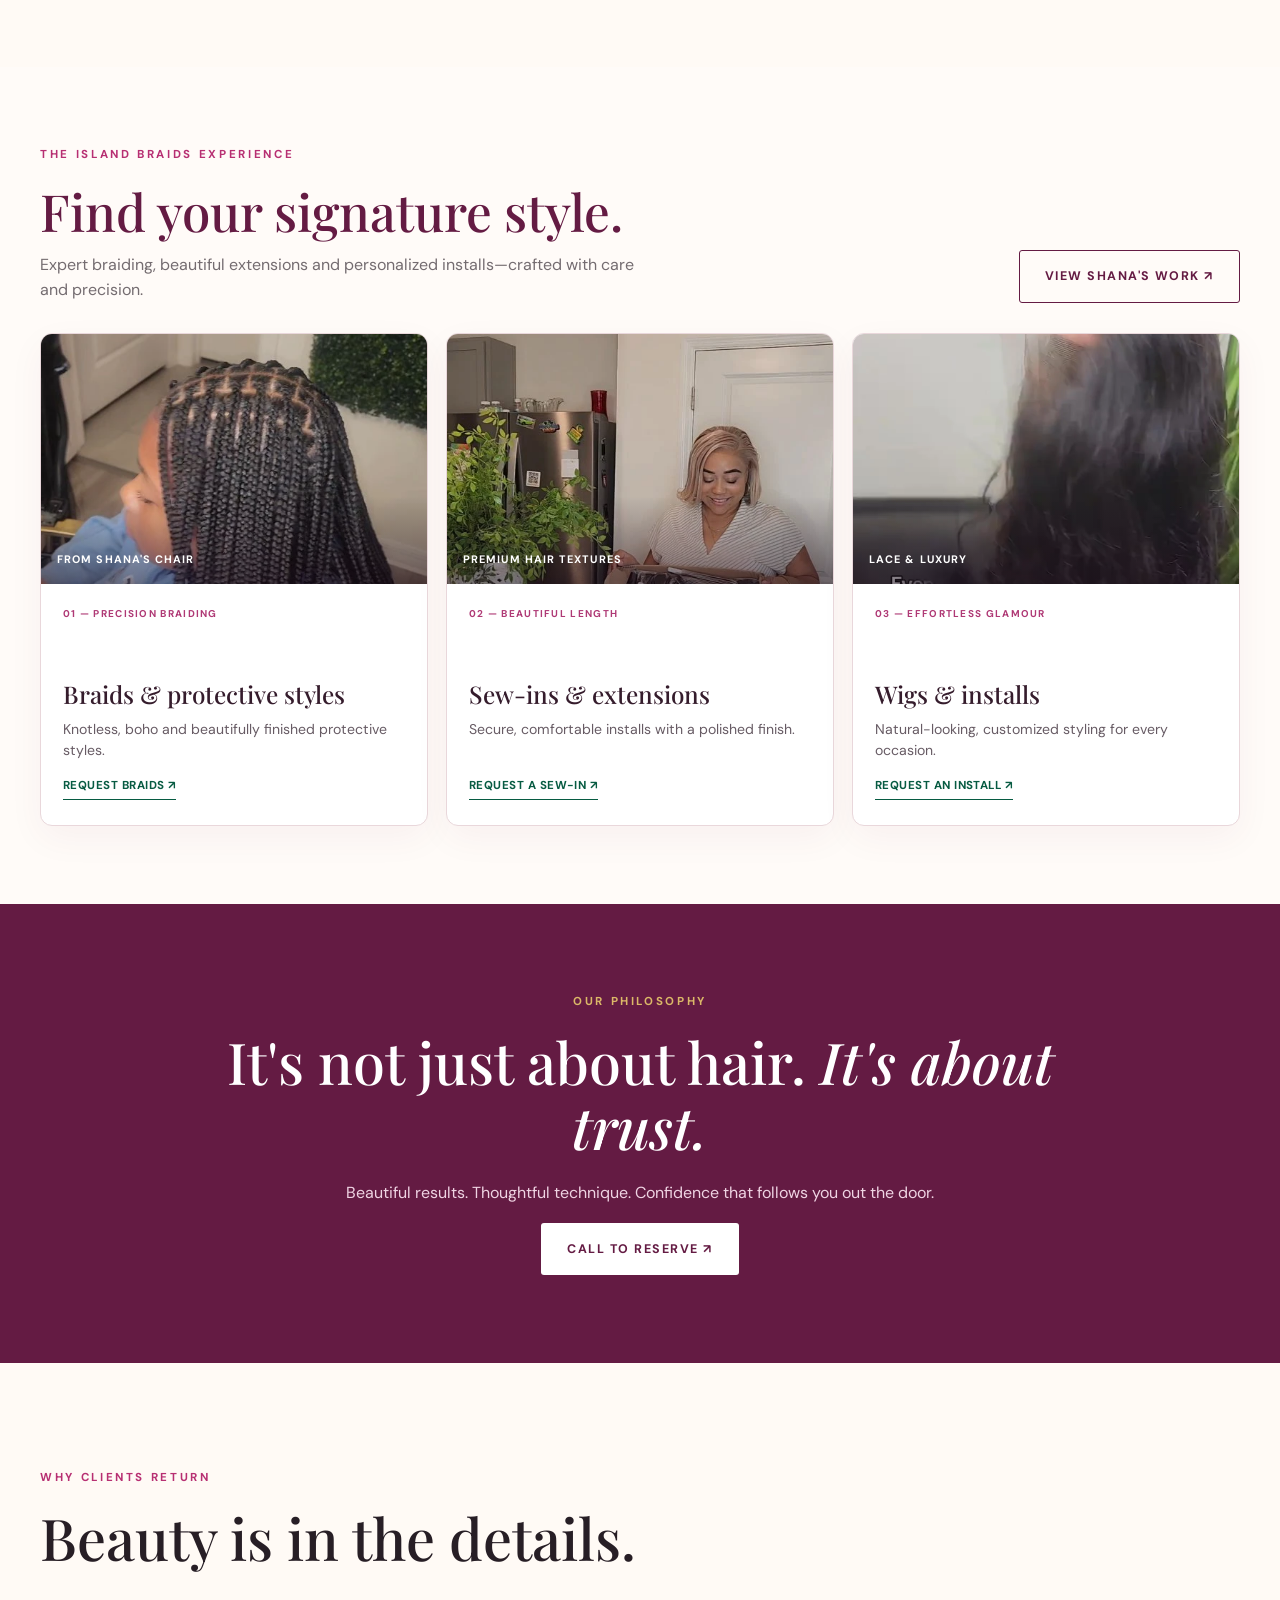
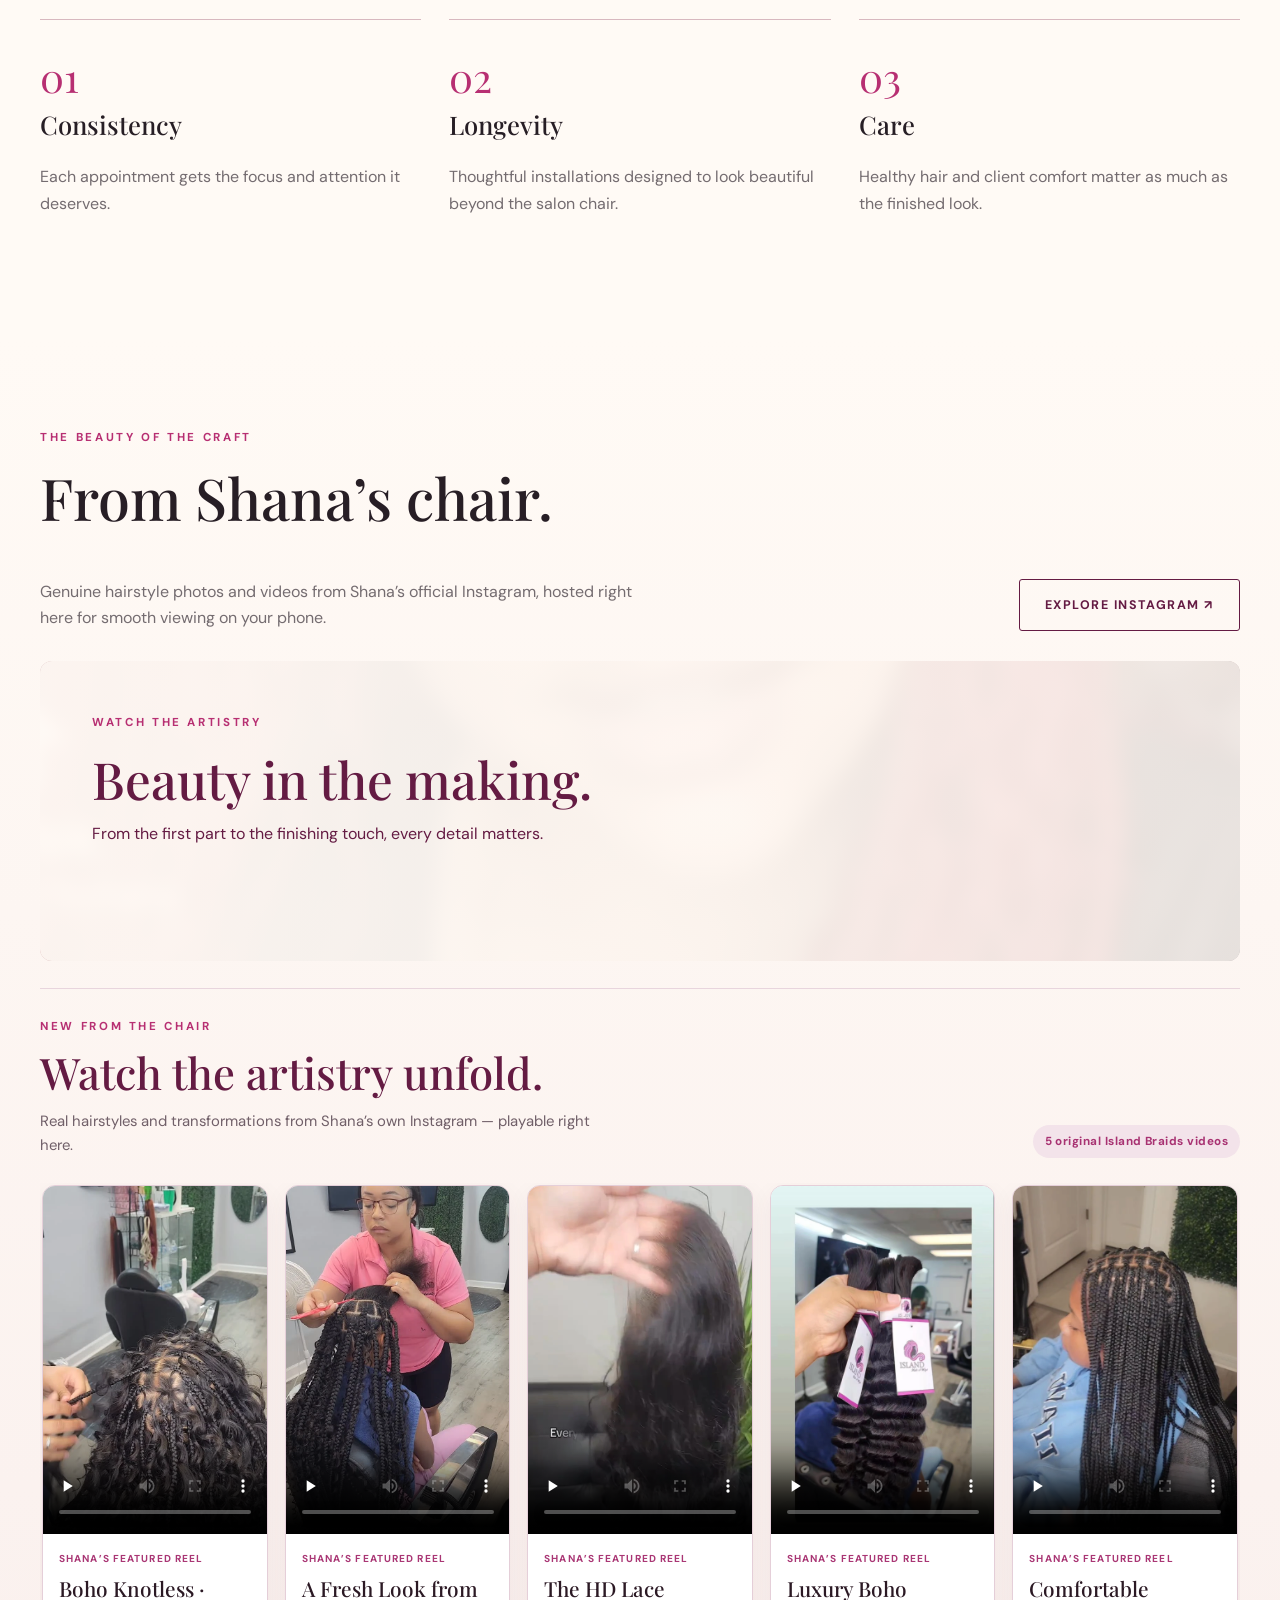
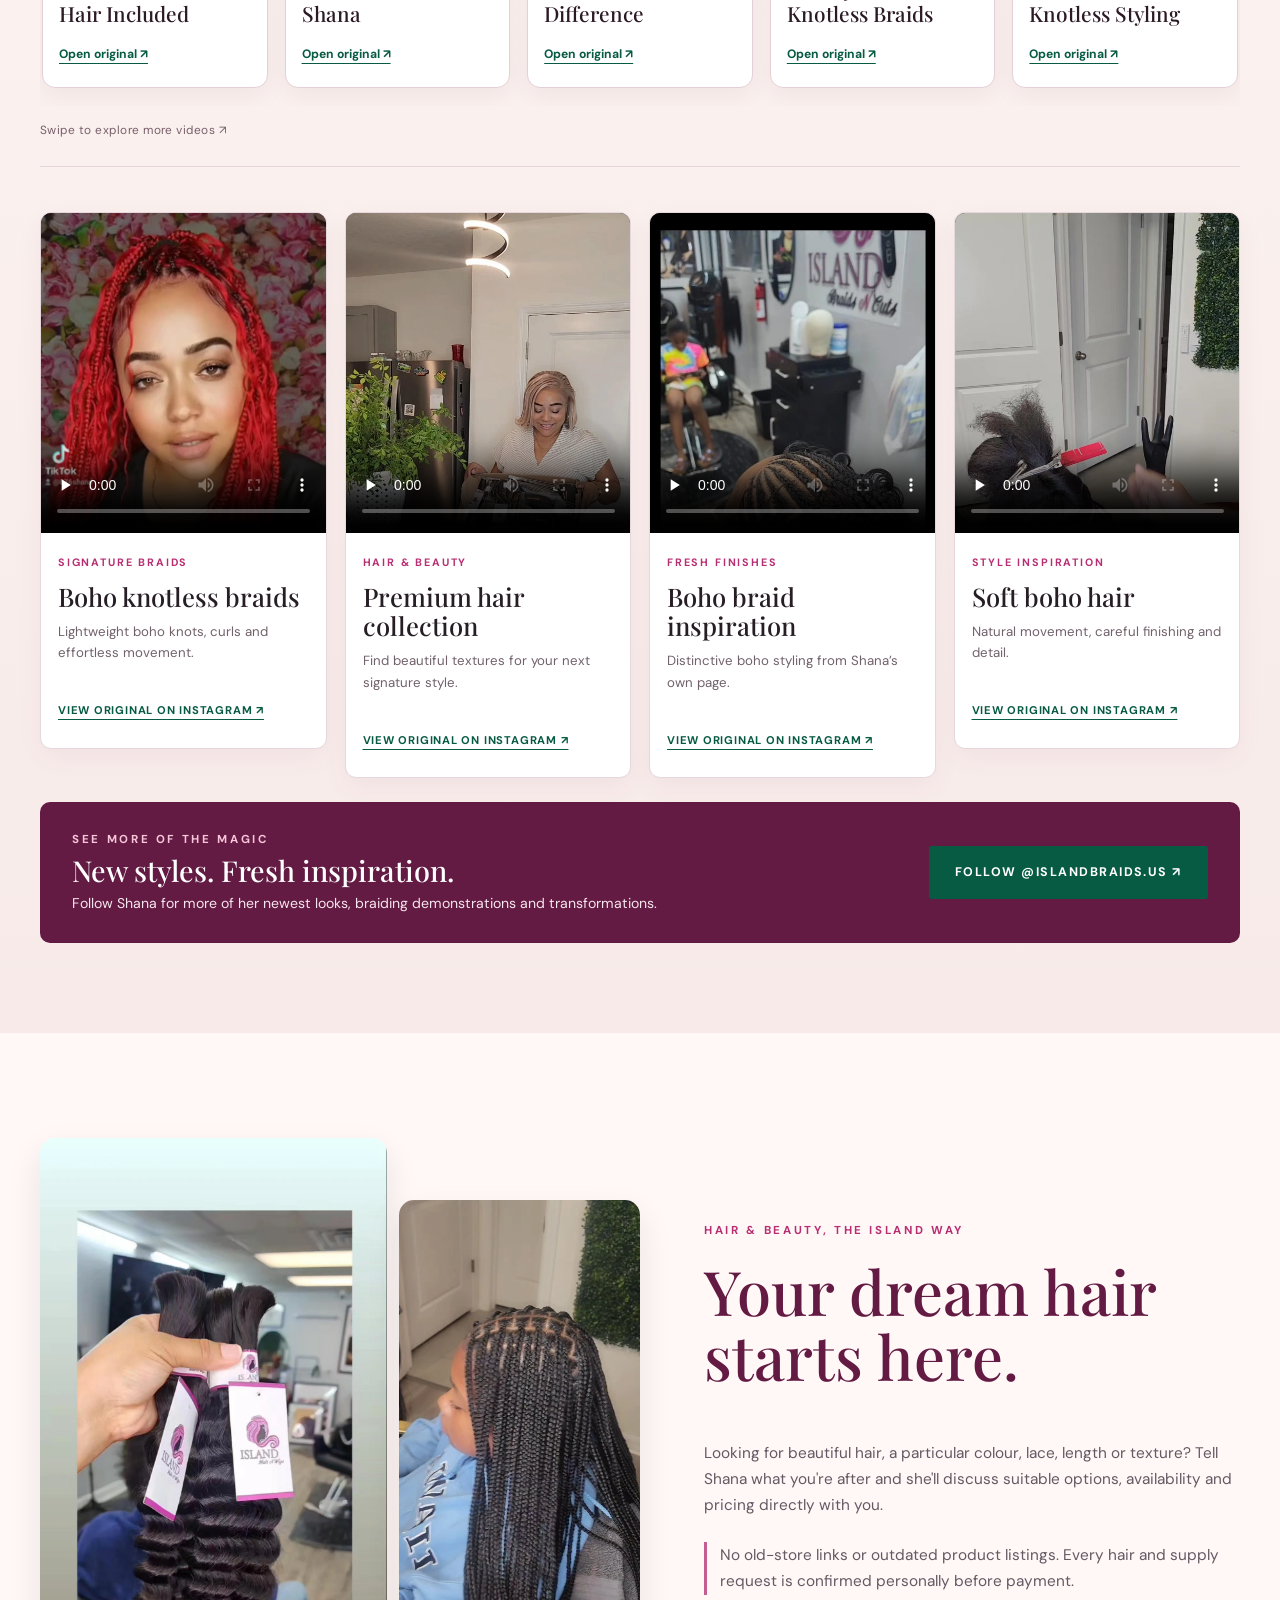
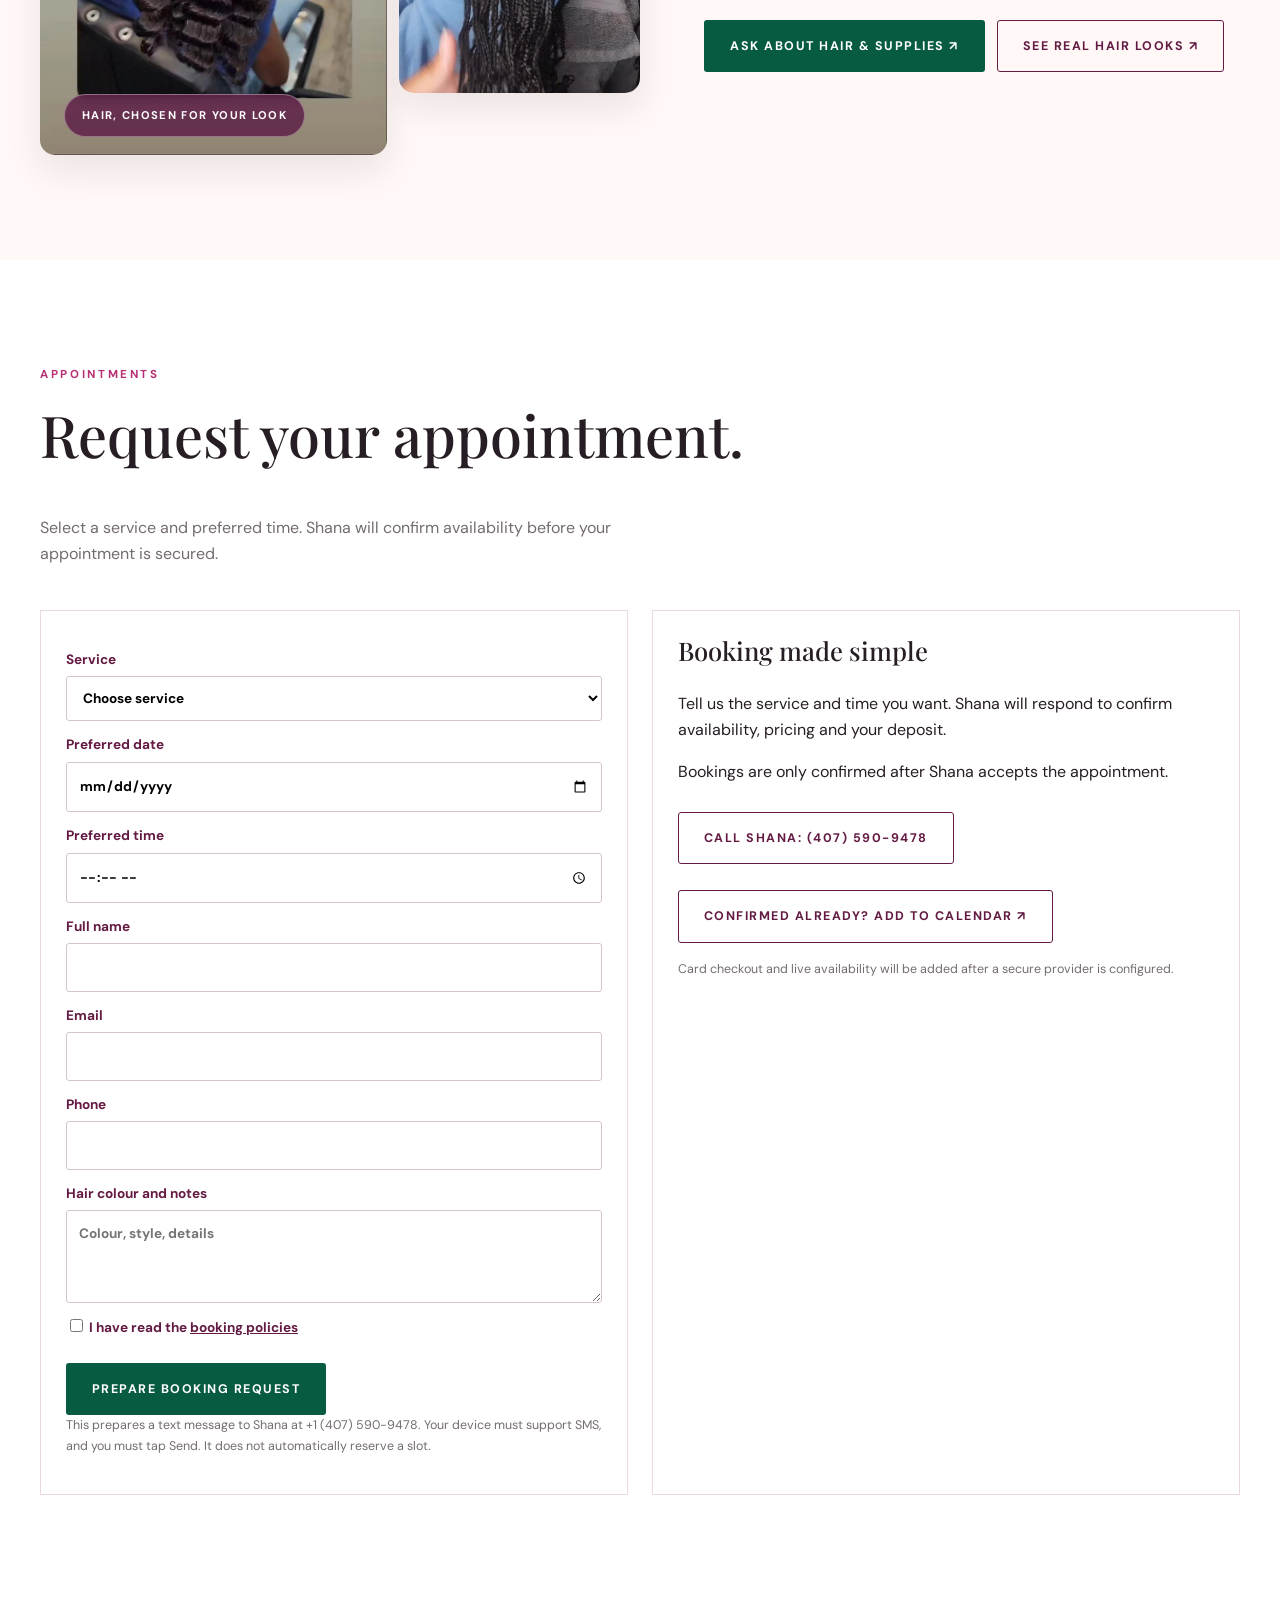
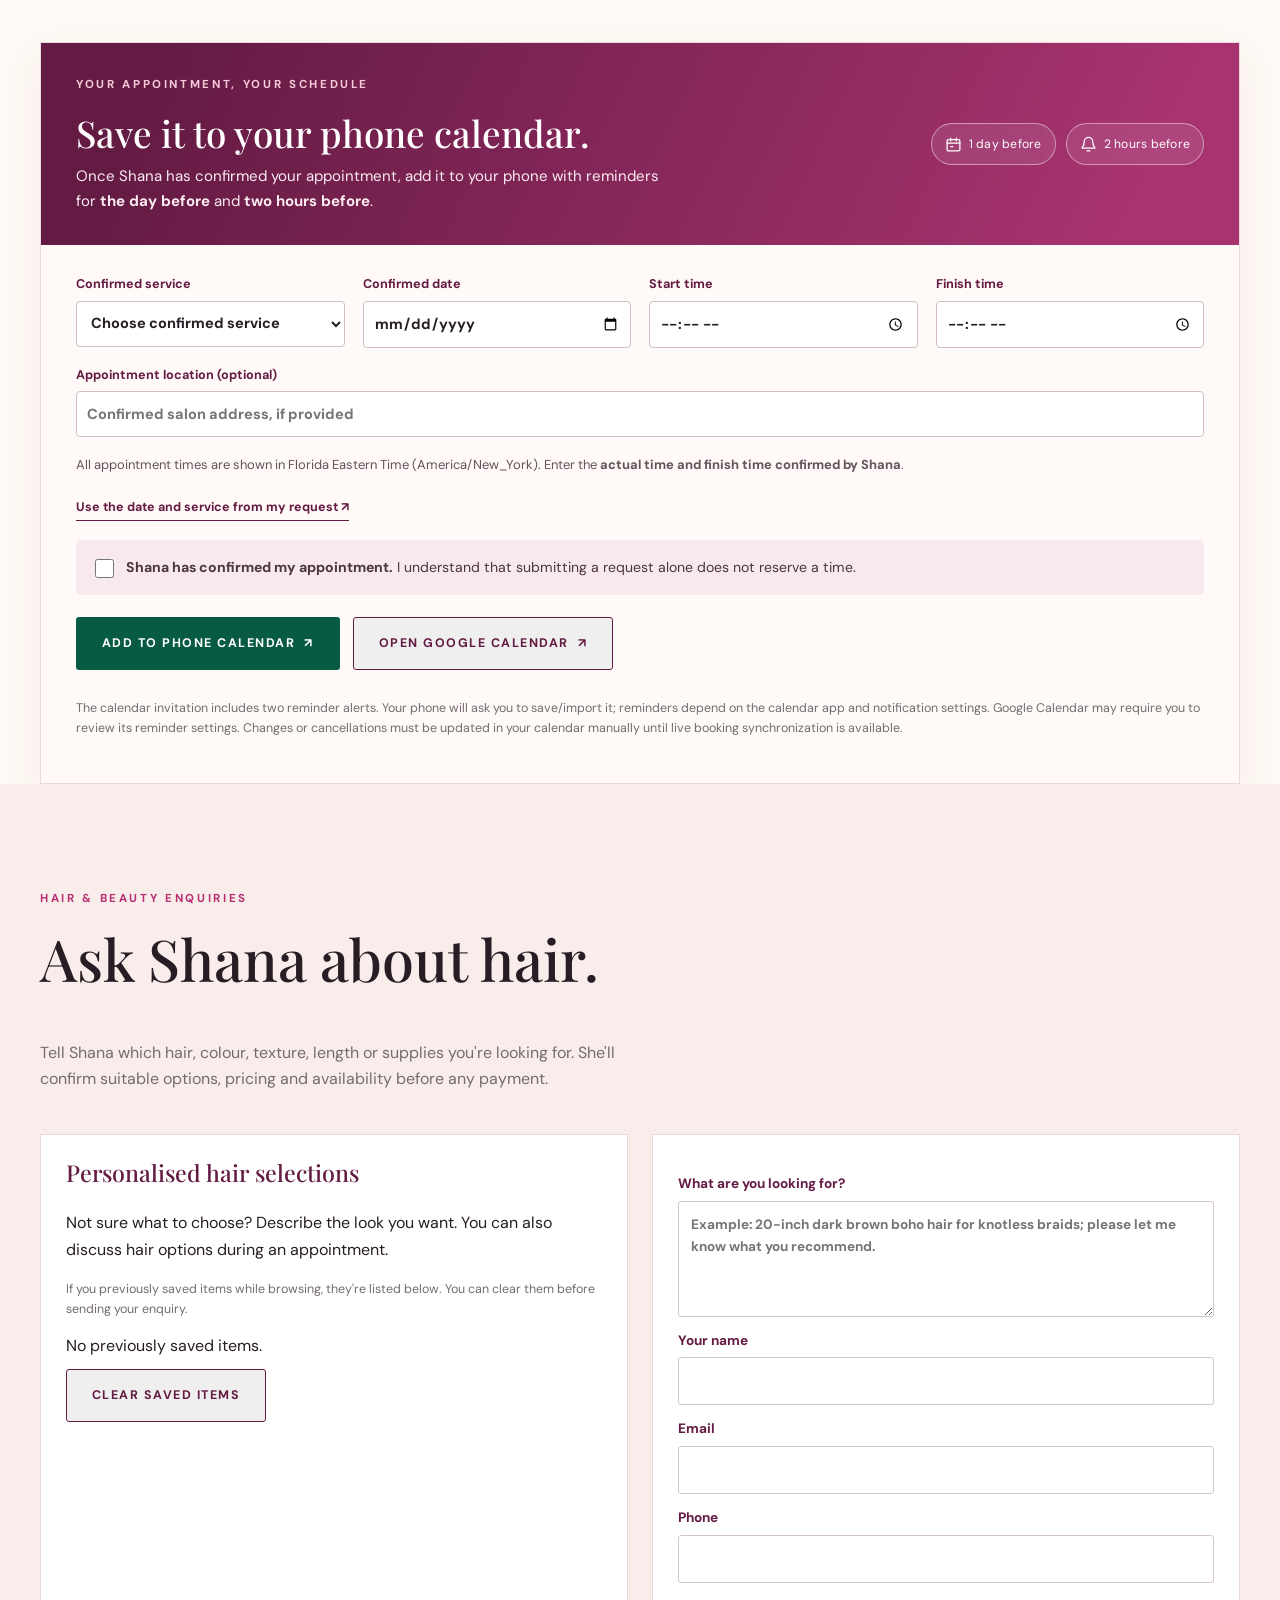
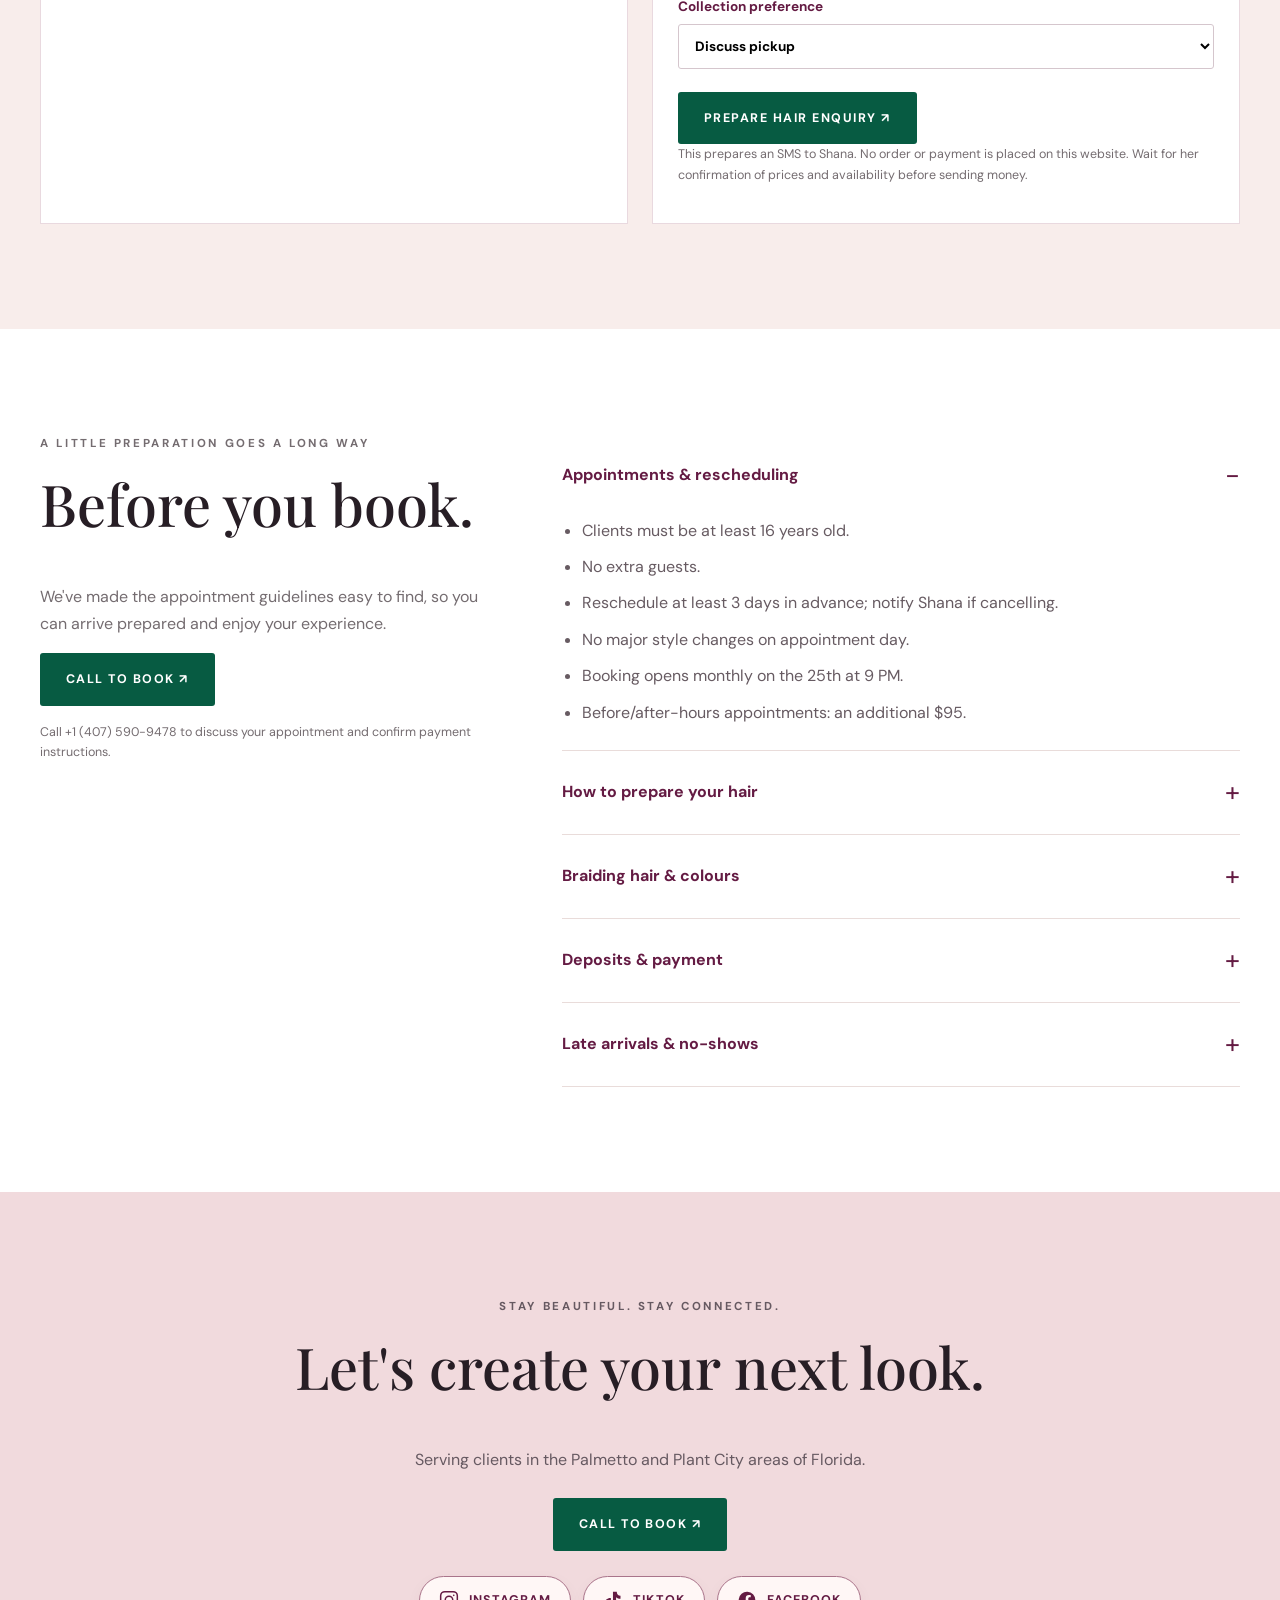
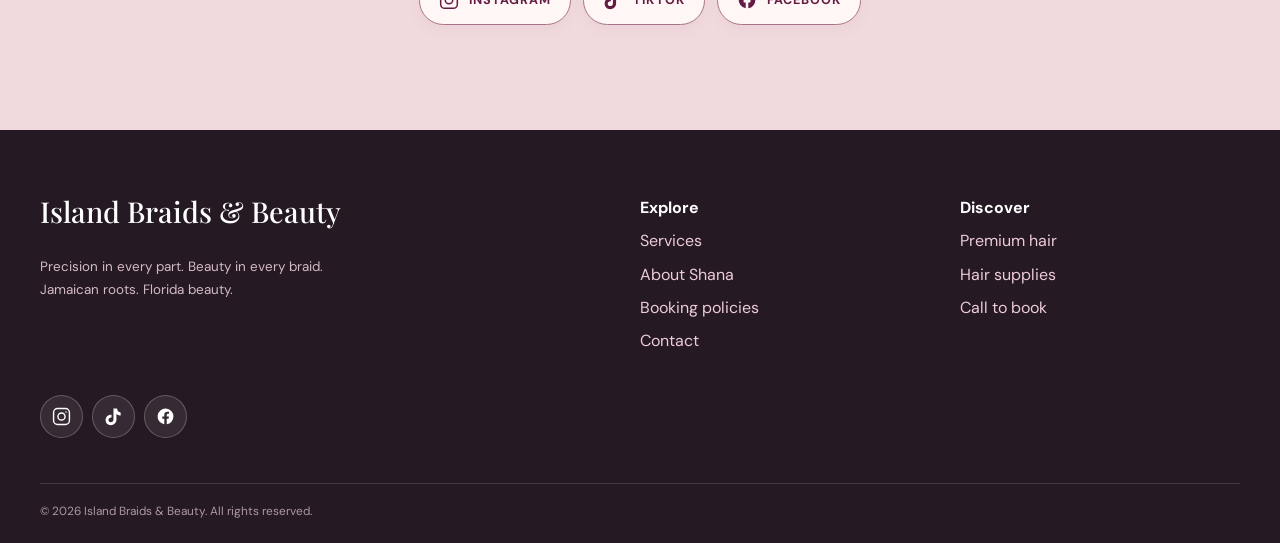
==== commit 93556105: "Remove suspended legacy store and outdated product listings; enable direct hair enquiries without pa" ====
--- a/index.html
+++ b/index.html
@@ -184,6 +184,20 @@
 .ib-curated-hint{color:#785e6c;font-size:.74rem;letter-spacing:.04em;margin:15px 0 0}
 @media(max-width:1020px){.ib-reels-track{grid-auto-columns:minmax(220px,32%)}}
 @media(max-width:660px){.ib-reels-curated{margin-bottom:34px;padding:25px 0 22px}.ib-curated-topline{display:block;margin-bottom:17px}.ib-curated-topline h3{font-size:2rem}.ib-curated-topline p:not(.eyebrow){font-size:.87rem}.ib-curated-counter{display:inline-block;margin-top:13px}.ib-reels-track{grid-auto-columns:min(73vw,290px);gap:12px}.ib-reel-feature-frame{aspect-ratio:9/14}.ib-reel-feature-body h3{font-size:1.2rem}}
+</style><style id="ib-new-hair-enquiry-2026">
+.ib-hair-enquiry{background:#fff8f7}
+.ib-hair-edit-layout{display:grid;grid-template-columns:minmax(0,1.12fr) minmax(0,1fr);gap:clamp(25px,5vw,70px);align-items:center}
+.ib-hair-edit-visual{position:relative;display:grid;grid-template-columns:1.15fr .8fr;gap:12px;min-height:450px}
+.ib-hair-edit-visual img{width:100%;height:100%;min-height:450px;object-fit:cover;display:block;border-radius:15px;box-shadow:0 15px 35px #31122118}
+.ib-hair-edit-visual img:nth-child(2){height:80%;min-height:360px;align-self:center}
+.ib-hair-edit-stamp{position:absolute;left:24px;bottom:18px;color:#fff;background:#5f2248d9;border:1px solid #fff5;border-radius:99px;padding:11px 17px;font-size:.7rem;text-transform:uppercase;letter-spacing:.12em;font-weight:700;backdrop-filter:blur(5px)}
+.ib-hair-edit-copy h2{font-size:clamp(2.3rem,4.8vw,4.5rem);color:#641b43;line-height:1.07}
+.ib-hair-edit-copy>p:not(.eyebrow){font-size:.96rem;line-height:1.7;color:#655963}
+.ib-hair-edit-copy .ib-hair-note{border-left:3px solid #c55e90;padding-left:13px;margin:24px 0}
+.ib-hair-edit-copy .actions{justify-content:flex-start;flex-wrap:wrap}
+.ib-hair-request .ib-panel h3{color:#641b43;font-size:1.45rem;margin-top:0}
+@media(max-width:800px){.ib-hair-edit-layout{grid-template-columns:1fr}.ib-hair-edit-visual{min-height:280px}.ib-hair-edit-visual img{min-height:290px;max-height:390px}.ib-hair-edit-visual img:nth-child(2){min-height:225px}.ib-hair-edit-copy h2{font-size:clamp(2.4rem,9vw,3.7rem)}}
+@media(max-width:520px){.ib-hair-edit-visual{min-height:245px;gap:8px}.ib-hair-edit-visual img{min-height:245px;max-height:300px}.ib-hair-edit-visual img:nth-child(2){min-height:200px}.ib-hair-edit-stamp{bottom:12px;left:10px;padding:9px 11px;font-size:.55rem}.ib-hair-edit-copy .actions .btn{flex:1 1 auto;text-align:center}}
 </style></head><body>
 <a class="skip" href="#main">Skip to content</a>
 <div class="topbar">Jamaican roots · Florida beauty · Your signature look</div>
@@ -292,7 +306,22 @@
 <div class="ib-native-body"><p class="ib-native-kicker">From the Hair Store</p><h3>Premium Hair Collection</h3><p>Discover the hair collections behind your next signature look.</p>
 <a class="ib-native-visit" target="_blank" rel="noopener noreferrer" href="https://www.instagram.com/reel/DMty3PQOV2U/">See this look on Instagram ↗</a></div></article></div>
 <div class="ib-native-outro"><div><p class="eyebrow">See more of the magic</p><h3>New styles. Fresh inspiration.</h3><p>Follow Shana for more of her newest looks, braiding demonstrations and transformations.</p></div><a class="btn btn-primary" href="https://www.instagram.com/islandbraids.us/" target="_blank" rel="noopener noreferrer">Follow @islandbraids.us ↗</a></div>
-</div></section><section class="section shop" id="shop"><div class="wrap"><p class="eyebrow">More to love</p><div class="section-title-row"><div><h2>The hair edit.</h2><p class="section-lead">Explore beautiful textures, bundles, lace and premium hair essentials in our dedicated store.</p></div><a class="btn btn-primary" href="#shop">Shop premium hair ↗</a></div><div class="shop-grid"><article class="product"><div class="product-image" role="img" aria-label="Island Braids body wave bundles product photograph"></div><div class="product-body"><span class="pill">Hair collection</span><h3>Body wave hair bundles</h3><a href="#cart" class="text-link ib-add">Add to bag +</a></div></article><article class="product"><div class="product-image" role="img" aria-label="Island Braids water wave bundles product photograph"></div><div class="product-body"><span class="pill">Hair collection</span><h3>Water wave bundles</h3><a href="#cart" class="text-link ib-add">Add to bag +</a></div></article><article class="product"><div class="product-image" role="img" aria-label="Island Braids water wave frontal product photograph"></div><div class="product-body"><span class="pill">Hair collection</span><h3>Waterwave HD lace frontal</h3><a href="#cart" class="text-link ib-add">Add to bag +</a></div></article><article class="product"><div class="product-image" role="img" aria-label="Island Braids kinky straight frontal product photograph"></div><div class="product-body"><span class="pill">Hair collection</span><h3>Kinky straight HD lace frontal</h3><a href="#cart" class="text-link ib-add">Add to bag +</a></div></article></div><p class="note" style="margin-top:18px">Product listings are collection previews, not live inventory; check the shop for current options and prices. <a href="https://thejamaicabrand.com/hair/" target="_blank" rel="noopener noreferrer">Explore hair supplies ↗</a></p></div></section>
+</div></section><section class="section shop ib-hair-enquiry" id="shop" aria-labelledby="ib-hair-shop-title">
+<div class="wrap">
+<div class="ib-hair-edit-layout">
+<div class="ib-hair-edit-visual" aria-label="Genuine Island Braids hair inspiration">
+  <img src="./assets/instagram/featured-dxar.webp" alt="Original Island Braids hair styling inspiration" loading="lazy" decoding="async">
+  <img src="./assets/instagram/featured-dwaa.webp" alt="Original Island Braids braiding work" loading="lazy" decoding="async">
+  <span class="ib-hair-edit-stamp">Hair, chosen for your look</span>
+</div>
+<div class="ib-hair-edit-copy"><p class="eyebrow">Hair &amp; beauty, the Island way</p>
+<h2 id="ib-hair-shop-title">Your dream hair starts here.</h2>
+<p>Looking for beautiful hair, a particular colour, lace, length or texture? Tell Shana what you're after and she'll discuss suitable options, availability and pricing directly with you.</p>
+<p class="ib-hair-note">No old-store links or outdated product listings. Every hair and supply request is confirmed personally before payment.</p>
+<div class="actions">
+<a class="btn btn-primary" href="#cart">Ask about hair &amp; supplies ↗</a>
+<a class="btn btn-outline" href="#gallery">See real hair looks ↗</a>
+</div></div></div></div></section>
 <section id="appointments" class="section" style="background:white"><div class="wrap"><p class="eyebrow">Appointments</p><h2>Request your appointment.</h2><p class="section-lead">Select a service and preferred time. Shana will confirm availability before your appointment is secured.</p><div class="ib-grid"><form class="ib-panel" id="ib-booking"><label>Service<select name="service" required><option value="">Choose service</option><option>Braids / protective style</option><option>Boho braids</option><option>Sew-in</option><option>Wig install</option><option>Hair consultation</option></select></label><label>Preferred date<input type="date" name="date" required></label><label>Preferred time<input type="time" name="time" required></label><label>Full name<input name="name" autocomplete="name" required></label><label>Email<input name="email" type="email" autocomplete="email" required></label><label>Phone<input name="phone" type="tel" autocomplete="tel" required></label><label>Hair colour and notes<textarea name="notes" rows="3" placeholder="Colour, style, details"></textarea></label><label><input type="checkbox" required> I have read the <a href="#policies">booking policies</a></label><button class="btn btn-primary" type="submit">Prepare booking request</button><p class="note">This prepares a text message to Shana at +1 (407) 590-9478. Your device must support SMS, and you must tap Send. It does not automatically reserve a slot.</p></form><div class="ib-panel"><h3>Booking made simple</h3><p>Tell us the service and time you want. Shana will respond to confirm availability, pricing and your deposit.</p><p>Bookings are only confirmed after Shana accepts the appointment.</p><p><a class="btn btn-outline" href="tel:+14075909478">Call Shana: (407) 590-9478</a></p><p><a class="btn btn-outline" href="#ib-calendar">Confirmed already? Add to Calendar ↗</a></p><p class="note">Card checkout and live availability will be added after a secure provider is configured.</p></div></div></div></section><div class="ib-calendar-wrap" id="ib-calendar">
   <div class="ib-calendar-heading">
     <div class="ib-calendar-heading-text">
@@ -332,19 +361,37 @@
     <p class="note">The calendar invitation includes two reminder alerts. Your phone will ask you to save/import it; reminders depend on the calendar app and notification settings. Google Calendar may require you to review its reminder settings. Changes or cancellations must be updated in your calendar manually until live booking synchronization is available.</p>
   </form>
 </div>
-<section id="cart" class="section" style="background:#f8edeb"><div class="wrap"><p class="eyebrow">Premium hair store</p><h2>Your shopping bag.</h2><p class="section-lead">Add the products you want, choose a preferred payment method and request an order. Product availability and pricing are confirmed before payment.</p><div class="ib-grid"><div class="ib-panel"><div id="ib-items" aria-live="polite">Your bag is empty.</div><button type="button" class="btn btn-outline" id="ib-clear">Clear bag</button></div><form class="ib-panel" id="ib-order"><label>Your name<input name="name" autocomplete="name" required></label><label>Email<input name="email" type="email" autocomplete="email" required></label><label>Phone<input name="phone" type="tel" autocomplete="tel" required></label><label>Delivery preference<select name="delivery"><option>Discuss delivery</option><option>Discuss pickup</option></select></label><label>Preferred payment method<select name="payment"><option>Zelle - confirm payment with Shana</option><option>Cash App - confirm payment with Shana</option></select></label><button class="btn btn-primary" type="submit">Prepare order request</button><p class="note">No card information is requested or collected here. A secure card payment link requires a connected payment processor. Zelle/Cash App payments are verified by Shana; a screenshot is not proof of receipt.</p></form></div></div></section><section class="section policies" id="policies"><div class="wrap policy-layout"><div class="policy-intro"><p class="eyebrow">A little preparation goes a long way</p><h2>Before you book.</h2><p>We've made the appointment guidelines easy to find, so you can arrive prepared and enjoy your experience.</p><a class="btn btn-primary" href="#appointments">Call to book ↗</a><p class="note" style="margin-top:16px">Call +1 (407) 590-9478 to discuss your appointment and confirm payment instructions.</p></div><div><details open><summary>Appointments &amp; rescheduling</summary><ul><li>Clients must be at least 16 years old.</li><li>No extra guests.</li><li>Reschedule at least 3 days in advance; notify Shana if cancelling.</li><li>No major style changes on appointment day.</li><li>Booking opens monthly on the 25th at 9 PM.</li><li>Before/after-hours appointments: an additional $95.</li></ul></details><details><summary>How to prepare your hair</summary><ul><li>Arrive with hair washed, blow-dried and product-free.</li><li>Optional: bring your preferred scalp oil.</li><li>Hair under 4 inches requires a $30 consultation.</li></ul></details><details><summary>Braiding hair &amp; colours</summary><ul><li>Braiding hair is provided in colours 1, 1B and 2.</li><li>DM your desired colour at least 3 days before your appointment.</li><li>Request any other hair colours when booking.</li></ul></details><details><summary>Deposits &amp; payment</summary><ul><li>Booking fees count toward your service total.</li><li>Deposits are non-refundable and non-transferable.</li><li>Zelle: Petergay Austin — 407-590-9478.</li><li>Cash App: $Shanna876.</li><li>Send a screenshot after payment.</li><li>Call +1 (407) 590-9478 to verify payment instructions before sending money.</li></ul></details><details><summary>Late arrivals &amp; no-shows</summary><table class="late-table"><tr><td>Up to 12 minutes late</td><td>No fee</td></tr><tr><td>13–15 minutes late</td><td>$30 fee or cancellation</td></tr><tr><td>20+ minutes late</td><td>Cancelled; deposit lost</td></tr><tr><td>No call / no show</td><td>Cancelled; deposit invalid</td></tr></table><p class="note">The source policy does not specify the treatment of arrivals 16–19 minutes late; contact Shana for clarification.</p></details></div></div></section>
+<section id="cart" class="section ib-hair-request" style="background:#f8edeb">
+<div class="wrap"><p class="eyebrow">Hair &amp; beauty enquiries</p>
+<h2>Ask Shana about hair.</h2>
+<p class="section-lead">Tell Shana which hair, colour, texture, length or supplies you're looking for. She'll confirm suitable options, pricing and availability before any payment.</p>
+<div class="ib-grid">
+<div class="ib-panel"><h3>Personalised hair selections</h3>
+<p>Not sure what to choose? Describe the look you want. You can also discuss hair options during an appointment.</p>
+<p class="note">If you previously saved items while browsing, they're listed below. You can clear them before sending your enquiry.</p>
+<div id="ib-items" aria-live="polite">No previously saved items.</div><button type="button" class="btn btn-outline" id="ib-clear">Clear saved items</button></div>
+<form class="ib-panel" id="ib-order">
+<label>What are you looking for?<textarea name="request" rows="4" placeholder="Example: 20-inch dark brown boho hair for knotless braids; please let me know what you recommend." required></textarea></label>
+<label>Your name<input name="name" autocomplete="name" required></label>
+<label>Email<input name="email" type="email" autocomplete="email" required></label>
+<label>Phone<input name="phone" type="tel" autocomplete="tel" required></label>
+<label>Collection preference<select name="delivery"><option>Discuss pickup</option><option>Discuss delivery</option></select></label>
+<button class="btn btn-primary" type="submit">Prepare hair enquiry ↗</button>
+<p class="note">This prepares an SMS to Shana. No order or payment is placed on this website. Wait for her confirmation of prices and availability before sending money.</p>
+</form></div></div></section>
+<section class="section policies" id="policies"><div class="wrap policy-layout"><div class="policy-intro"><p class="eyebrow">A little preparation goes a long way</p><h2>Before you book.</h2><p>We've made the appointment guidelines easy to find, so you can arrive prepared and enjoy your experience.</p><a class="btn btn-primary" href="#appointments">Call to book ↗</a><p class="note" style="margin-top:16px">Call +1 (407) 590-9478 to discuss your appointment and confirm payment instructions.</p></div><div><details open><summary>Appointments &amp; rescheduling</summary><ul><li>Clients must be at least 16 years old.</li><li>No extra guests.</li><li>Reschedule at least 3 days in advance; notify Shana if cancelling.</li><li>No major style changes on appointment day.</li><li>Booking opens monthly on the 25th at 9 PM.</li><li>Before/after-hours appointments: an additional $95.</li></ul></details><details><summary>How to prepare your hair</summary><ul><li>Arrive with hair washed, blow-dried and product-free.</li><li>Optional: bring your preferred scalp oil.</li><li>Hair under 4 inches requires a $30 consultation.</li></ul></details><details><summary>Braiding hair &amp; colours</summary><ul><li>Braiding hair is provided in colours 1, 1B and 2.</li><li>DM your desired colour at least 3 days before your appointment.</li><li>Request any other hair colours when booking.</li></ul></details><details><summary>Deposits &amp; payment</summary><ul><li>Booking fees count toward your service total.</li><li>Deposits are non-refundable and non-transferable.</li><li>Zelle: Petergay Austin — 407-590-9478.</li><li>Cash App: $Shanna876.</li><li>Send a screenshot after payment.</li><li>Call +1 (407) 590-9478 to verify payment instructions before sending money.</li></ul></details><details><summary>Late arrivals &amp; no-shows</summary><table class="late-table"><tr><td>Up to 12 minutes late</td><td>No fee</td></tr><tr><td>13–15 minutes late</td><td>$30 fee or cancellation</td></tr><tr><td>20+ minutes late</td><td>Cancelled; deposit lost</td></tr><tr><td>No call / no show</td><td>Cancelled; deposit invalid</td></tr></table><p class="note">The source policy does not specify the treatment of arrivals 16–19 minutes late; contact Shana for clarification.</p></details></div></div></section>
 <section class="section contact" id="contact"><div class="wrap"><p class="eyebrow">Stay beautiful. Stay connected.</p><h2>Let's create your next look.</h2><p>Serving clients in the Palmetto and Plant City areas of Florida.</p><div class="actions" style="justify-content:center"><a href="#appointments" class="btn btn-primary">Call to book ↗</a></div><div class="social" aria-label="Island Braids social media"><a class="ib-social-link" aria-label="Visit Island Braids on Instagram" href="https://www.instagram.com/islandbraids.us/" target="_blank" rel="noopener noreferrer"><svg aria-hidden="true" viewBox="0 0 24 24" fill="none" stroke="currentColor" stroke-width="1.8" stroke-linecap="round" stroke-linejoin="round"><rect x="2" y="2" width="20" height="20" rx="5"/><circle cx="12" cy="12" r="4.5"/><circle cx="17.7" cy="6.4" r="1" fill="currentColor" stroke="none"/></svg><span>Instagram</span></a><a class="ib-social-link" aria-label="Visit Shana on TikTok" href="https://www.tiktok.com/@876shana" target="_blank" rel="noopener noreferrer"><svg aria-hidden="true" viewBox="0 0 24 24" fill="currentColor"><path d="M16.5 2c.16 3 1.75 4.73 4.5 4.91v3.69c-2.04-.03-3.8-.68-5.29-1.88v7.13c0 4.36-3.23 7.11-7.2 7.11-3.66 0-6.51-2.81-6.51-6.46 0-4.32 3.41-7.04 7.46-6.73v3.7c-1.86-.32-3.81.85-3.81 2.95 0 1.55 1.17 2.85 2.86 2.85 1.95 0 3.44-1.3 3.44-3.51V2h4.55Z"/></svg><span>TikTok</span></a><a class="ib-social-link" aria-label="Visit Island Braids on Facebook" href="https://www.facebook.com/IslandBraidsAndBeauty/" target="_blank" rel="noopener noreferrer"><svg aria-hidden="true" viewBox="0 0 24 24" fill="currentColor"><path d="M22 12a10 10 0 1 0-11.55 9.88v-7H7.91V12h2.54V9.8c0-2.5 1.49-3.88 3.78-3.88 1.09 0 2.23.2 2.23.2v2.46h-1.26c-1.24 0-1.63.77-1.63 1.56V12h2.77l-.44 2.88h-2.33v7A10 10 0 0 0 22 12Z"/></svg><span>Facebook</span></a></div></div></section></main>
-<footer class="footer"><div class="wrap"><div class="footer-inner"><div><h3>Island Braids &amp; Beauty</h3><p class="small">Precision in every part. Beauty in every braid.<br>Jamaican roots. Florida beauty.</p></div><div><strong>Explore</strong><a href="#services">Services</a><a href="#about">About Shana</a><a href="#policies">Booking policies</a><a href="#contact">Contact</a></div><div><strong>Discover</strong><a href="#shop">Premium hair</a><a href="https://thejamaicabrand.com/hair/" target="_blank" rel="noopener noreferrer">Hair supplies</a><a href="#appointments">Call to book</a></div></div><div class="ib-footer-social"><a aria-label="Instagram" href="https://www.instagram.com/islandbraids.us/" target="_blank" rel="noopener noreferrer"><svg aria-hidden="true" viewBox="0 0 24 24" fill="none" stroke="currentColor" stroke-width="1.8" stroke-linecap="round" stroke-linejoin="round"><rect x="2" y="2" width="20" height="20" rx="5"/><circle cx="12" cy="12" r="4.5"/><circle cx="17.7" cy="6.4" r="1" fill="currentColor" stroke="none"/></svg></a><a aria-label="TikTok" href="https://www.tiktok.com/@876shana" target="_blank" rel="noopener noreferrer"><svg aria-hidden="true" viewBox="0 0 24 24" fill="currentColor"><path d="M16.5 2c.16 3 1.75 4.73 4.5 4.91v3.69c-2.04-.03-3.8-.68-5.29-1.88v7.13c0 4.36-3.23 7.11-7.2 7.11-3.66 0-6.51-2.81-6.51-6.46 0-4.32 3.41-7.04 7.46-6.73v3.7c-1.86-.32-3.81.85-3.81 2.95 0 1.55 1.17 2.85 2.86 2.85 1.95 0 3.44-1.3 3.44-3.51V2h4.55Z"/></svg></a><a aria-label="Facebook" href="https://www.facebook.com/IslandBraidsAndBeauty/" target="_blank" rel="noopener noreferrer"><svg aria-hidden="true" viewBox="0 0 24 24" fill="currentColor"><path d="M22 12a10 10 0 1 0-11.55 9.88v-7H7.91V12h2.54V9.8c0-2.5 1.49-3.88 3.78-3.88 1.09 0 2.23.2 2.23.2v2.46h-1.26c-1.24 0-1.63.77-1.63 1.56V12h2.77l-.44 2.88h-2.33v7A10 10 0 0 0 22 12Z"/></svg></a></div><div class="bottom">© <span id="year">2026</span> Island Braids &amp; Beauty. All rights reserved.</div></div></footer><a href="#appointments" class="btn btn-primary sticky-book" aria-label="Go to appointment booking"><svg viewBox="0 0 24 24" fill="none" stroke="currentColor" stroke-linecap="round" stroke-linejoin="round" stroke-width="1.9" aria-hidden="true"><rect x="3" y="5" width="18" height="16" rx="2"/><path d="M16 3v4M8 3v4M3 10h18m-10 5 2 2 4-4"/></svg><span>Book</span></a>
+<footer class="footer"><div class="wrap"><div class="footer-inner"><div><h3>Island Braids &amp; Beauty</h3><p class="small">Precision in every part. Beauty in every braid.<br>Jamaican roots. Florida beauty.</p></div><div><strong>Explore</strong><a href="#services">Services</a><a href="#about">About Shana</a><a href="#policies">Booking policies</a><a href="#contact">Contact</a></div><div><strong>Discover</strong><a href="#shop">Premium hair</a><a href="#shop">Hair supplies</a><a href="#appointments">Call to book</a></div></div><div class="ib-footer-social"><a aria-label="Instagram" href="https://www.instagram.com/islandbraids.us/" target="_blank" rel="noopener noreferrer"><svg aria-hidden="true" viewBox="0 0 24 24" fill="none" stroke="currentColor" stroke-width="1.8" stroke-linecap="round" stroke-linejoin="round"><rect x="2" y="2" width="20" height="20" rx="5"/><circle cx="12" cy="12" r="4.5"/><circle cx="17.7" cy="6.4" r="1" fill="currentColor" stroke="none"/></svg></a><a aria-label="TikTok" href="https://www.tiktok.com/@876shana" target="_blank" rel="noopener noreferrer"><svg aria-hidden="true" viewBox="0 0 24 24" fill="currentColor"><path d="M16.5 2c.16 3 1.75 4.73 4.5 4.91v3.69c-2.04-.03-3.8-.68-5.29-1.88v7.13c0 4.36-3.23 7.11-7.2 7.11-3.66 0-6.51-2.81-6.51-6.46 0-4.32 3.41-7.04 7.46-6.73v3.7c-1.86-.32-3.81.85-3.81 2.95 0 1.55 1.17 2.85 2.86 2.85 1.95 0 3.44-1.3 3.44-3.51V2h4.55Z"/></svg></a><a aria-label="Facebook" href="https://www.facebook.com/IslandBraidsAndBeauty/" target="_blank" rel="noopener noreferrer"><svg aria-hidden="true" viewBox="0 0 24 24" fill="currentColor"><path d="M22 12a10 10 0 1 0-11.55 9.88v-7H7.91V12h2.54V9.8c0-2.5 1.49-3.88 3.78-3.88 1.09 0 2.23.2 2.23.2v2.46h-1.26c-1.24 0-1.63.77-1.63 1.56V12h2.77l-.44 2.88h-2.33v7A10 10 0 0 0 22 12Z"/></svg></a></div><div class="bottom">© <span id="year">2026</span> Island Braids &amp; Beauty. All rights reserved.</div></div></footer><a href="#appointments" class="btn btn-primary sticky-book" aria-label="Go to appointment booking"><svg viewBox="0 0 24 24" fill="none" stroke="currentColor" stroke-linecap="round" stroke-linejoin="round" stroke-width="1.9" aria-hidden="true"><rect x="3" y="5" width="18" height="16" rx="2"/><path d="M16 3v4M8 3v4M3 10h18m-10 5 2 2 4-4"/></svg><span>Book</span></a>
 <script>const menu=document.querySelector('.menu-toggle'),nav=document.querySelector('.nav');menu.addEventListener('click',()=>{const isOpen=nav.classList.toggle('open');menu.setAttribute('aria-expanded',String(isOpen));menu.setAttribute('aria-label',isOpen?'Close navigation':'Open navigation');menu.textContent=isOpen?'×':'☰'});document.querySelectorAll('.nav a').forEach(a=>a.addEventListener('click',()=>{nav.classList.remove('open');menu.setAttribute('aria-expanded','false');menu.textContent='☰'}));document.querySelector('#year').textContent=new Date().getFullYear();</script>
 <script>
 const ibKey='islandbraids-bag-2026';
 let ibBag=[];try{ibBag=JSON.parse(localStorage.getItem(ibKey)||'[]');if(!Array.isArray(ibBag))ibBag=[]}catch(e){ibBag=[]}
 const ibItems=document.getElementById('ib-items');
-function ibRender(){ibItems.replaceChildren();if(!ibBag.length){ibItems.textContent='Your bag is empty.';return}ibBag.forEach((item,i)=>{const row=document.createElement('div');row.className='ib-item';const label=document.createElement('span');label.textContent=item;const b=document.createElement('button');b.textContent='Remove';b.type='button';b.onclick=()=>{ibBag.splice(i,1);ibSave()};row.append(label,b);ibItems.append(row)})}
+function ibRender(){ibItems.replaceChildren();if(!ibBag.length){ibItems.textContent='No previously saved items.';return}ibBag.forEach((item,i)=>{const row=document.createElement('div');row.className='ib-item';const label=document.createElement('span');label.textContent=item;const b=document.createElement('button');b.textContent='Remove';b.type='button';b.onclick=()=>{ibBag.splice(i,1);ibSave()};row.append(label,b);ibItems.append(row)})}
 function ibSave(){localStorage.setItem(ibKey,JSON.stringify(ibBag));ibRender()}
 document.querySelectorAll('.ib-add').forEach(a=>a.addEventListener('click',()=>{ibBag.push(a.closest('.product').querySelector('h3').textContent);ibSave()}));
 document.getElementById('ib-clear').onclick=()=>{ibBag=[];ibSave()};
 function ibEmail(subject,body){const message=[subject,...body].join('\n');location.href='sms:+14075909478?body='+encodeURIComponent(message)}
 document.getElementById('ib-booking').addEventListener('submit',e=>{e.preventDefault();const d=new FormData(e.currentTarget);ibEmail('Island Braids appointment request',['Please confirm my appointment request','Service: '+d.get('service'),'Date: '+d.get('date'),'Time: '+d.get('time'),'Name: '+d.get('name'),'Email: '+d.get('email'),'Phone: '+d.get('phone'),'Notes: '+d.get('notes'),'Policies accepted: Yes'])});
-document.getElementById('ib-order').addEventListener('submit',e=>{e.preventDefault();if(!ibBag.length){alert('Please add a product to your bag first.');return}const d=new FormData(e.currentTarget);ibEmail('Island Braids order request',['Please confirm my order','Items: '+ibBag.join('; '),'Name: '+d.get('name'),'Email: '+d.get('email'),'Phone: '+d.get('phone'),'Fulfilment: '+d.get('delivery'),'Preferred payment: '+d.get('payment'),'Please confirm stock, product options and total before payment.'])});ibRender();
+document.getElementById('ib-order').addEventListener('submit',e=>{e.preventDefault();const d=new FormData(e.currentTarget);const request=String(d.get('request')||'').trim();if(!request){alert('Please describe the hair or supplies you are looking for.');return;}ibEmail('Island Braids hair and supplies enquiry',['Please advise on the following hair or supplies: '+request,'Previously saved items (if any): '+(ibBag.length?ibBag.join('; '):'None'),'Name: '+d.get('name'),'Email: '+d.get('email'),'Phone: '+d.get('phone'),'Preferred fulfilment: '+d.get('delivery'),'Please confirm suitable options, stock and price before any payment.'])});ibRender();
 </script><script src="./assets/js/calendar.js" defer></script><script src="./assets/js/gallery.js" defer></script><script>document.querySelectorAll('[data-book-service]').forEach(link=>link.addEventListener('click',()=>{const s=document.querySelector('#ib-booking select[name="service"]');if(s){s.value=link.getAttribute('data-book-service');s.dispatchEvent(new Event('change',{bubbles:true}))}}));</script><script src="./assets/js/hero-motion.js?v=20261008-3" defer></script><script src="./assets/js/featured-reels.js?v=20261008-user5" defer></script></body></html>
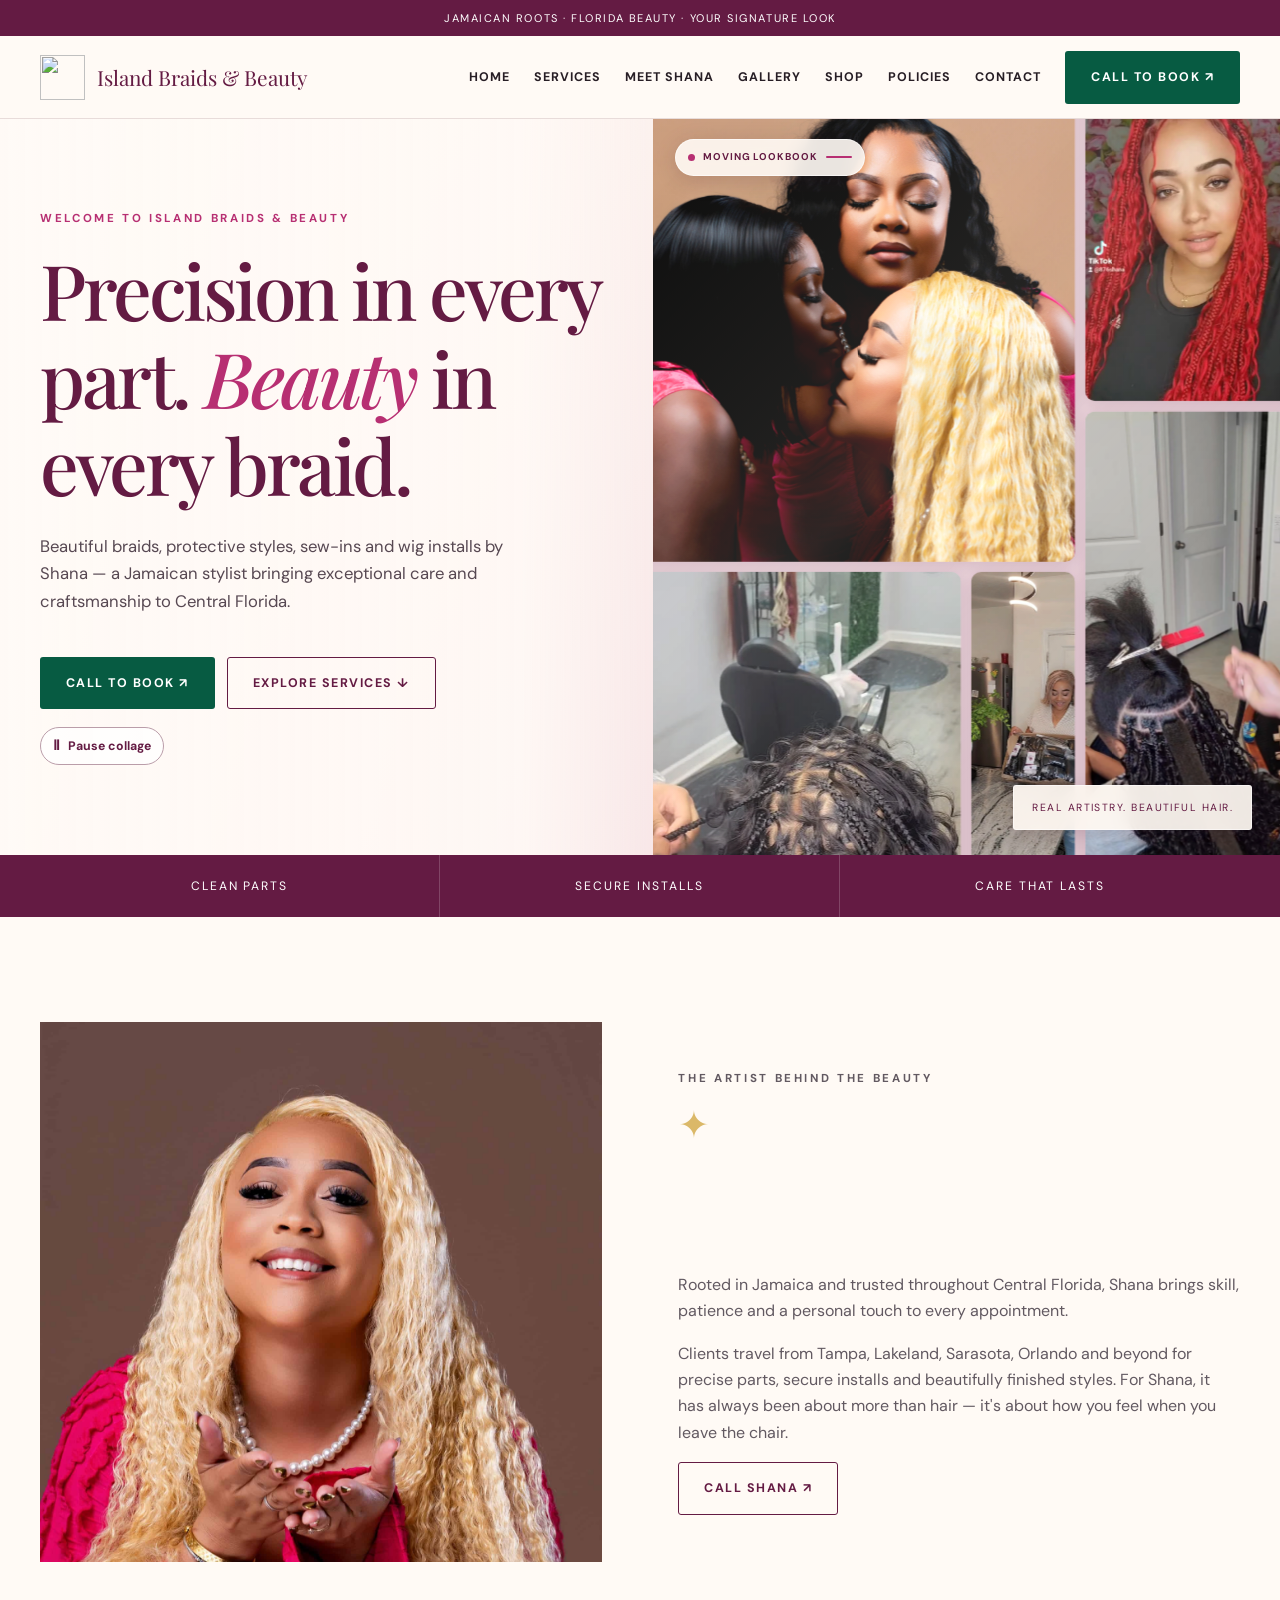
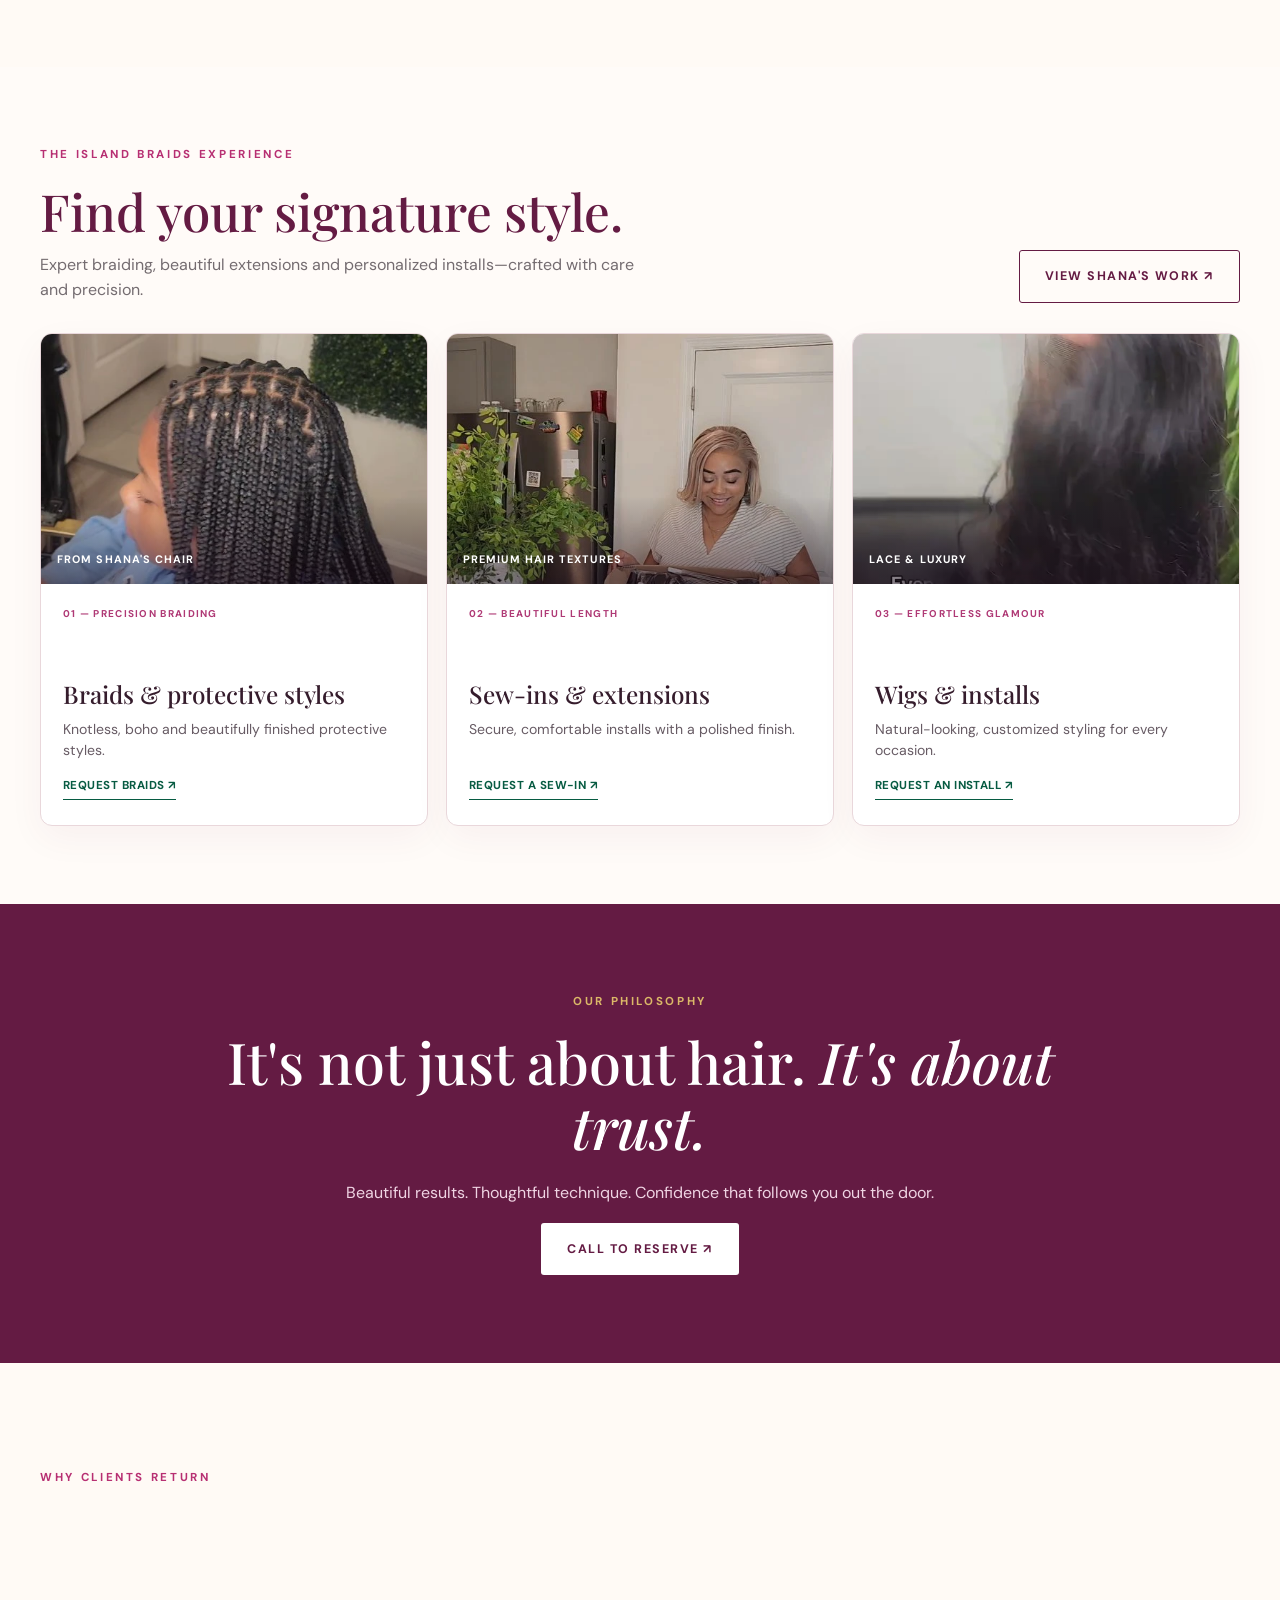
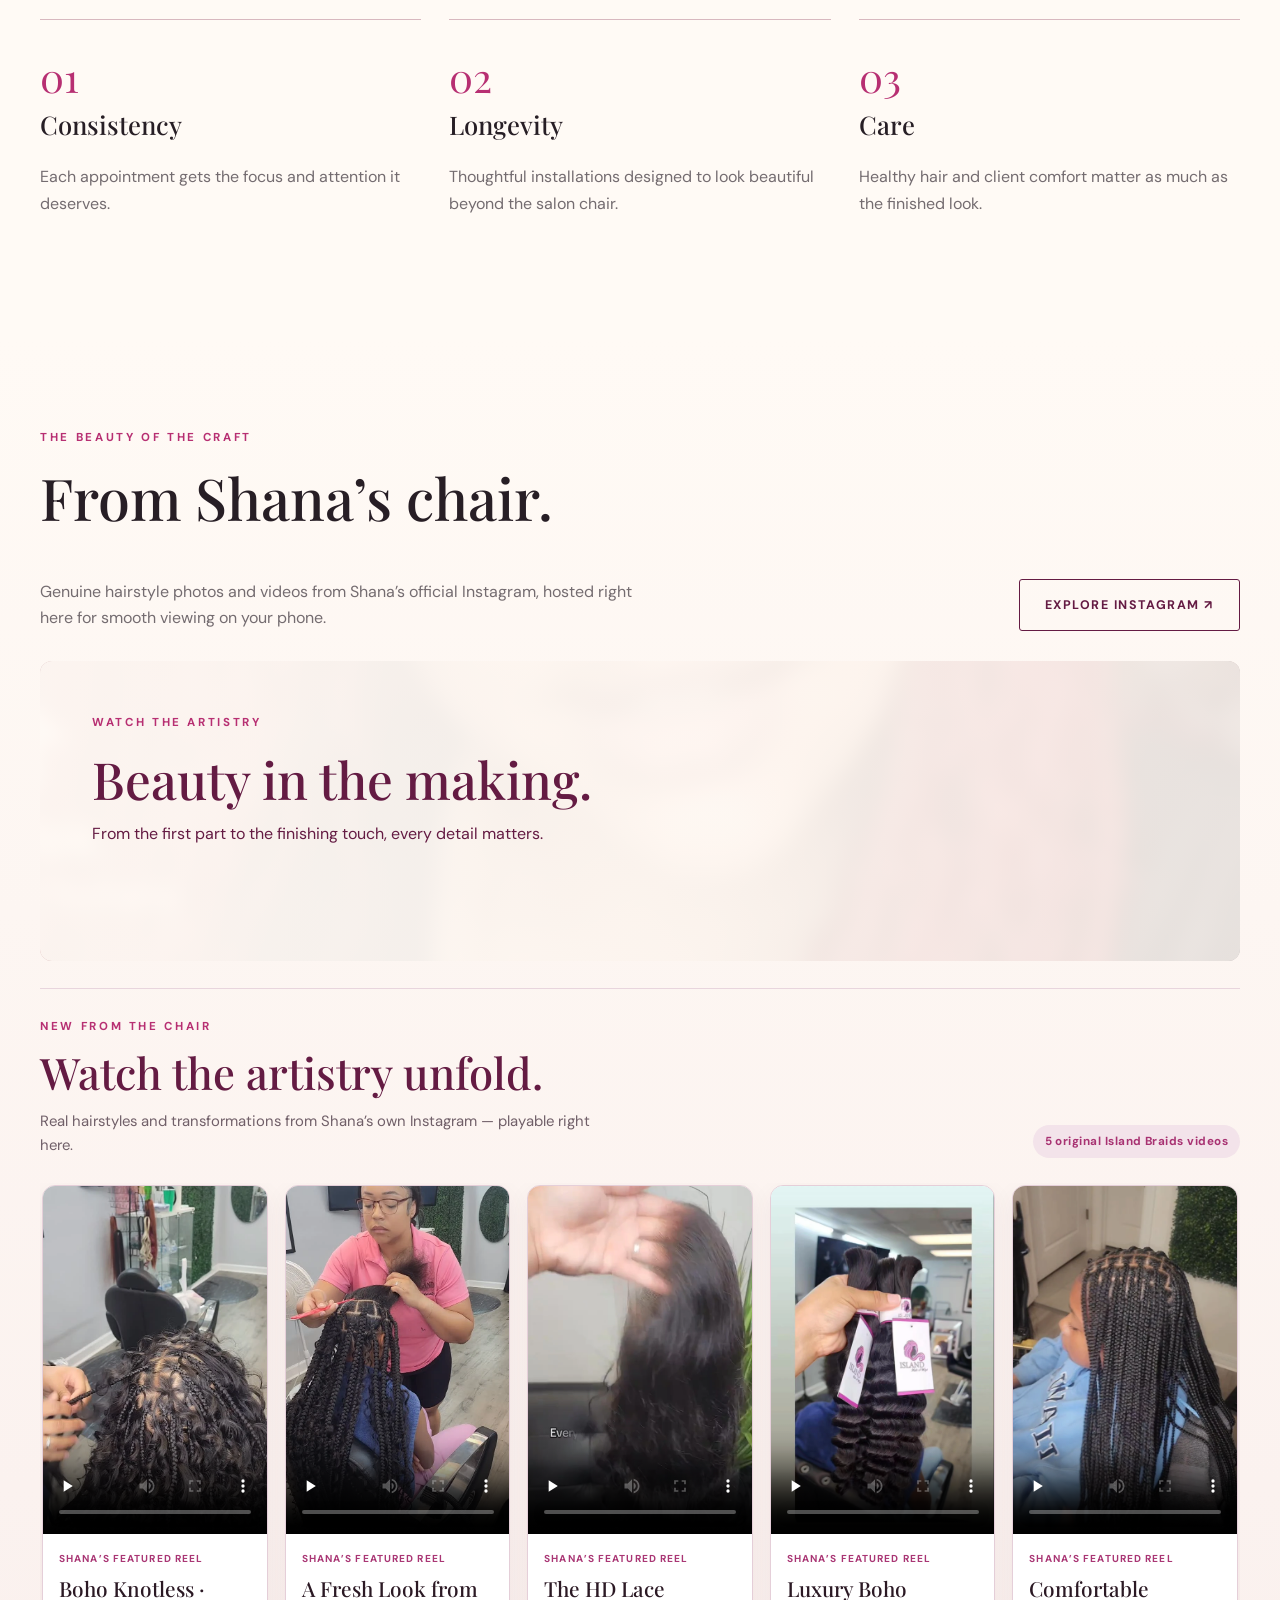
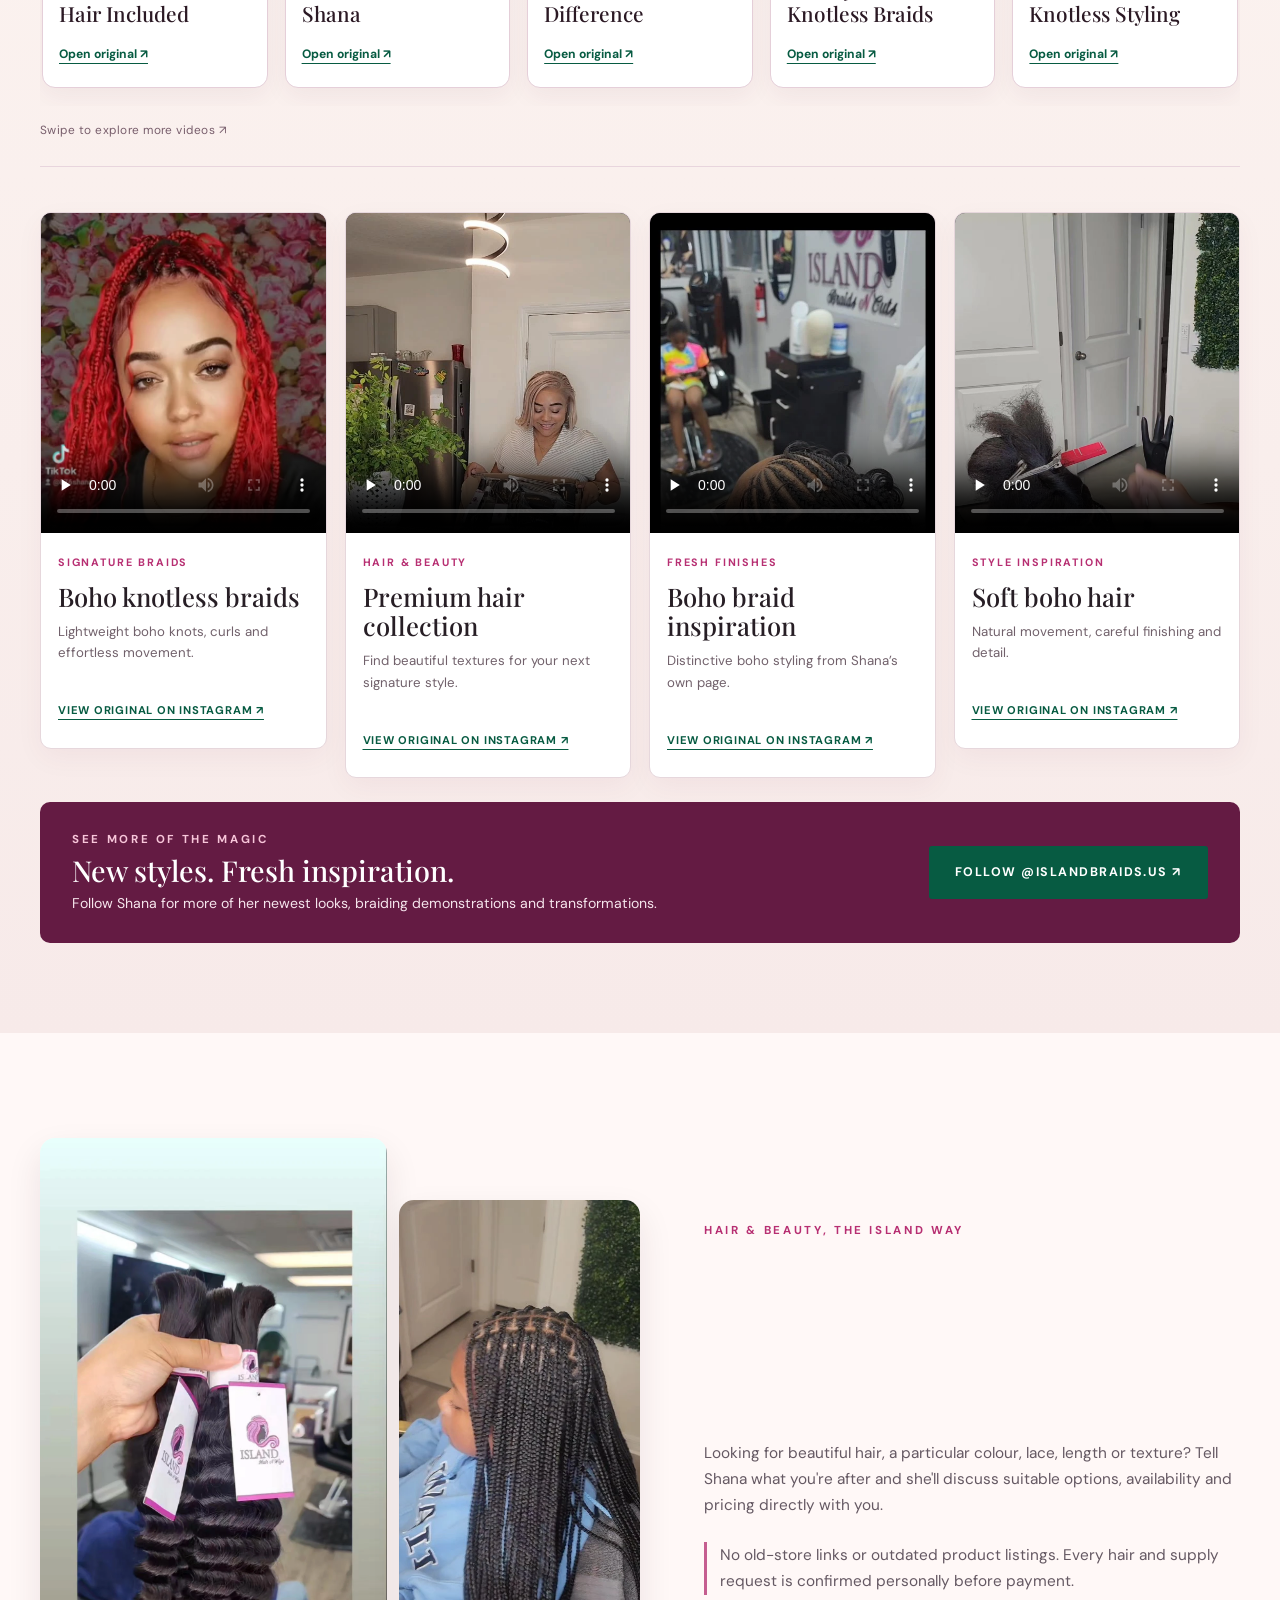
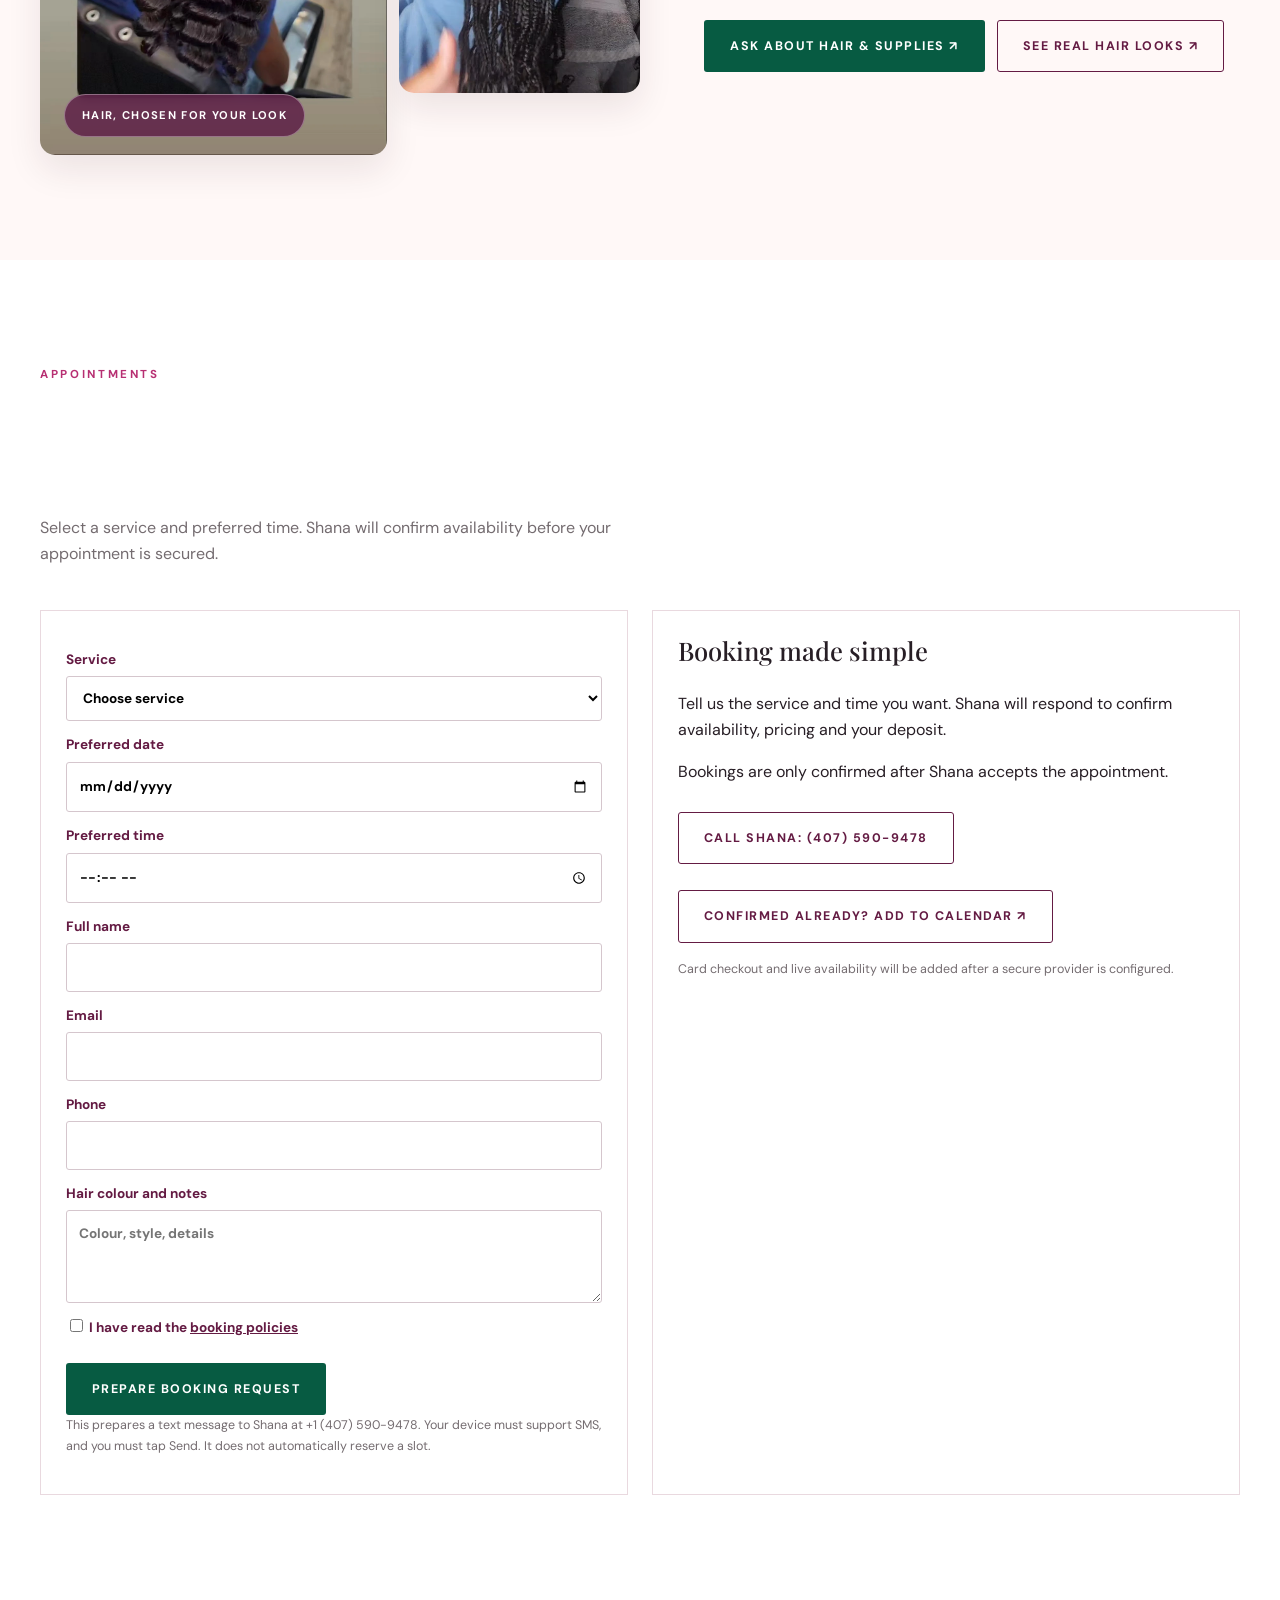
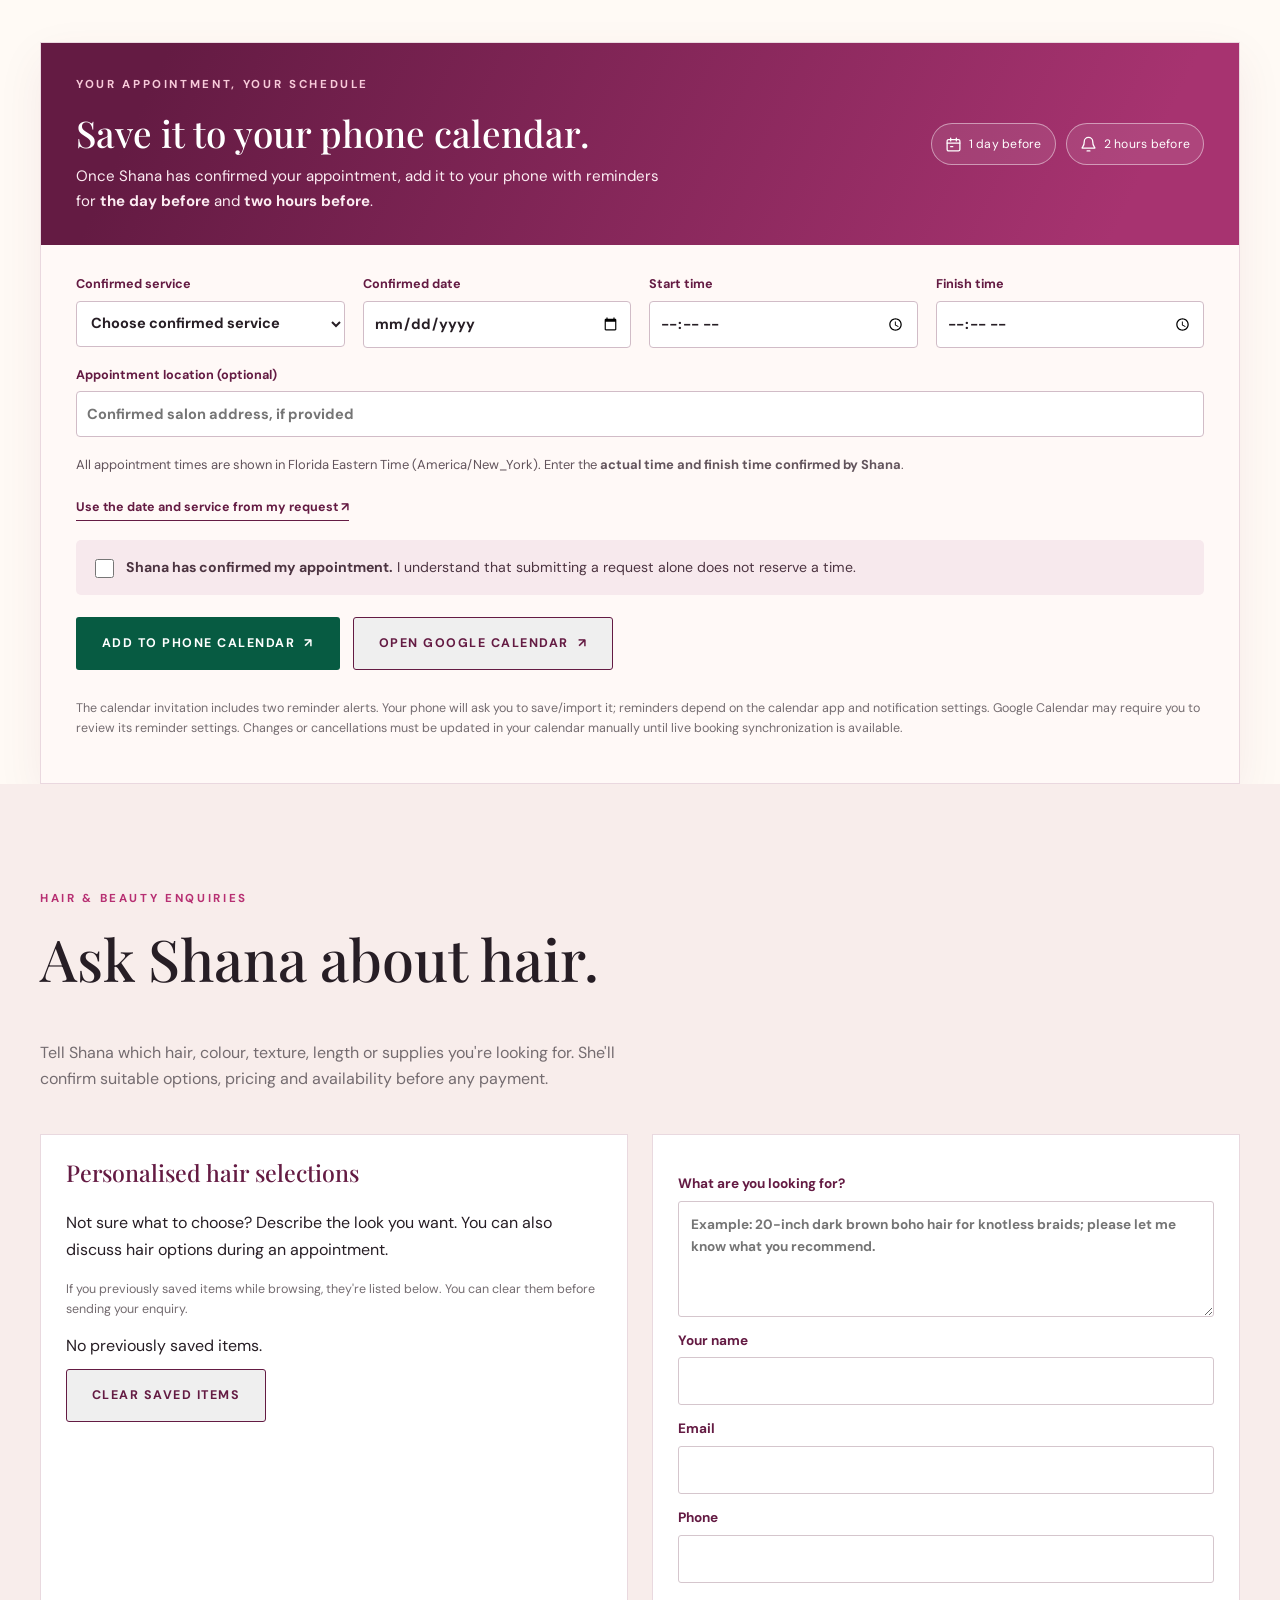
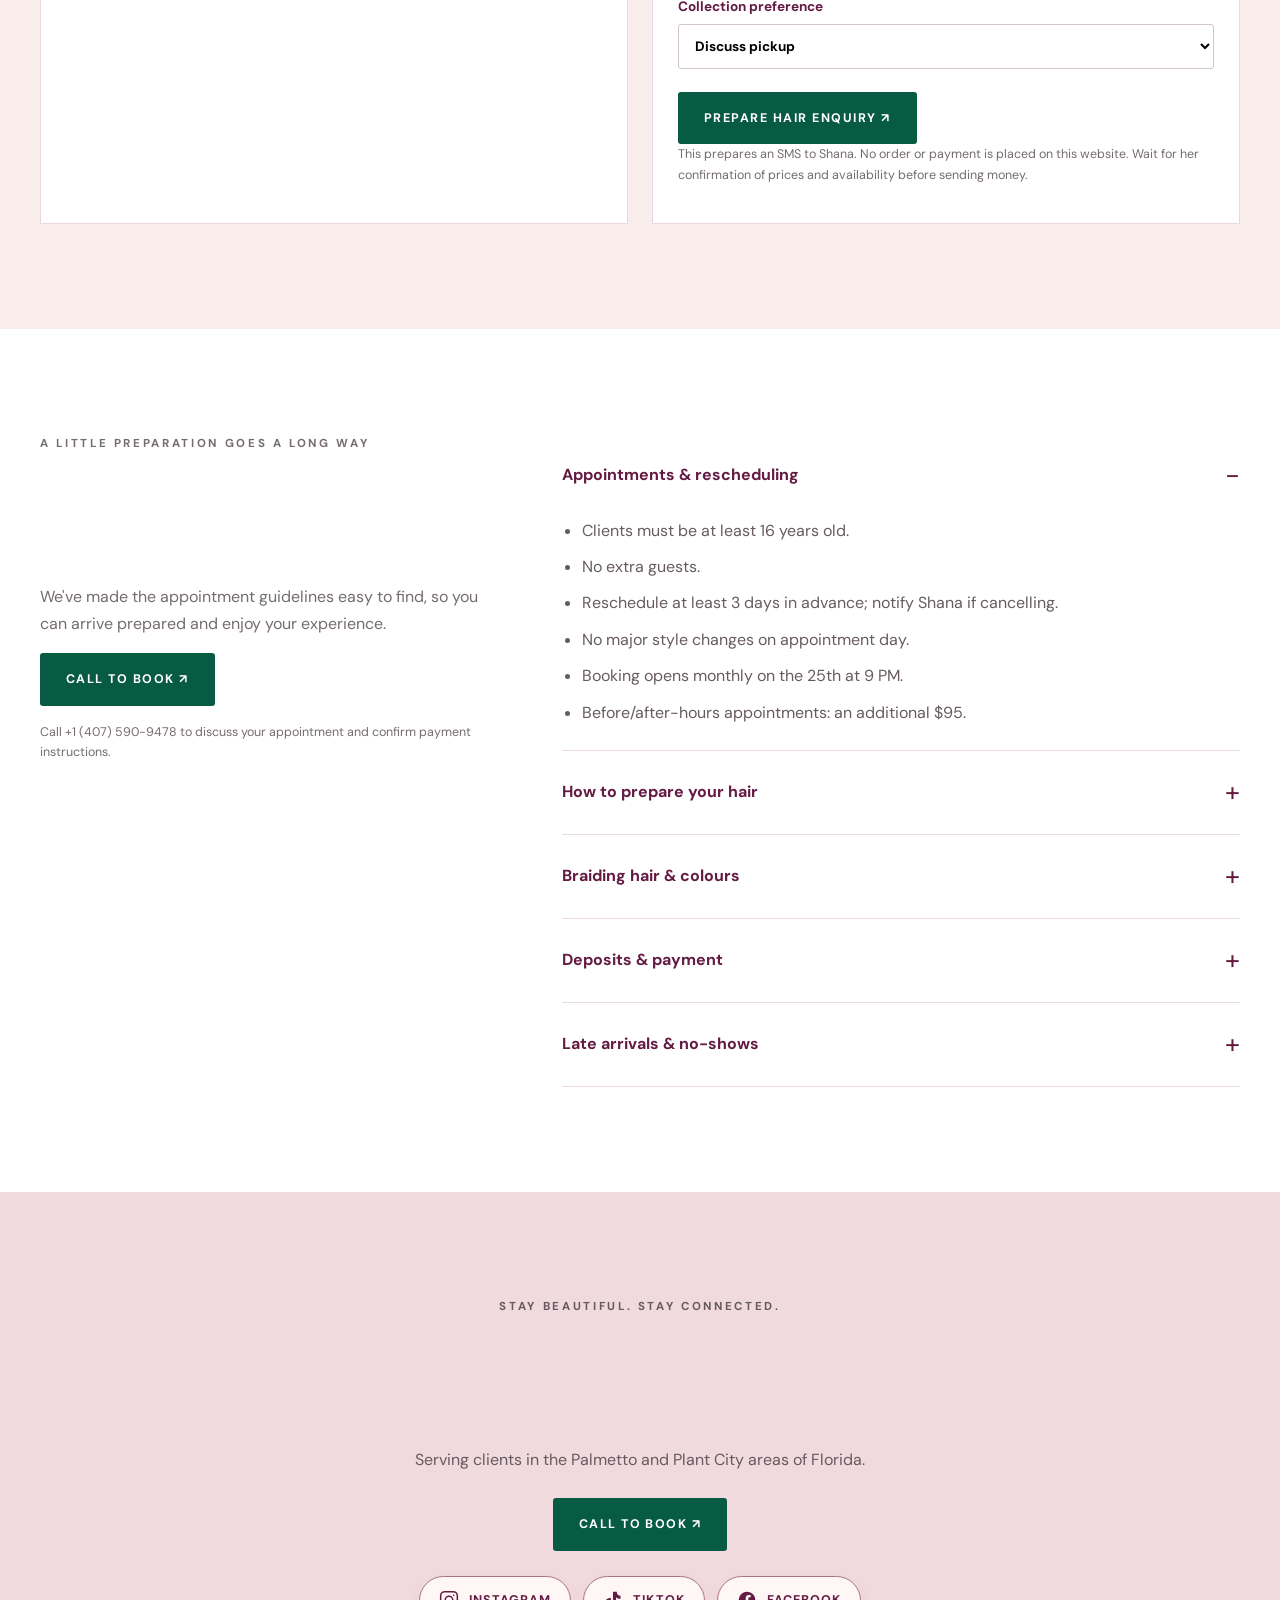
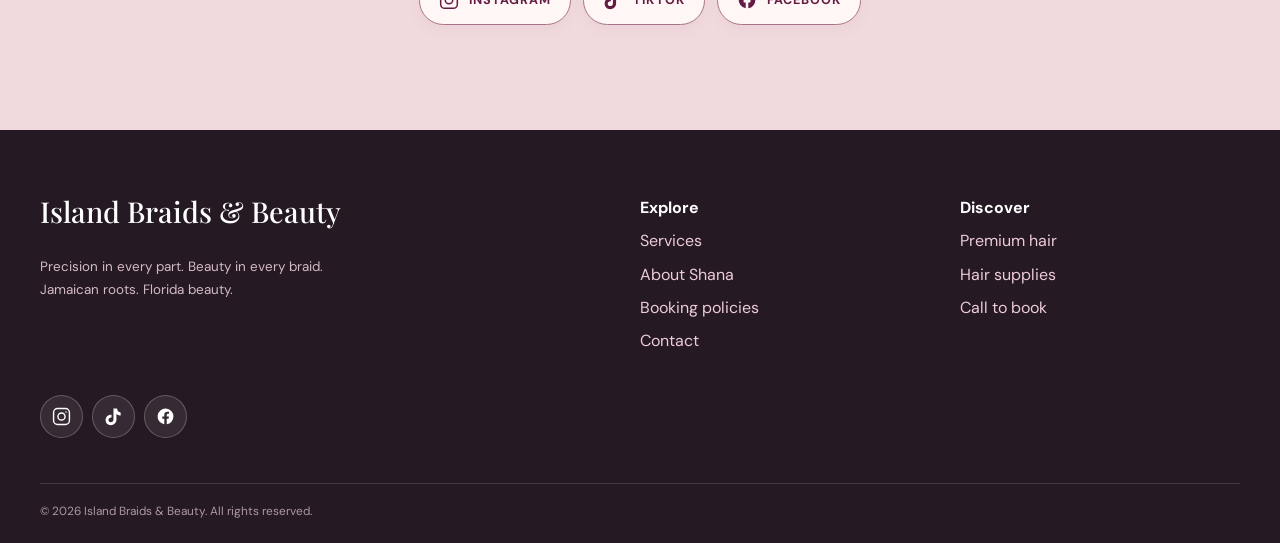
==== commit 4f3bf163: "Fill animated hero with five varied genuine client looks and a prominently visible native Reel" ====
--- a/index.html
+++ b/index.html
@@ -161,7 +161,7 @@
   .services-refined .service-body .text-link{font-size:.65rem}
 }
 @media(prefers-reduced-motion:reduce){.services-refined .service-visual>img{transition:none}}
-</style><link rel="stylesheet" href="./assets/css/hero-motion.css?v=20261008-3">
+</style><link rel="stylesheet" href="./assets/css/hero-motion.css?v=20261008-evolved">
 <style id="ib-curated-reels-2026">
 /* Latest verified first-party Island Braids Reels: visible vertical clips, no embeds. */
 .ib-reels-curated{margin:0 0 45px;padding:28px 0 26px;border-top:1px solid #e8d5dd;border-bottom:1px solid #e8d5dd}
@@ -206,13 +206,28 @@
   <div class="ib-hero-mosaic" aria-hidden="true">
     <div class="ib-mosaic-tile ib-mosaic-tile--campaign">
       <img class="ib-feature-frame ib-feature-frame--primary" src="./assets/images/island-braids-campaign-hd-2d632d7.webp" alt="" fetchpriority="high" loading="eager" decoding="async">
-      <img class="ib-feature-frame ib-feature-frame--boho" src="./assets/instagram/boho.webp" alt="" loading="eager" decoding="async">
-      <img class="ib-feature-frame ib-feature-frame--finish" src="./assets/instagram/braid-finish.webp" alt="" loading="eager" decoding="async">
-    </div>
-    <div class="ib-mosaic-tile ib-mosaic-tile--braids"><img src="./assets/instagram/boho.webp" alt="" loading="eager" decoding="async"><img class="ib-tile-crossfade" src="./assets/instagram/hair-store.webp" alt="" loading="eager" decoding="async"></div>
-    <div class="ib-mosaic-tile ib-mosaic-tile--style"><img src="./assets/instagram/braid-finish.webp" alt="" loading="eager" decoding="async"><img class="ib-tile-crossfade" src="./assets/instagram/boho-box.webp" alt="" loading="eager" decoding="async"></div>
-    <div class="ib-mosaic-tile ib-mosaic-tile--video"><img src="./assets/instagram/boho-box.webp" alt="" loading="eager" decoding="async"><video muted autoplay loop playsinline preload="metadata" poster="./assets/instagram/boho-box.webp" aria-hidden="true"><source src="./assets/instagram/boho-box.mp4" type="video/mp4"></video></div>
-    <div class="ib-mosaic-tile ib-mosaic-tile--detail"><img src="./assets/instagram/hair-store.webp" alt="" loading="lazy" decoding="async"></div>
+      <img class="ib-feature-frame ib-feature-frame--boho" src="./assets/instagram/featured-dztpo.webp" alt="" loading="eager" decoding="async">
+      <img class="ib-feature-frame ib-feature-frame--finish" src="./assets/instagram/featured-dyn5.webp" alt="" loading="eager" decoding="async">
+      <img class="ib-feature-frame ib-feature-frame--third" src="./assets/instagram/featured-dxar.webp" alt="" loading="eager" decoding="async">
+      <img class="ib-feature-frame ib-feature-frame--fourth" src="./assets/instagram/featured-dwaa.webp" alt="" loading="eager" decoding="async">
+    </div>
+    <div class="ib-mosaic-tile ib-mosaic-tile--braids">
+      <img src="./assets/instagram/boho.webp" alt="" loading="lazy" decoding="async">
+      <img class="ib-tile-crossfade" src="./assets/instagram/featured-dxq.webp" alt="" loading="lazy" decoding="async">
+    </div>
+    <div class="ib-mosaic-tile ib-mosaic-tile--style">
+      <img src="./assets/instagram/braid-finish.webp" alt="" loading="lazy" decoding="async">
+      <img class="ib-tile-crossfade" src="./assets/instagram/boho-box.webp" alt="" loading="lazy" decoding="async">
+    </div>
+    <div class="ib-mosaic-tile ib-mosaic-tile--video">
+      <img src="./assets/instagram/featured-dxq.webp" alt="" loading="eager" decoding="async">
+      <video muted autoplay loop playsinline preload="metadata" poster="./assets/instagram/featured-dxq.webp" aria-hidden="true">
+        <source src="./assets/instagram/featured-dxq.mp4" type="video/mp4">
+      </video>
+    </div>
+    <div class="ib-mosaic-tile ib-mosaic-tile--detail">
+      <img src="./assets/instagram/hair-store.webp" alt="" loading="lazy" decoding="async">
+    </div>
   </div>
   <div class="ib-mosaic-sheen" aria-hidden="true"></div>
   <div class="ib-motion-indicator" aria-hidden="true"><span class="ib-motion-dot"></span><span class="ib-motion-indicator-copy">Moving lookbook</span></div>
@@ -394,4 +409,4 @@
 function ibEmail(subject,body){const message=[subject,...body].join('\n');location.href='sms:+14075909478?body='+encodeURIComponent(message)}
 document.getElementById('ib-booking').addEventListener('submit',e=>{e.preventDefault();const d=new FormData(e.currentTarget);ibEmail('Island Braids appointment request',['Please confirm my appointment request','Service: '+d.get('service'),'Date: '+d.get('date'),'Time: '+d.get('time'),'Name: '+d.get('name'),'Email: '+d.get('email'),'Phone: '+d.get('phone'),'Notes: '+d.get('notes'),'Policies accepted: Yes'])});
 document.getElementById('ib-order').addEventListener('submit',e=>{e.preventDefault();const d=new FormData(e.currentTarget);const request=String(d.get('request')||'').trim();if(!request){alert('Please describe the hair or supplies you are looking for.');return;}ibEmail('Island Braids hair and supplies enquiry',['Please advise on the following hair or supplies: '+request,'Previously saved items (if any): '+(ibBag.length?ibBag.join('; '):'None'),'Name: '+d.get('name'),'Email: '+d.get('email'),'Phone: '+d.get('phone'),'Preferred fulfilment: '+d.get('delivery'),'Please confirm suitable options, stock and price before any payment.'])});ibRender();
-</script><script src="./assets/js/calendar.js" defer></script><script src="./assets/js/gallery.js" defer></script><script>document.querySelectorAll('[data-book-service]').forEach(link=>link.addEventListener('click',()=>{const s=document.querySelector('#ib-booking select[name="service"]');if(s){s.value=link.getAttribute('data-book-service');s.dispatchEvent(new Event('change',{bubbles:true}))}}));</script><script src="./assets/js/hero-motion.js?v=20261008-3" defer></script><script src="./assets/js/featured-reels.js?v=20261008-user5" defer></script></body></html>+</script><script src="./assets/js/calendar.js" defer></script><script src="./assets/js/gallery.js" defer></script><script>document.querySelectorAll('[data-book-service]').forEach(link=>link.addEventListener('click',()=>{const s=document.querySelector('#ib-booking select[name="service"]');if(s){s.value=link.getAttribute('data-book-service');s.dispatchEvent(new Event('change',{bubbles:true}))}}));</script><script src="./assets/js/hero-motion.js?v=20261008-3" defer></script><script src="./assets/js/featured-reels.js?v=20261008-audio" defer></script></body></html>
--- a/assets/css/hero-motion.css
+++ b/assets/css/hero-motion.css
@@ -186,3 +186,102 @@
 #home.ib-motion-opted-in.ib-collage-paused .ib-motion-indicator:after{
   animation-play-state:paused!important;
 }
+
+
+/* ib-evolved-editorial-motion-v4 — varied real Shana portraits, client work, visible video. */
+#home .ib-mosaic-tile--campaign img.ib-feature-frame--boho,
+#home .ib-mosaic-tile--campaign img.ib-feature-frame--finish,
+#home .ib-mosaic-tile--campaign img.ib-feature-frame--third,
+#home .ib-mosaic-tile--campaign img.ib-feature-frame--fourth{
+  inset:0;width:100%;height:100%;object-fit:cover;object-position:center 28%;
+  opacity:0;animation-duration:25s;animation-timing-function:linear;
+  animation-iteration-count:infinite;animation-direction:normal;
+}
+#home .ib-mosaic-tile--campaign img.ib-feature-frame--boho{
+  z-index:2;animation-name:ib-look-one
+}
+#home .ib-mosaic-tile--campaign img.ib-feature-frame--finish{
+  z-index:3;animation-name:ib-look-two
+}
+#home .ib-mosaic-tile--campaign img.ib-feature-frame--third{
+  z-index:4;animation-name:ib-look-three
+}
+#home .ib-mosaic-tile--campaign img.ib-feature-frame--fourth{
+  z-index:5;animation-name:ib-look-four
+}
+@keyframes ib-look-one{
+  0%,13%{opacity:0}19%,31%{opacity:1}37%,100%{opacity:0}
+}
+@keyframes ib-look-two{
+  0%,31%{opacity:0}37%,49%{opacity:1}55%,100%{opacity:0}
+}
+@keyframes ib-look-three{
+  0%,49%{opacity:0}55%,67%{opacity:1}73%,100%{opacity:0}
+}
+@keyframes ib-look-four{
+  0%,67%{opacity:0}73%,87%{opacity:1}93%,100%{opacity:0}
+}
+#home .ib-hero-mosaic{animation-duration:16s}
+#home .ib-mosaic-tile--braids img.ib-tile-crossfade{animation-duration:10s}
+#home .ib-mosaic-tile--style img.ib-tile-crossfade{animation-duration:13s}
+#home .ib-mosaic-tile--video img{z-index:0}
+#home .ib-mosaic-tile--video video{z-index:1;filter:saturate(1.04) contrast(1.02)}
+#home .ib-motion-indicator{box-shadow:0 4px 22px #300f2b25}
+/* The image/video actually moves where mobile visitors can see it. */
+@media(max-width:800px){
+  #home .ib-mosaic-tile--video{grid-column:5/7;grid-row:1/3}
+  #home .ib-mosaic-tile--braids{grid-column:1/4;grid-row:4/6}
+  #home .ib-mosaic-tile--style{grid-column:5/7;grid-row:3/6}
+  #home .ib-mosaic-tile--detail{grid-column:4/5;grid-row:4/6}
+  #home .image-label{display:none}
+  #home .ib-motion-indicator{max-width:55%;font-size:.53rem}
+}
+/* Shared premium button treatments, including a gentle motion cue for touch screens. */
+.btn, .ib-native-visit, .ib-reel-original, .text-link, .sticky-book{
+  transition:transform .28s ease,box-shadow .28s ease,
+             background-color .28s ease,color .28s ease,filter .28s ease;
+}
+.btn,.sticky-book{position:relative;isolation:isolate}
+.btn:hover,.sticky-book:hover{transform:translateY(-3px);box-shadow:0 12px 26px #61183e32}
+.btn:active,.sticky-book:active{transform:translateY(0) scale(.97)}
+.ib-reel-original:hover,.ib-native-visit:hover,.text-link:hover{
+  color:#c12d7f;transform:translateY(-2px)
+}
+.btn:focus-visible,.sticky-book:focus-visible,.text-link:focus-visible{
+  outline:3px solid #d04a93;outline-offset:3px
+}
+#home .actions .btn-primary,.ib-hair-edit-copy .btn-primary,
+.ib-reels-curated .btn-primary{
+  animation:ib-elegant-cta-breath 7s ease-in-out infinite
+}
+@keyframes ib-elegant-cta-breath{
+  0%,13%,100%{box-shadow:0 5px 15px #641b431b;filter:brightness(1)}
+  18%,24%{box-shadow:0 8px 24px #641b4354;filter:brightness(1.09)}
+  29%{box-shadow:0 5px 15px #641b431b;filter:brightness(1)}
+}
+@media(hover:none){
+  .sticky-book{animation:ib-elegant-cta-breath 8s ease-in-out infinite}
+}
+@media(prefers-reduced-motion:reduce){
+  #home .ib-mosaic-tile--campaign img.ib-feature-frame--boho,
+  #home .ib-mosaic-tile--campaign img.ib-feature-frame--finish,
+  #home .ib-mosaic-tile--campaign img.ib-feature-frame--third,
+  #home .ib-mosaic-tile--campaign img.ib-feature-frame--fourth{
+    animation:none!important;opacity:0!important
+  }
+  .btn,.sticky-book,.ib-native-visit,.ib-reel-original,.text-link{
+    animation:none!important;transition:none!important
+  }
+  #home.ib-motion-opted-in .ib-mosaic-tile--campaign img.ib-feature-frame--boho{
+    opacity:0;animation:ib-look-one 25s linear infinite!important
+  }
+  #home.ib-motion-opted-in .ib-mosaic-tile--campaign img.ib-feature-frame--finish{
+    opacity:0;animation:ib-look-two 25s linear infinite!important
+  }
+  #home.ib-motion-opted-in .ib-mosaic-tile--campaign img.ib-feature-frame--third{
+    opacity:0;animation:ib-look-three 25s linear infinite!important
+  }
+  #home.ib-motion-opted-in .ib-mosaic-tile--campaign img.ib-feature-frame--fourth{
+    opacity:0;animation:ib-look-four 25s linear infinite!important
+  }
+}
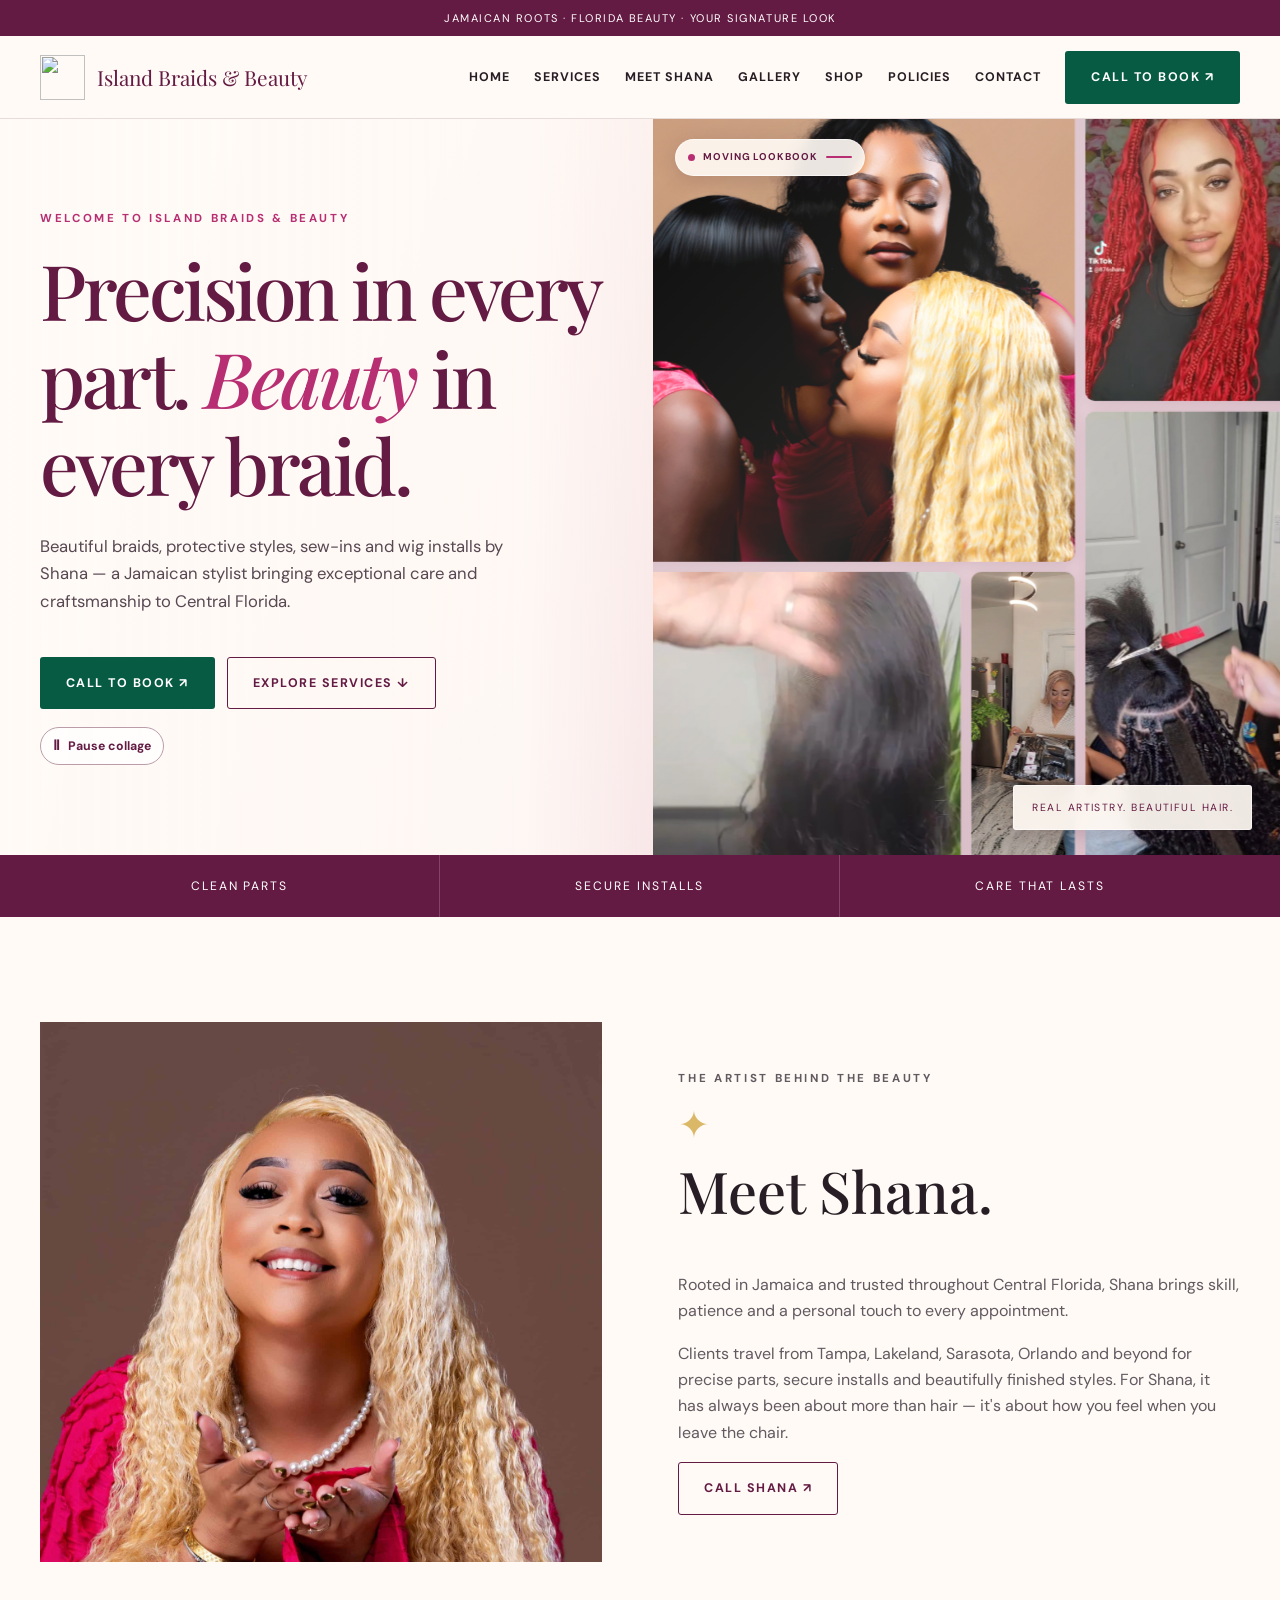
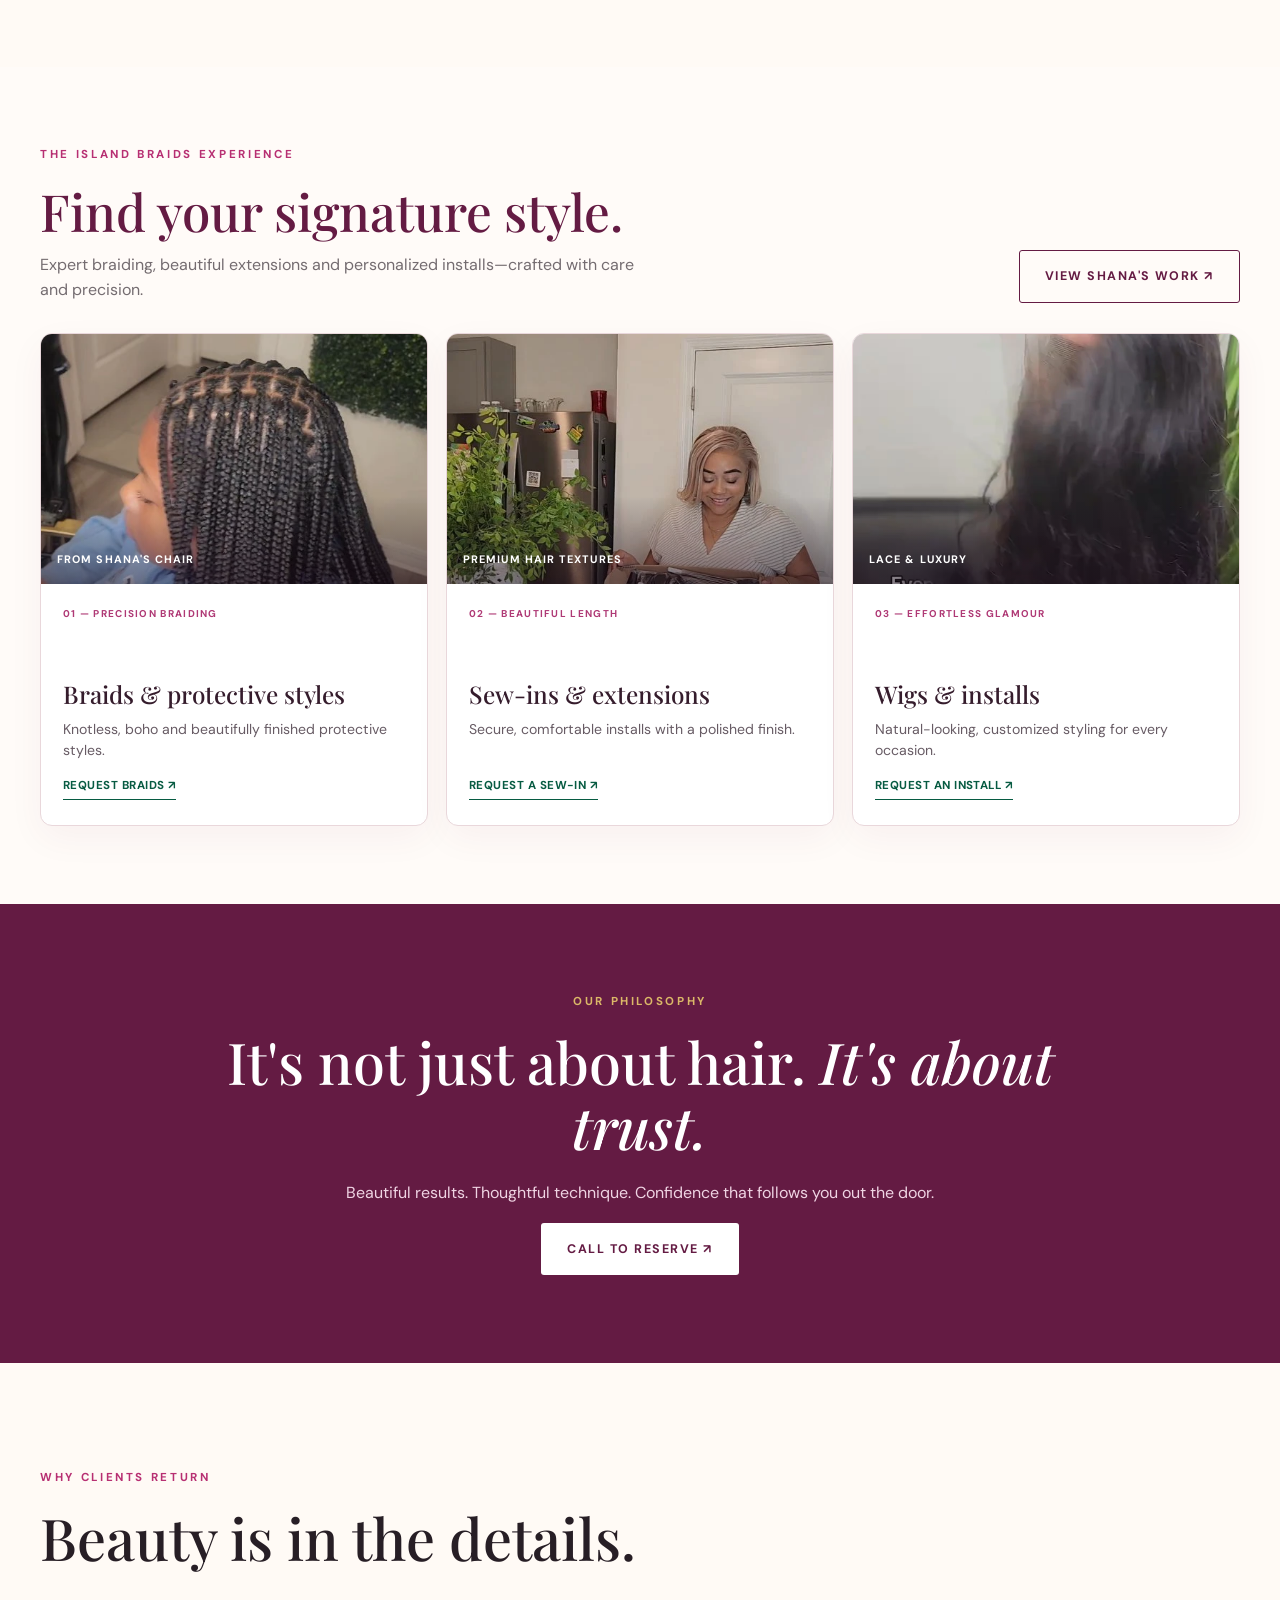
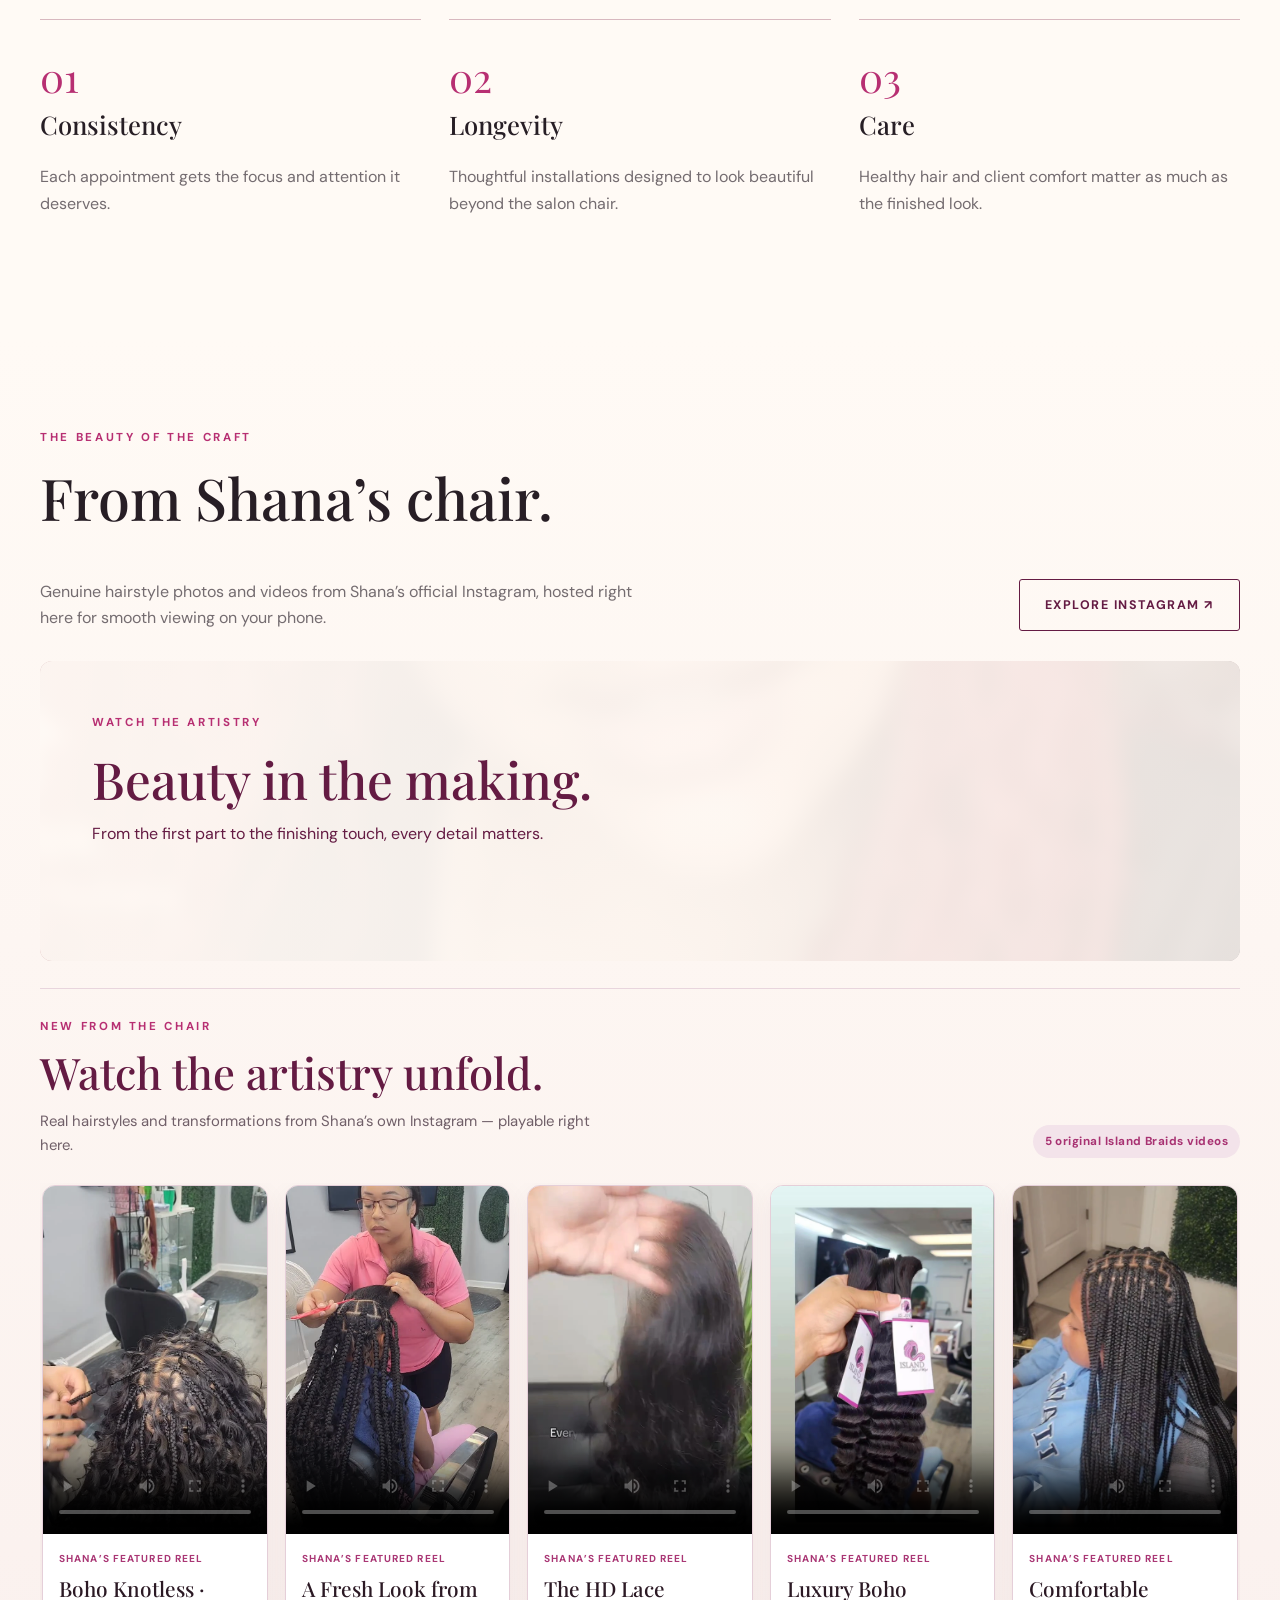
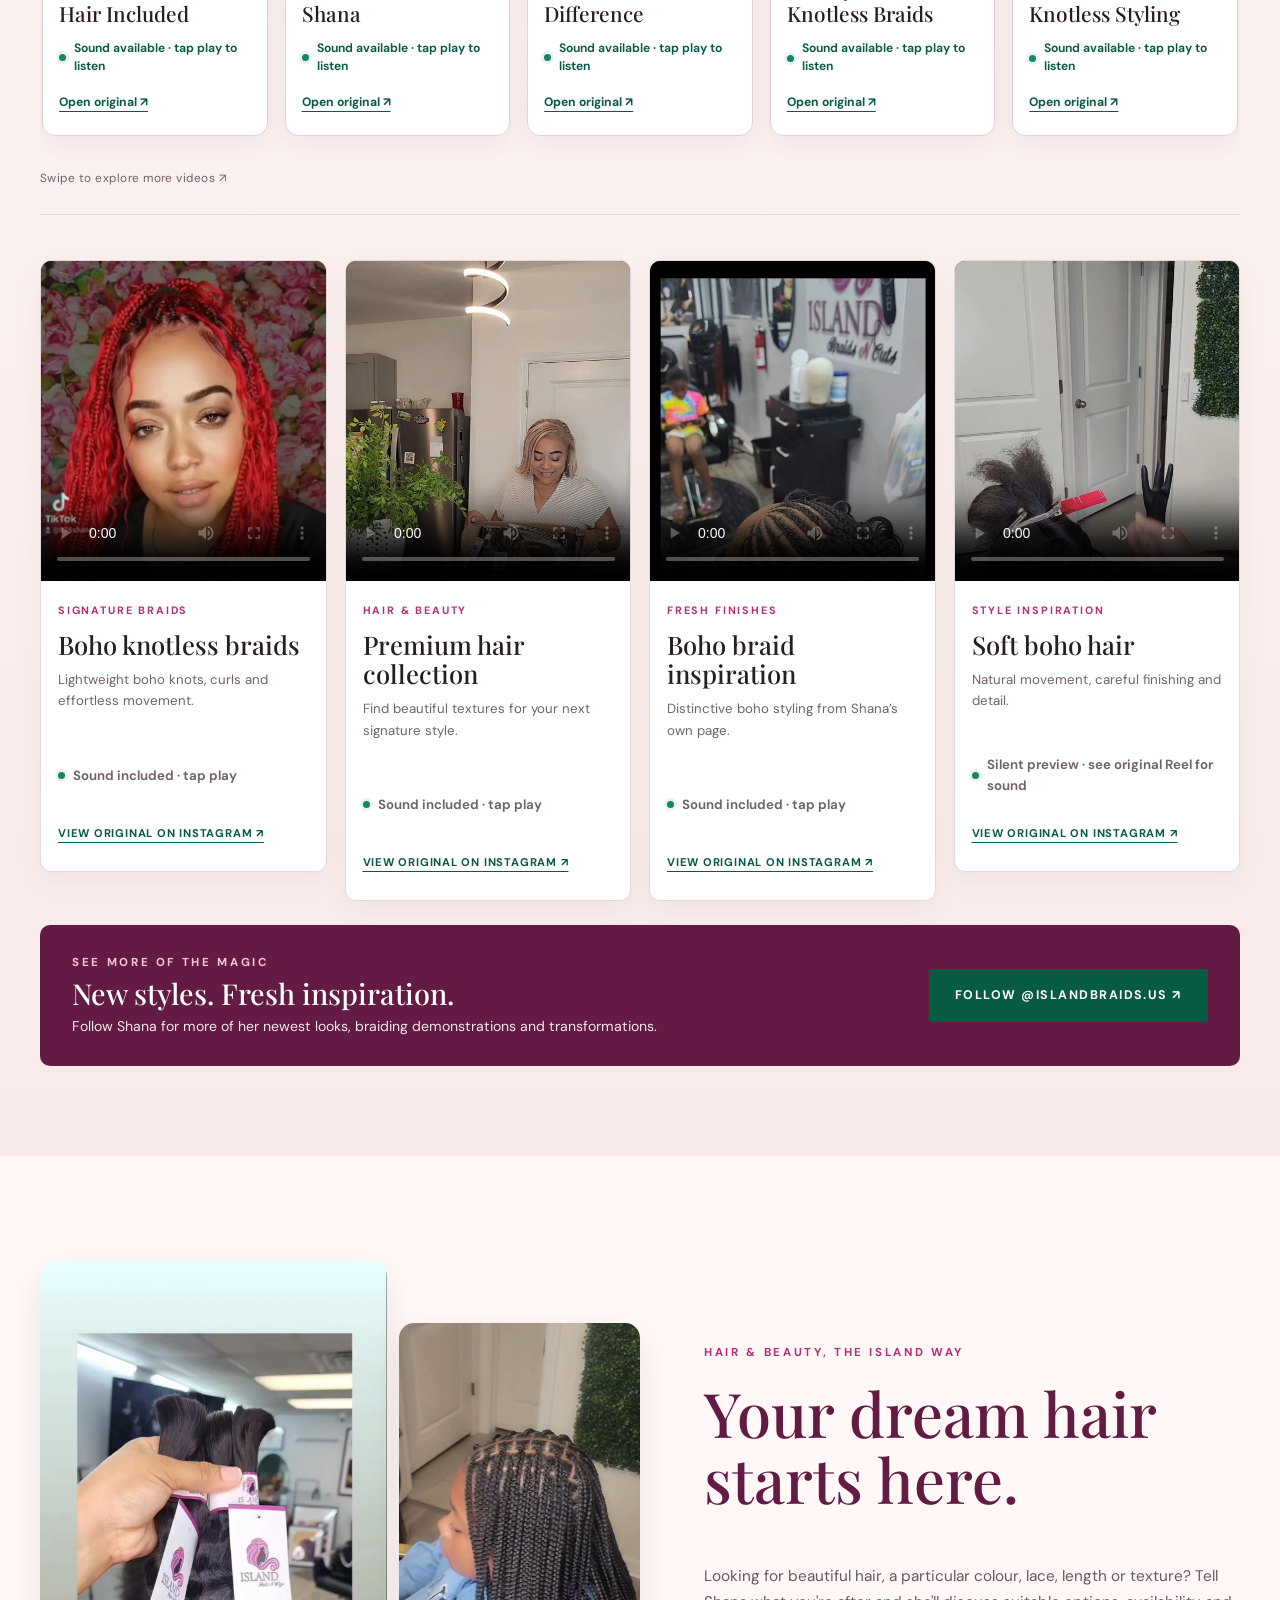
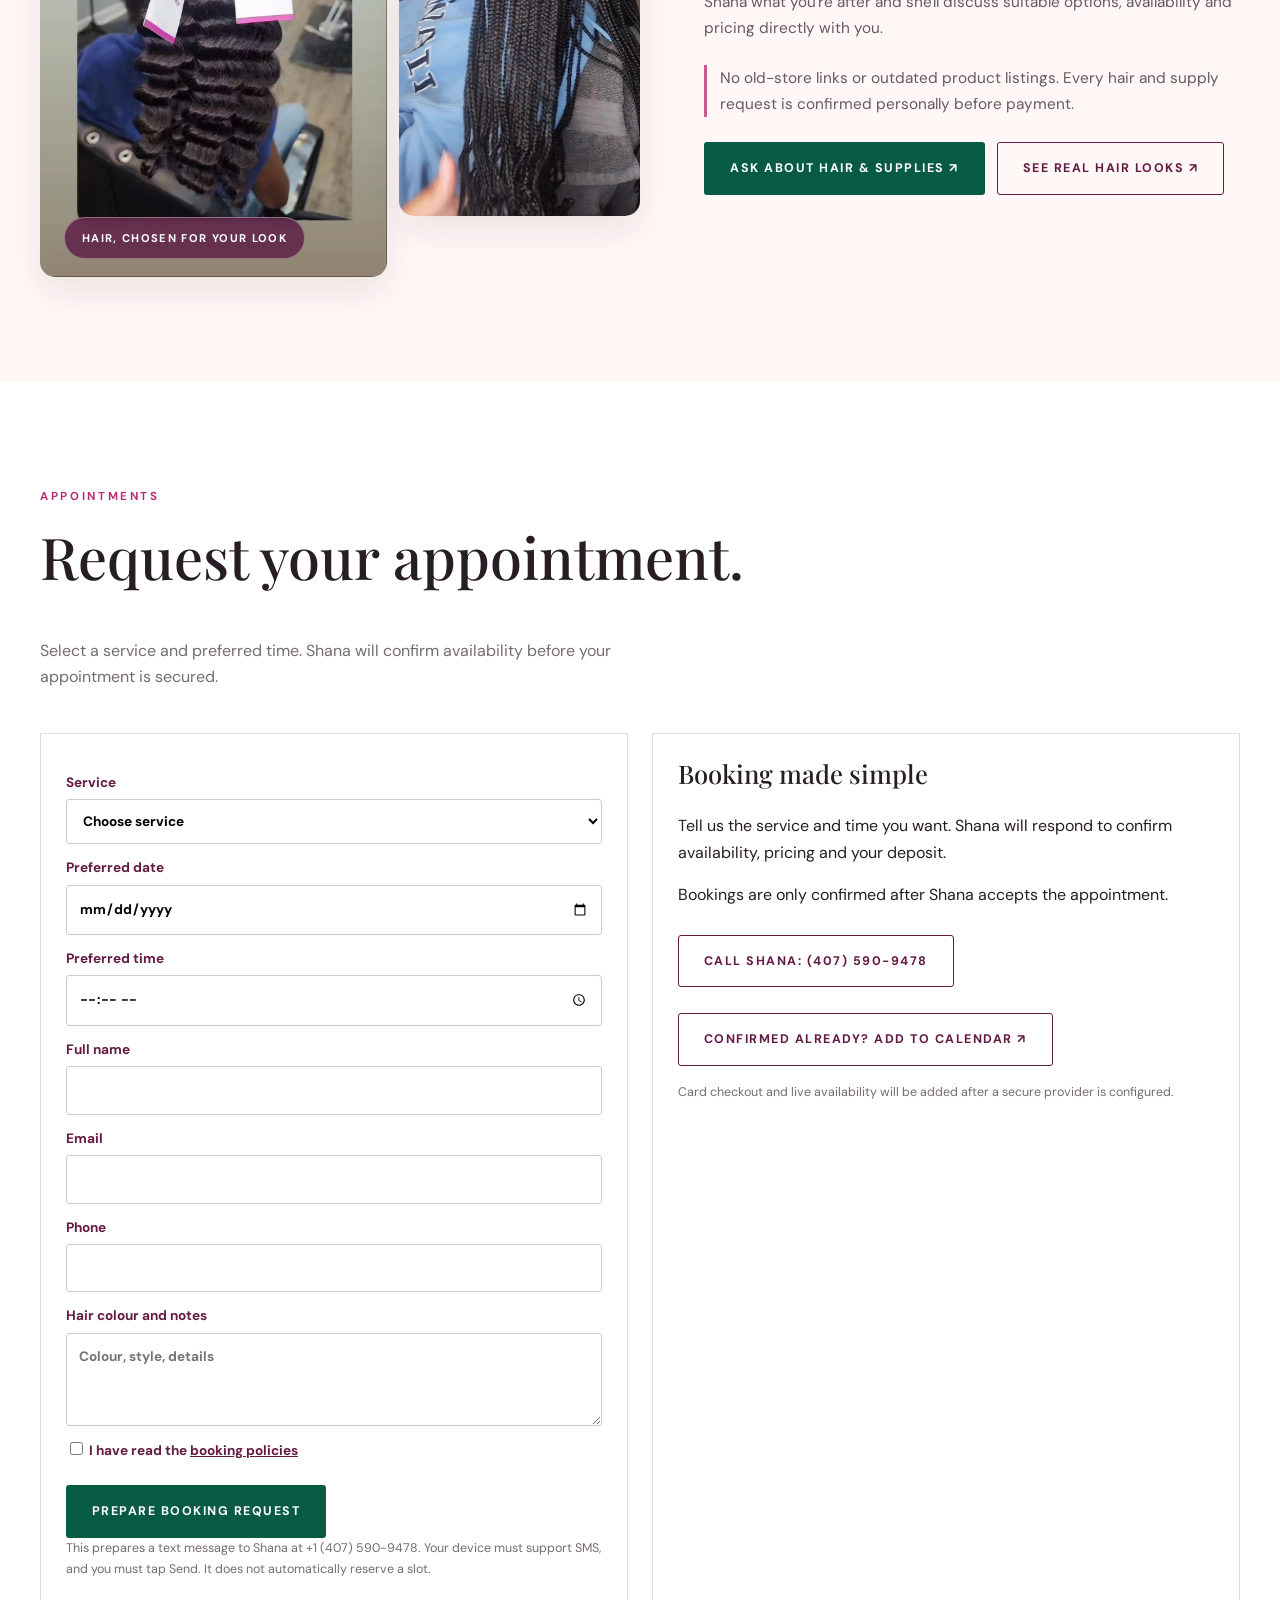
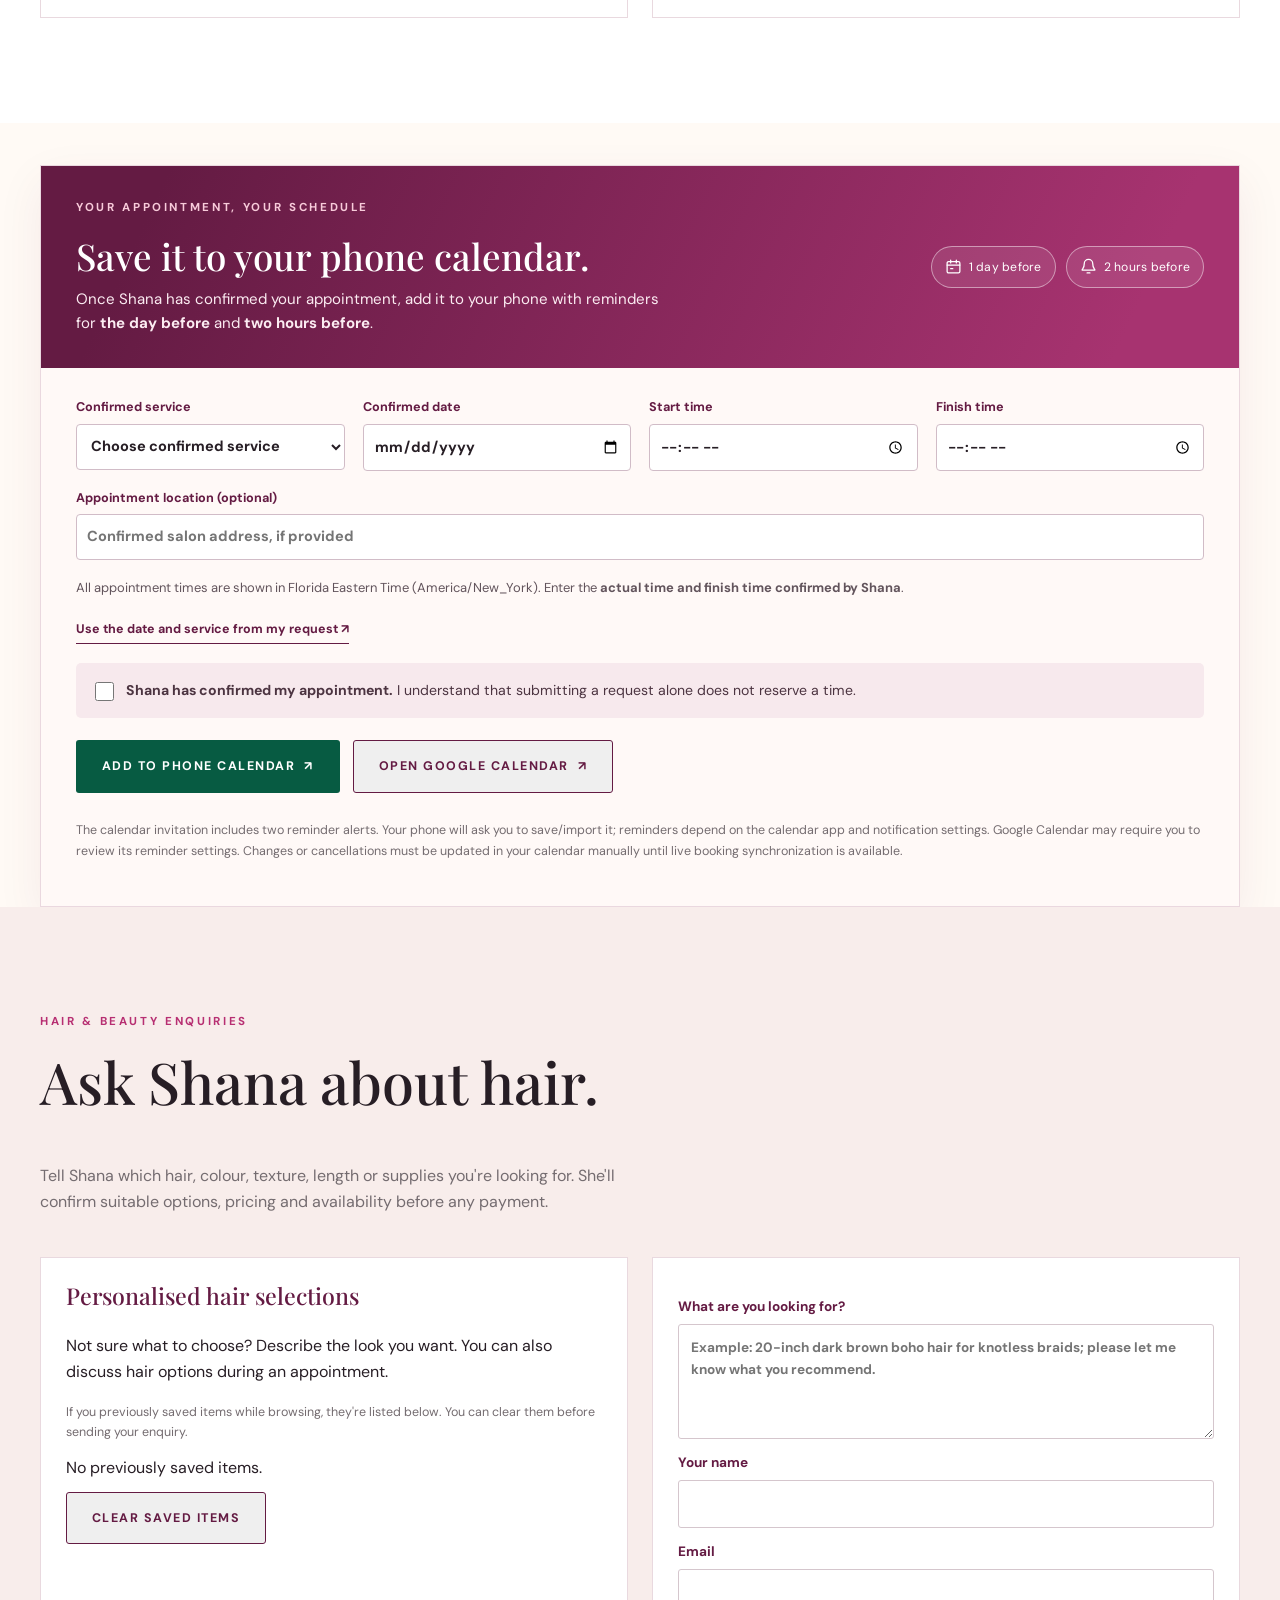
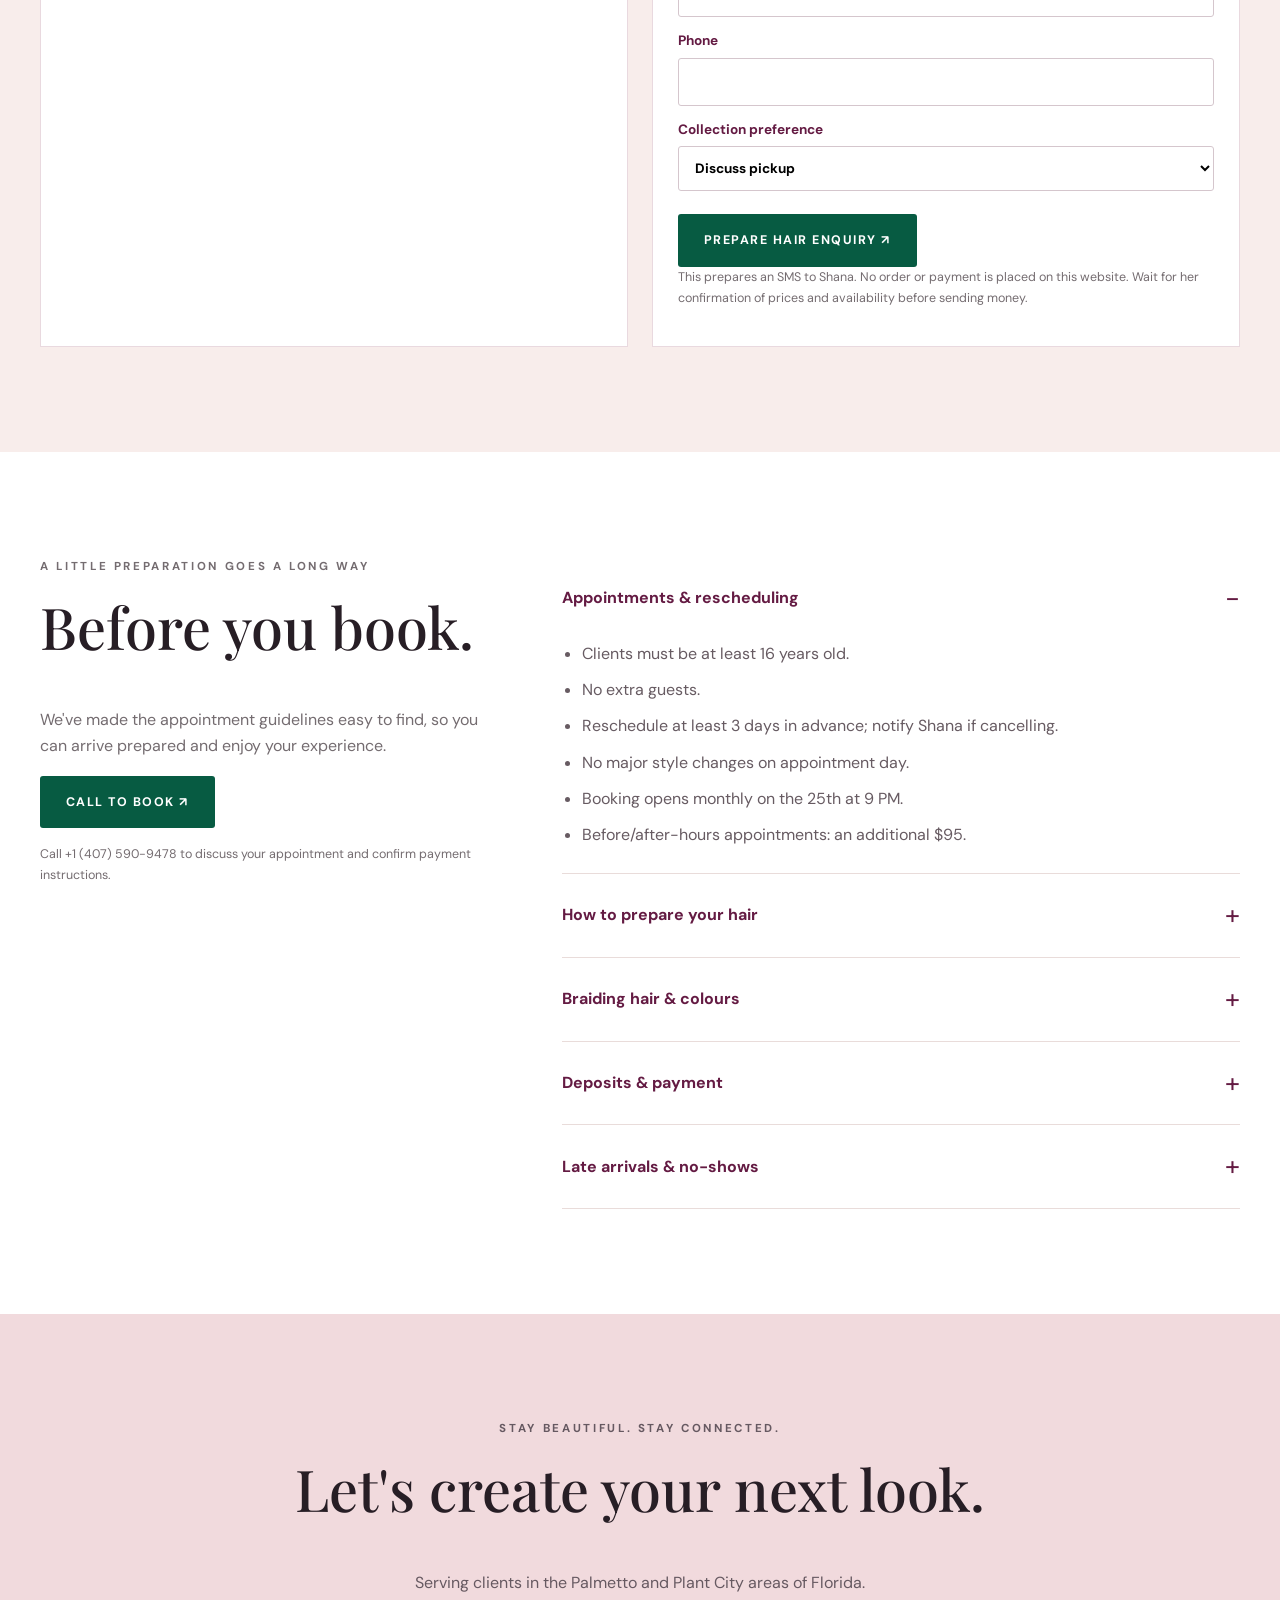
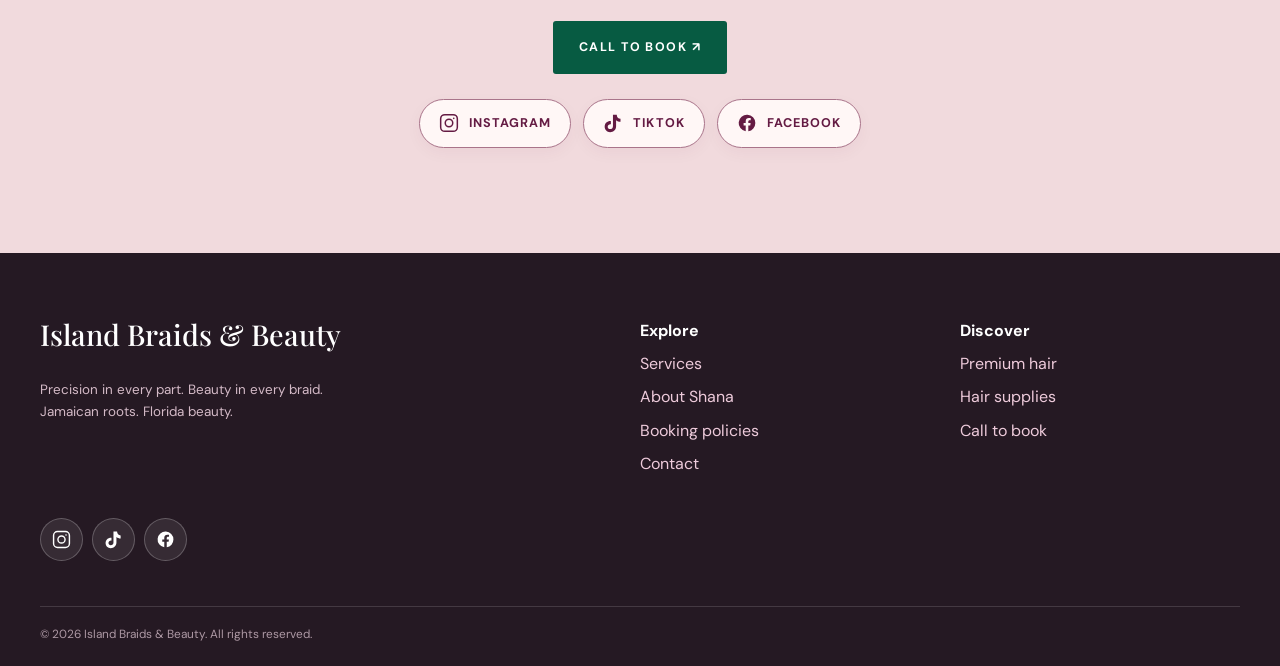
==== commit cb164ef0: "Polish animated salon controls and audio labels, refresh cached phone scripts" ====
--- a/index.html
+++ b/index.html
@@ -198,6 +198,39 @@
 .ib-hair-request .ib-panel h3{color:#641b43;font-size:1.45rem;margin-top:0}
 @media(max-width:800px){.ib-hair-edit-layout{grid-template-columns:1fr}.ib-hair-edit-visual{min-height:280px}.ib-hair-edit-visual img{min-height:290px;max-height:390px}.ib-hair-edit-visual img:nth-child(2){min-height:225px}.ib-hair-edit-copy h2{font-size:clamp(2.4rem,9vw,3.7rem)}}
 @media(max-width:520px){.ib-hair-edit-visual{min-height:245px;gap:8px}.ib-hair-edit-visual img{min-height:245px;max-height:300px}.ib-hair-edit-visual img:nth-child(2){min-height:200px}.ib-hair-edit-stamp{bottom:12px;left:10px;padding:9px 11px;font-size:.55rem}.ib-hair-edit-copy .actions .btn{flex:1 1 auto;text-align:center}}
+</style><style id="ib-sound-and-controls-2026">
+.ib-reel-audio-status,.ib-native-audio-note{
+  font-size:.76rem;color:#075b42;font-weight:650;margin:.1rem 0 .8rem;
+  display:flex;align-items:center;gap:8px;line-height:1.45;
+}
+.ib-reel-audio-status:before,.ib-native-audio-note:before{
+  content:"";width:7px;height:7px;flex:none;background:#16856a;
+  border-radius:50%;box-shadow:0 0 0 3px #16856a19;
+}
+.ib-reel-feature-frame video:focus-visible,.ib-native-video video:focus-visible{
+  outline:3px solid #bb3a7e;outline-offset:-3px
+}
+.ib-hair-request textarea,.ib-hair-request input,.ib-hair-request select{
+  font:inherit;
+}
+.ib-hair-request textarea:focus-visible,.ib-hair-request input:focus-visible,.ib-hair-request select:focus-visible{
+  outline:2px solid #b13e7e;outline-offset:2px
+}
+/* Subtle premium feedback on navigation, social links, and utility controls. */
+.ib-social-link,.menu-toggle,.ib-motion-toggle,.ib-add,#ib-clear{
+  transition:transform .24s ease,box-shadow .24s ease,background-color .24s ease;
+}
+.ib-social-link:hover,.menu-toggle:hover,.ib-motion-toggle:hover,#ib-clear:hover{
+  transform:translateY(-2px)
+}
+.ib-social-link:active,.menu-toggle:active,.ib-motion-toggle:active,#ib-clear:active{
+  transform:scale(.97)
+}
+@media(prefers-reduced-motion:reduce){
+  .ib-social-link,.menu-toggle,.ib-motion-toggle,.ib-add,#ib-clear{
+    transition:none!important;animation:none!important
+  }
+}
 </style></head><body>
 <a class="skip" href="#main">Skip to content</a>
 <div class="topbar">Jamaican roots · Florida beauty · Your signature look</div>
@@ -409,4 +442,4 @@
 function ibEmail(subject,body){const message=[subject,...body].join('\n');location.href='sms:+14075909478?body='+encodeURIComponent(message)}
 document.getElementById('ib-booking').addEventListener('submit',e=>{e.preventDefault();const d=new FormData(e.currentTarget);ibEmail('Island Braids appointment request',['Please confirm my appointment request','Service: '+d.get('service'),'Date: '+d.get('date'),'Time: '+d.get('time'),'Name: '+d.get('name'),'Email: '+d.get('email'),'Phone: '+d.get('phone'),'Notes: '+d.get('notes'),'Policies accepted: Yes'])});
 document.getElementById('ib-order').addEventListener('submit',e=>{e.preventDefault();const d=new FormData(e.currentTarget);const request=String(d.get('request')||'').trim();if(!request){alert('Please describe the hair or supplies you are looking for.');return;}ibEmail('Island Braids hair and supplies enquiry',['Please advise on the following hair or supplies: '+request,'Previously saved items (if any): '+(ibBag.length?ibBag.join('; '):'None'),'Name: '+d.get('name'),'Email: '+d.get('email'),'Phone: '+d.get('phone'),'Preferred fulfilment: '+d.get('delivery'),'Please confirm suitable options, stock and price before any payment.'])});ibRender();
-</script><script src="./assets/js/calendar.js" defer></script><script src="./assets/js/gallery.js" defer></script><script>document.querySelectorAll('[data-book-service]').forEach(link=>link.addEventListener('click',()=>{const s=document.querySelector('#ib-booking select[name="service"]');if(s){s.value=link.getAttribute('data-book-service');s.dispatchEvent(new Event('change',{bubbles:true}))}}));</script><script src="./assets/js/hero-motion.js?v=20261008-3" defer></script><script src="./assets/js/featured-reels.js?v=20261008-audio" defer></script></body></html>+</script><script src="./assets/js/calendar.js" defer></script><script src="./assets/js/gallery.js?v=20261008-sound" defer></script><script>document.querySelectorAll('[data-book-service]').forEach(link=>link.addEventListener('click',()=>{const s=document.querySelector('#ib-booking select[name="service"]');if(s){s.value=link.getAttribute('data-book-service');s.dispatchEvent(new Event('change',{bubbles:true}))}}));</script><script src="./assets/js/hero-motion.js?v=20261008-reels" defer></script><script src="./assets/js/featured-reels.js?v=20261008-sound-v2" defer></script></body></html>
